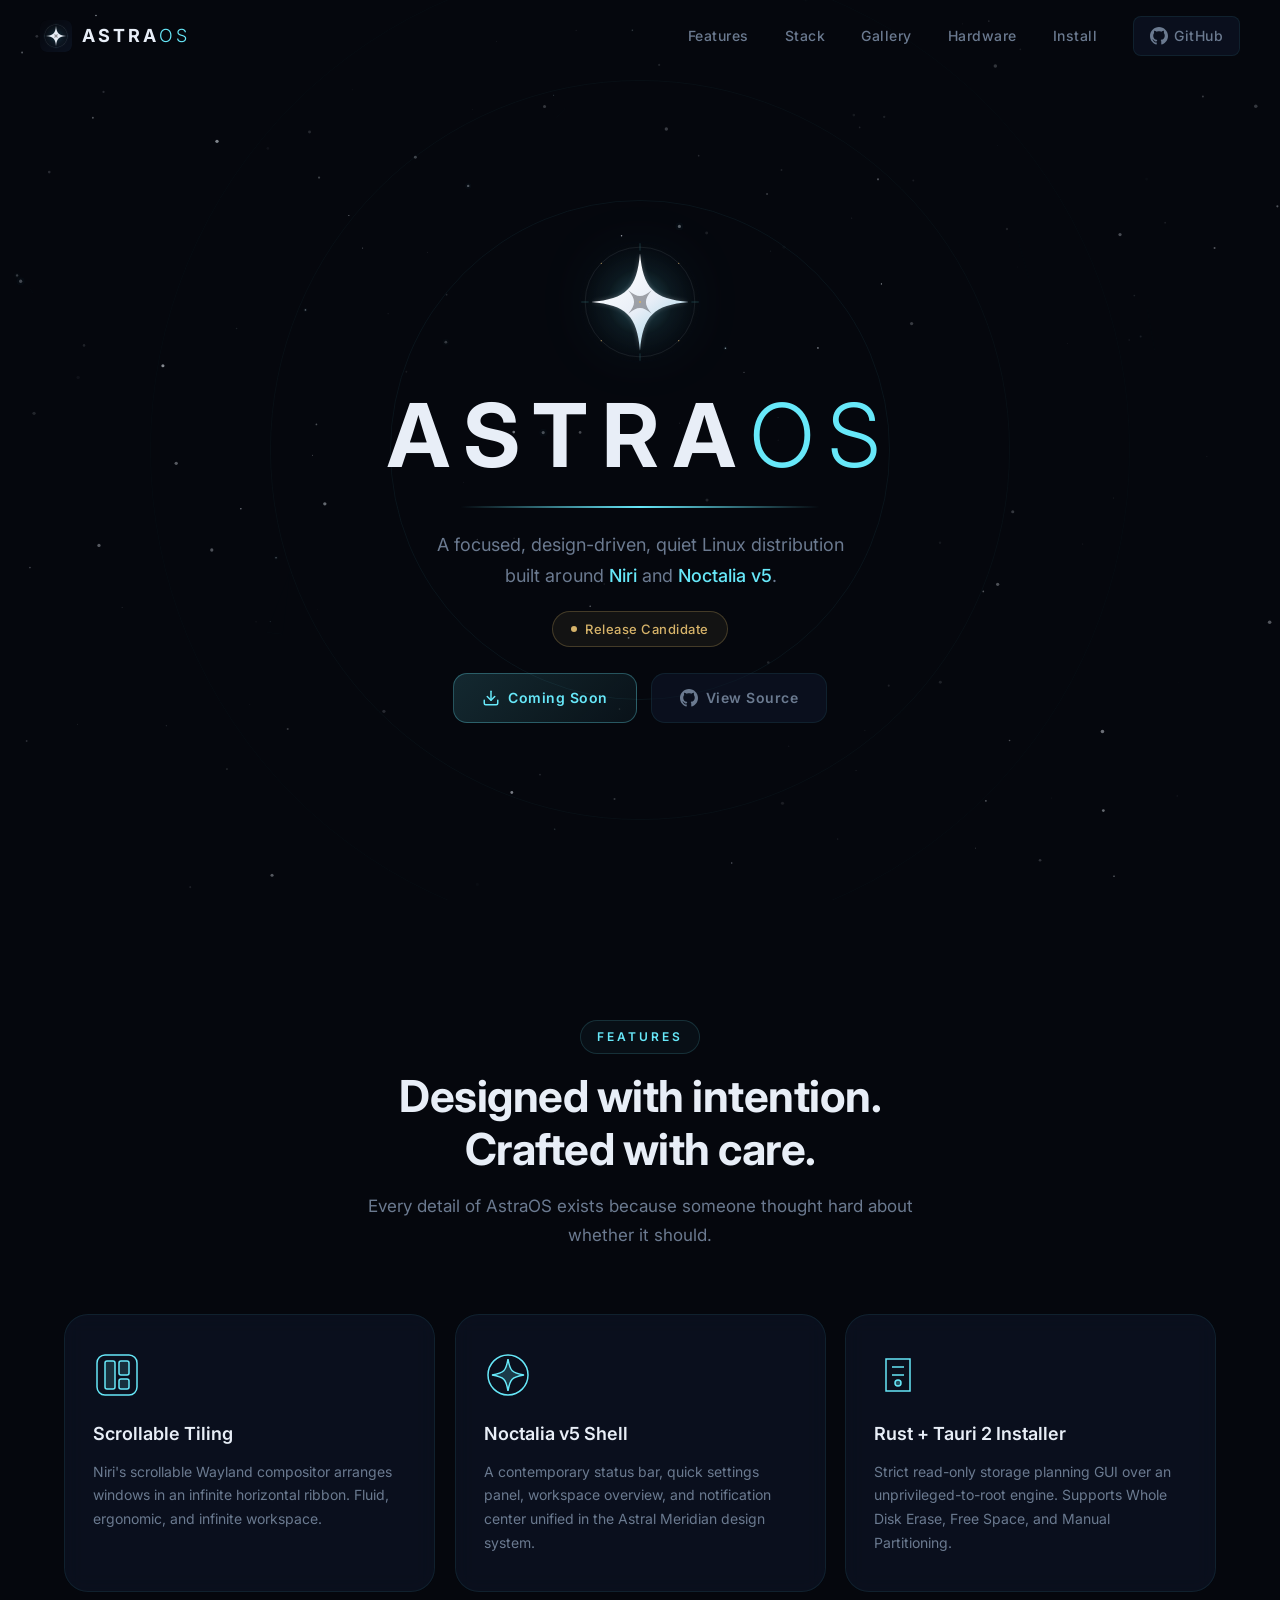
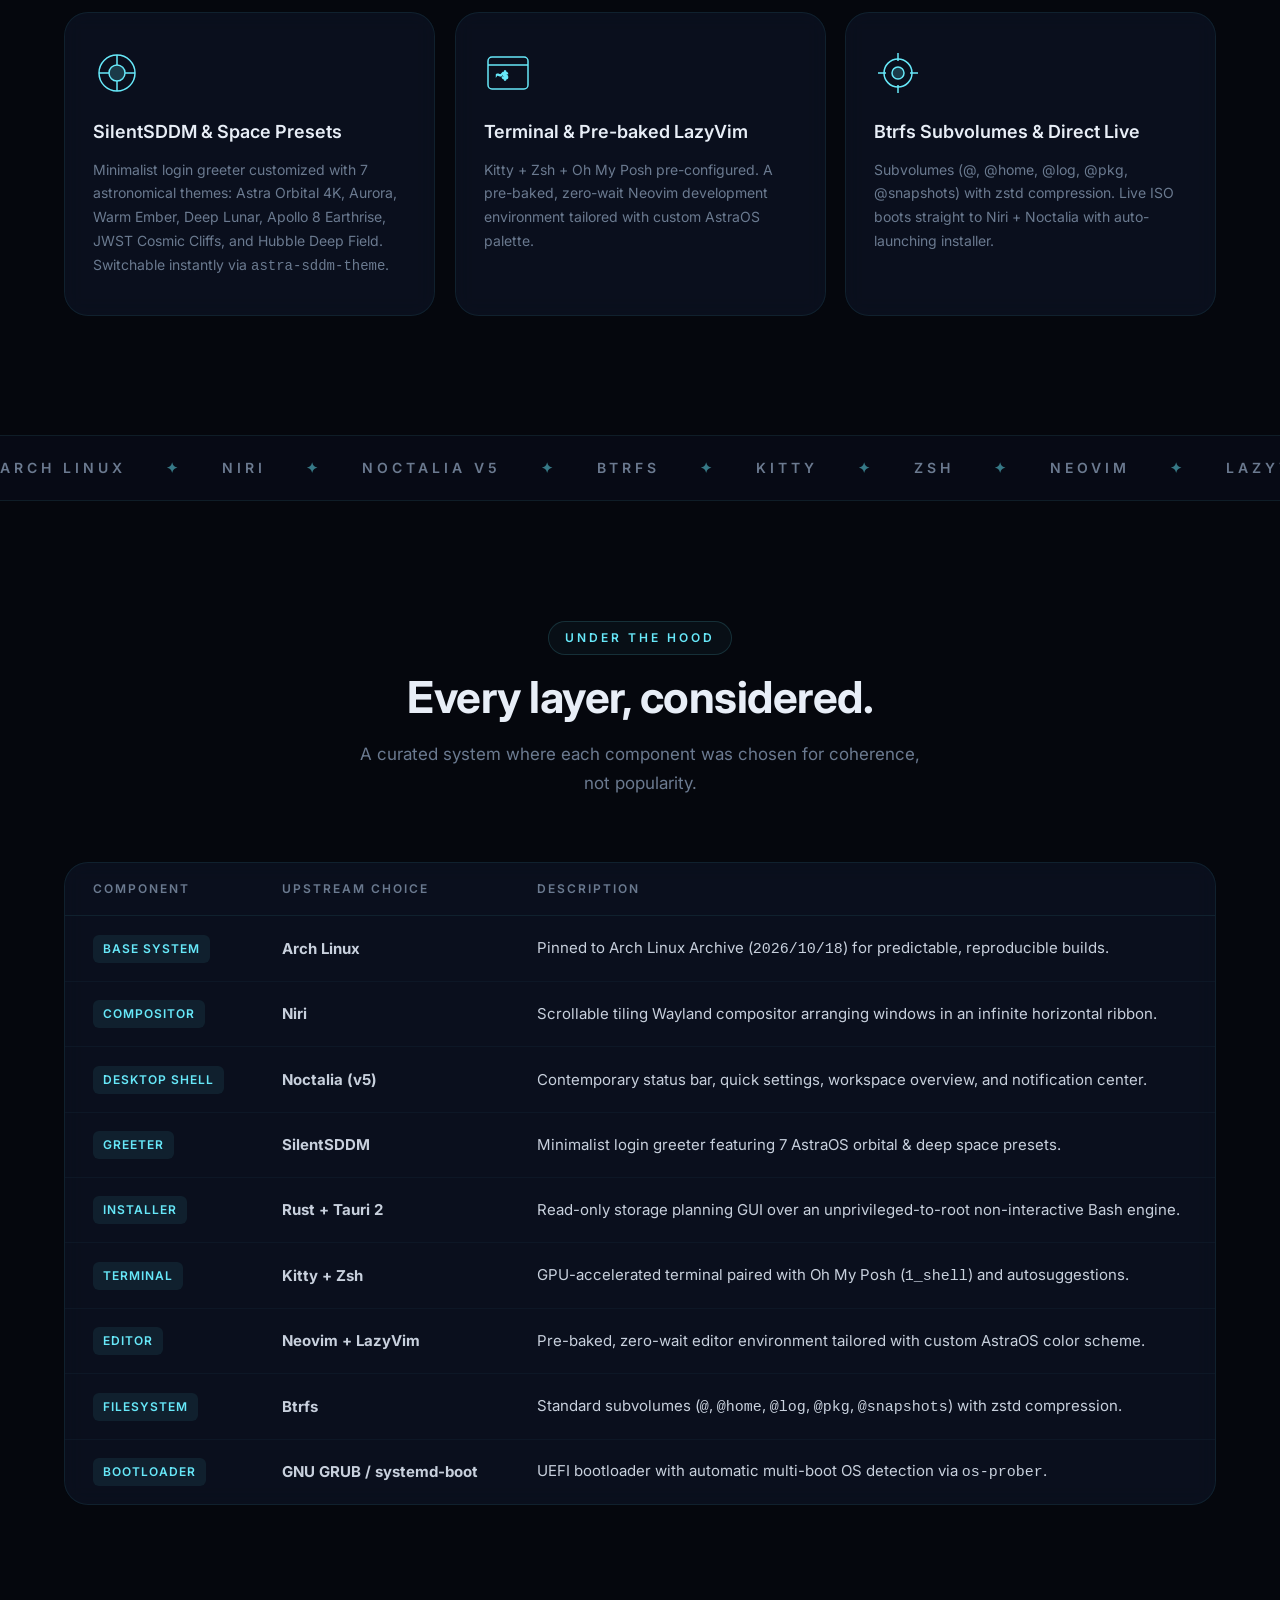
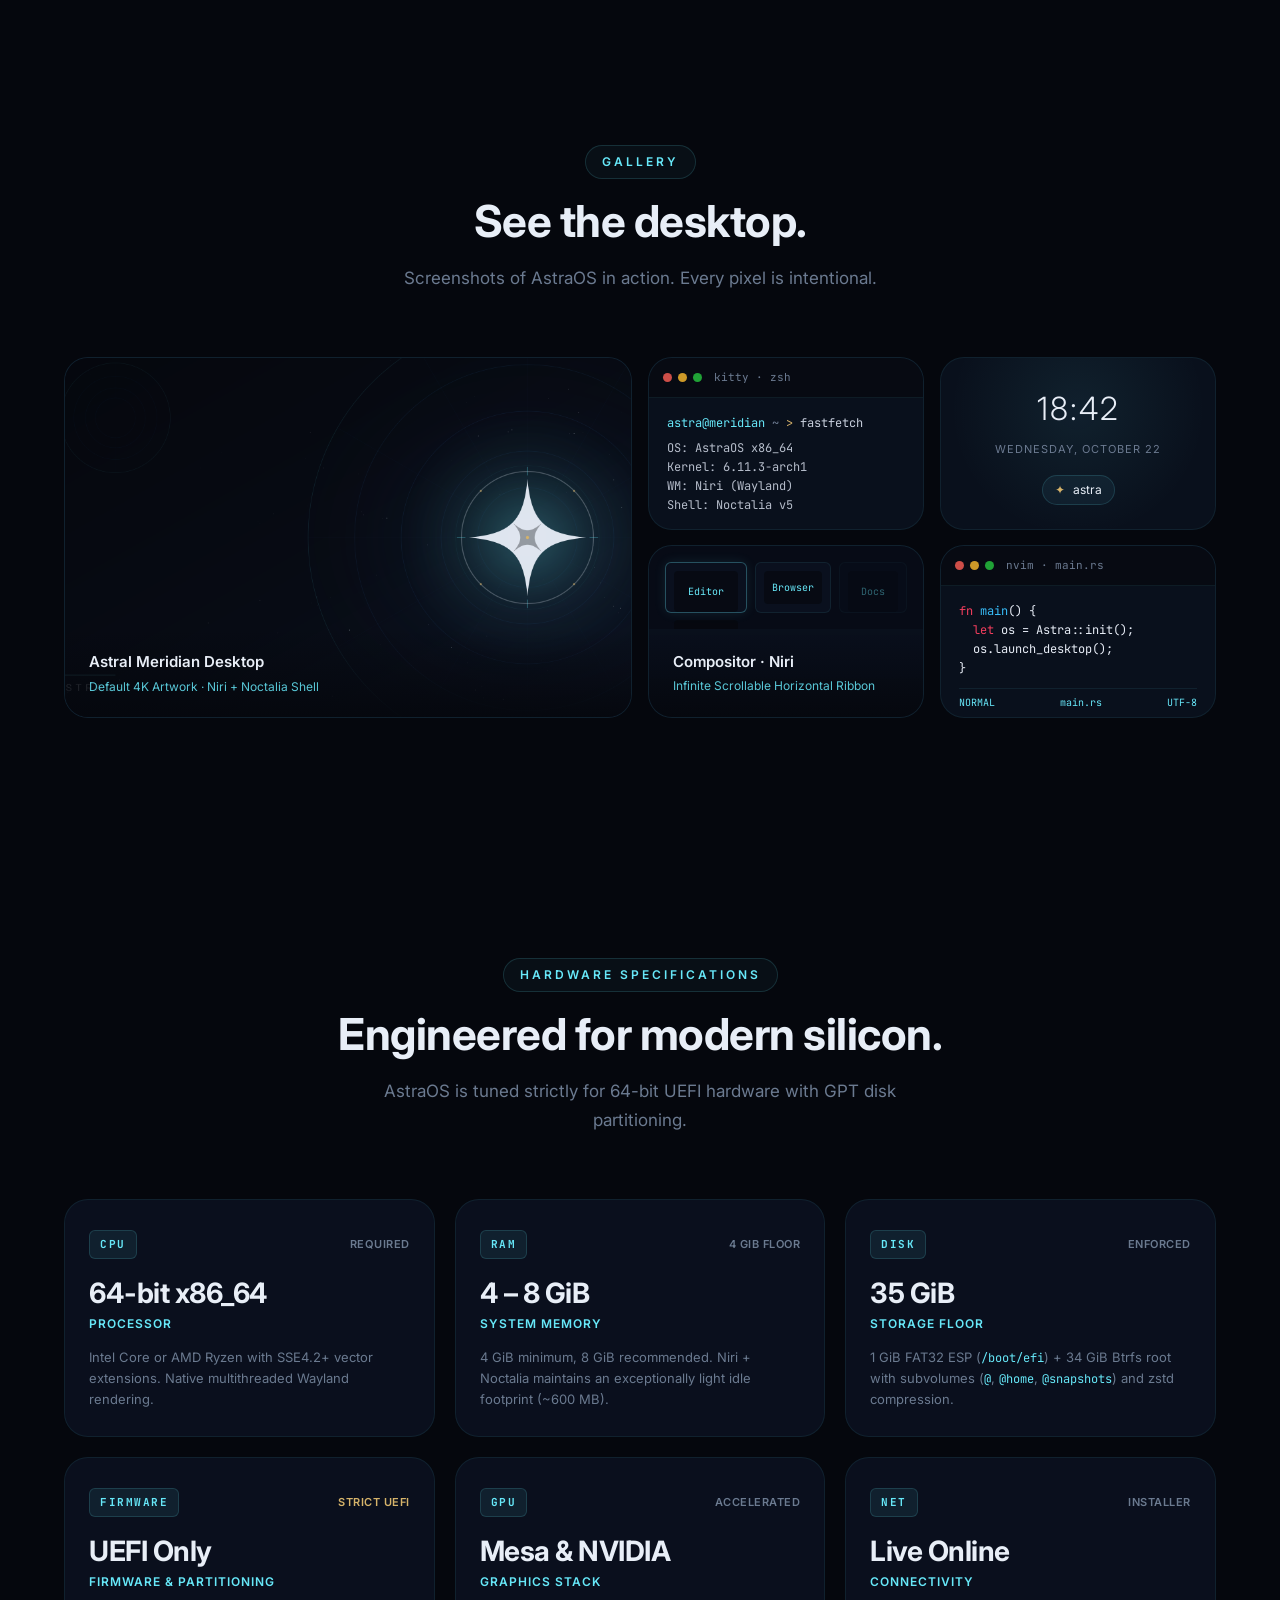
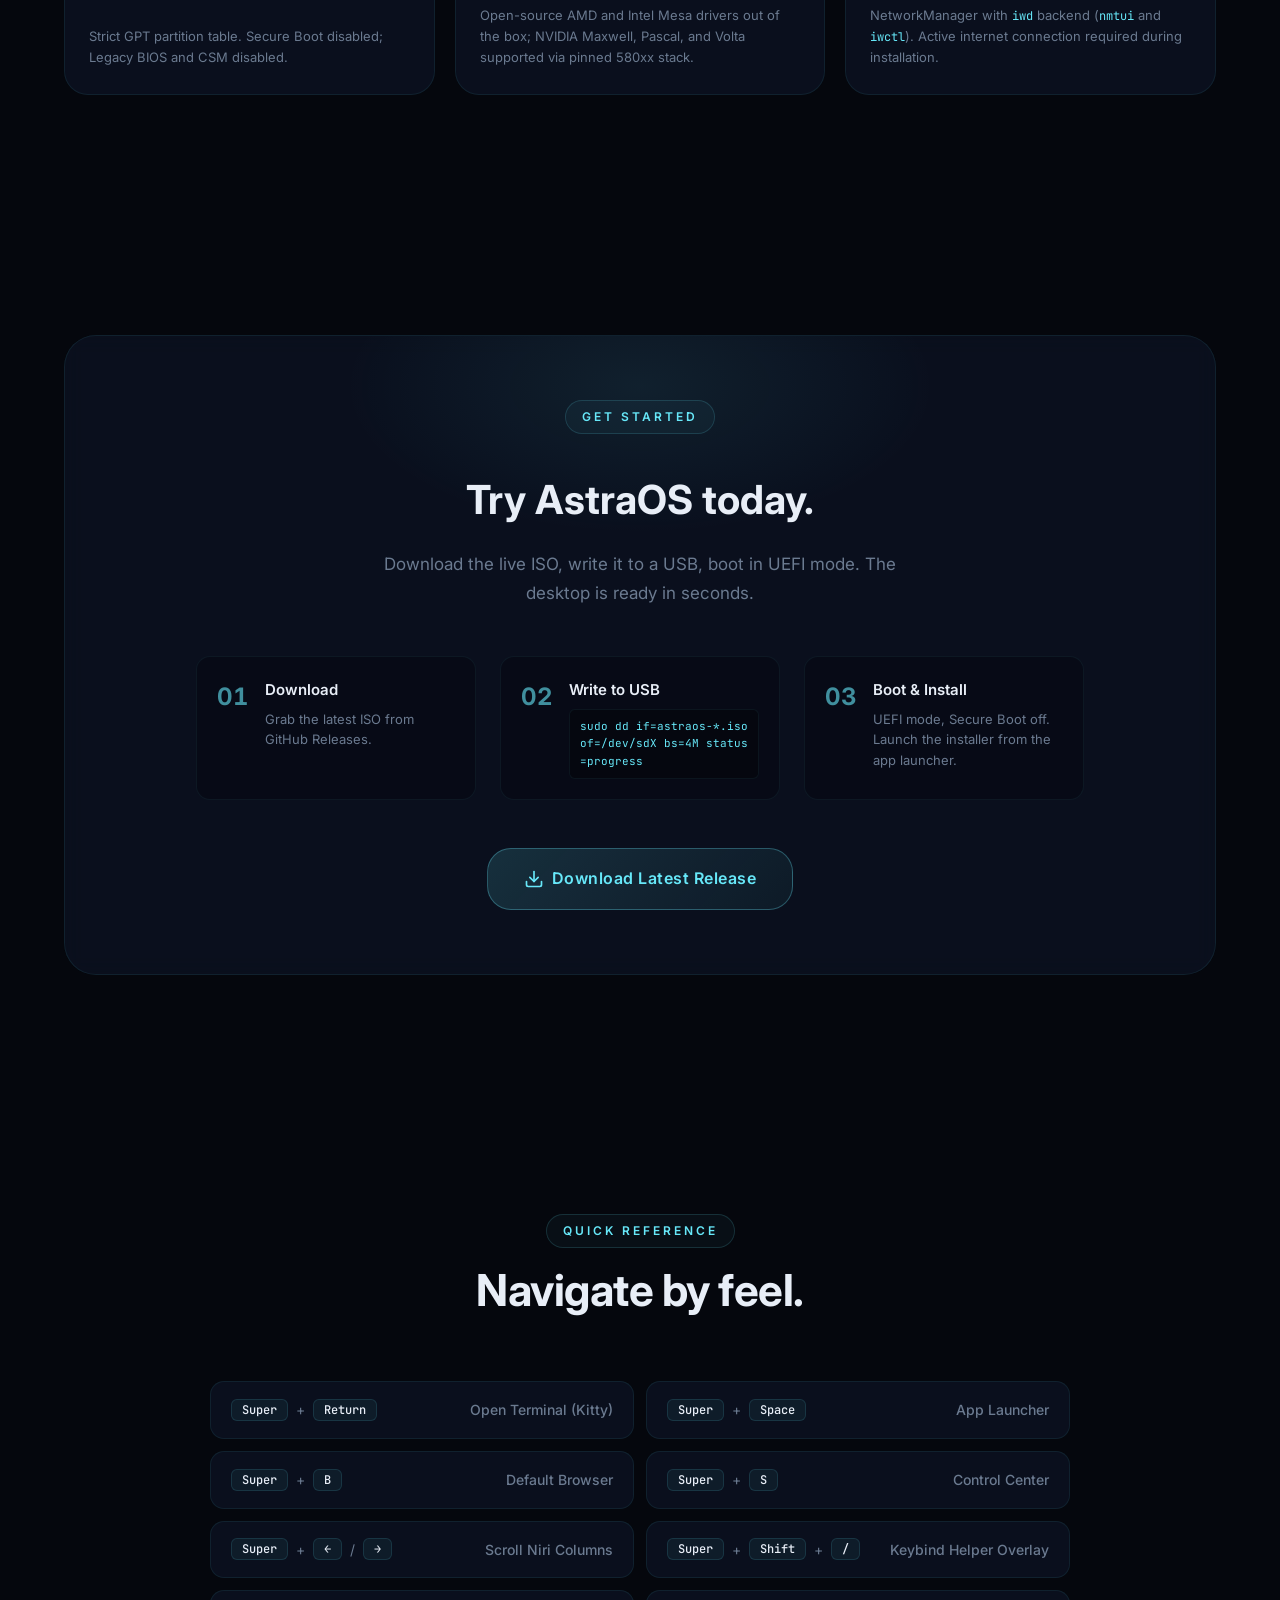
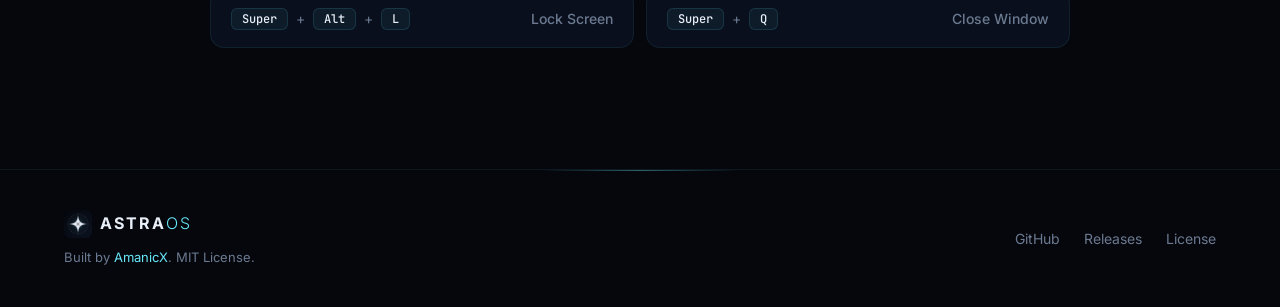
==== index.html @ 1c818525 "feat(website): add Astral Meridian responsive landing page and update README" ====
<!DOCTYPE html>
<html lang="en">
<head>
  <meta charset="UTF-8">
  <meta name="viewport" content="width=device-width, initial-scale=1.0">
  <title>AstraOS — A focused, design-driven Linux</title>
  <meta name="description" content="AstraOS is a curated Arch-based Linux distribution built around Niri and Noctalia v5. A coherent, quiet desktop without assembling it yourself.">
  <meta name="theme-color" content="#05070D">

  <!-- Open Graph -->
  <meta property="og:title" content="AstraOS — A focused, design-driven Linux">
  <meta property="og:description" content="A curated Arch-based distribution built around Niri and Noctalia v5.">
  <meta property="og:type" content="website">
  <meta property="og:image" content="packages/astra-branding/files/usr/share/icons/hicolor/512x512/apps/astraos-logo.png">

  <!-- Fonts -->
  <link rel="preconnect" href="https://fonts.googleapis.com">
  <link rel="preconnect" href="https://fonts.gstatic.com" crossorigin>
  <link href="https://fonts.googleapis.com/css2?family=Inter:wght@300;400;500;600;700&family=JetBrains+Mono:wght@400;500&display=swap" rel="stylesheet">

  <!-- Favicon -->
  <link rel="icon" type="image/png" sizes="64x64" href="packages/astra-branding/files/usr/share/icons/hicolor/64x64/apps/astraos-logo.png">
  <link rel="icon" type="image/png" sizes="256x256" href="packages/astra-branding/files/usr/share/icons/hicolor/256x256/apps/astraos-logo.png">

  <link rel="stylesheet" href="site-assets/style.css">
</head>
<body>
  <!-- ═══════════════════════════════════════════════ -->
  <!--  CURSOR GLOW                                    -->
  <!-- ═══════════════════════════════════════════════ -->
  <div class="cursor-glow" id="cursorGlow"></div>

  <!-- ═══════════════════════════════════════════════ -->
  <!--  STAR FIELD CANVAS                              -->
  <!-- ═══════════════════════════════════════════════ -->
  <canvas id="starfield"></canvas>

  <!-- ═══════════════════════════════════════════════ -->
  <!--  NAVIGATION                                     -->
  <!-- ═══════════════════════════════════════════════ -->
  <nav class="nav" id="nav">
    <div class="nav__inner">
      <a href="#" class="nav__logo" aria-label="AstraOS Home">
        <img src="packages/astra-branding/files/usr/share/icons/hicolor/64x64/apps/astraos-logo.png" alt="AstraOS" width="32" height="32">
        <span class="nav__wordmark">ASTRA<span class="nav__os">OS</span></span>
      </a>
      <div class="nav__links">
        <a href="#features" class="nav__link">Features</a>
        <a href="#stack" class="nav__link">Stack</a>
        <a href="#gallery" class="nav__link">Gallery</a>
        <a href="#requirements" class="nav__link">Hardware</a>
        <a href="#install" class="nav__link">Install</a>
        <a href="https://github.com/AmanicX/astra-os" class="nav__link nav__link--github" target="_blank" rel="noopener">
          <svg width="18" height="18" viewBox="0 0 24 24" fill="currentColor"><path d="M12 0c-6.626 0-12 5.373-12 12 0 5.302 3.438 9.8 8.207 11.387.599.111.793-.261.793-.577v-2.234c-3.338.726-4.033-1.416-4.033-1.416-.546-1.387-1.333-1.756-1.333-1.756-1.089-.745.083-.729.083-.729 1.205.084 1.839 1.237 1.839 1.237 1.07 1.834 2.807 1.304 3.492.997.107-.775.418-1.305.762-1.604-2.665-.305-5.467-1.334-5.467-5.931 0-1.311.469-2.381 1.236-3.221-.124-.303-.535-1.524.117-3.176 0 0 1.008-.322 3.301 1.23.957-.266 1.983-.399 3.003-.404 1.02.005 2.047.138 3.006.404 2.291-1.552 3.297-1.23 3.297-1.23.653 1.653.242 2.874.118 3.176.77.84 1.235 1.911 1.235 3.221 0 4.609-2.807 5.624-5.479 5.921.43.372.823 1.102.823 2.222v3.293c0 .319.192.694.801.576 4.765-1.589 8.199-6.086 8.199-11.386 0-6.627-5.373-12-12-12z"/></svg>
          GitHub
        </a>
      </div>
      <button class="nav__burger" id="navBurger" aria-label="Toggle menu">
        <span></span><span></span><span></span>
      </button>
    </div>
  </nav>

  <!-- Mobile menu -->
  <div class="mobile-menu" id="mobileMenu">
    <a href="#features" class="mobile-menu__link">Features</a>
    <a href="#stack" class="mobile-menu__link">Stack</a>
    <a href="#gallery" class="mobile-menu__link">Gallery</a>
    <a href="#requirements" class="mobile-menu__link">Hardware</a>
    <a href="#install" class="mobile-menu__link">Install</a>
    <a href="https://github.com/AmanicX/astra-os" class="mobile-menu__link" target="_blank" rel="noopener">GitHub</a>
  </div>

  <!-- ═══════════════════════════════════════════════ -->
  <!--  HERO                                           -->
  <!-- ═══════════════════════════════════════════════ -->
  <section class="hero" id="hero">
    <div class="hero__bg-rings">
      <div class="hero__ring hero__ring--1"></div>
      <div class="hero__ring hero__ring--2"></div>
      <div class="hero__ring hero__ring--3"></div>
    </div>

    <div class="hero__content">
      <!-- Animated star mark -->
      <div class="hero__mark" id="heroMark">
        <svg viewBox="0 0 1024 1024" width="140" height="140" class="hero__star-svg">
          <defs>
            <linearGradient id="hero-star-grad" x1="0.2" y1="0.1" x2="0.8" y2="0.9">
              <stop offset="0" stop-color="#FFFFFF"/>
              <stop offset="0.55" stop-color="#E8EEF7"/>
              <stop offset="1" stop-color="#A9D7E8"/>
            </linearGradient>
            <radialGradient id="hero-glow" cx="0.5" cy="0.5" r="0.5">
              <stop offset="0" stop-color="#67E8F9" stop-opacity="0.25"/>
              <stop offset="0.55" stop-color="#67E8F9" stop-opacity="0.05"/>
              <stop offset="1" stop-color="#67E8F9" stop-opacity="0"/>
            </radialGradient>
          </defs>
          <circle cx="512" cy="512" r="470" fill="url(#hero-glow)" class="hero__glow-circle"/>
          <circle cx="512" cy="512" r="432" fill="none" stroke="#E8EEF7" stroke-opacity="0.22" stroke-width="3" class="hero__orbit-ring"/>
          <circle cx="512" cy="512" r="470" fill="none" stroke="#67E8F9" stroke-opacity="0.08" stroke-width="1.5" class="hero__outer-ring"/>
          <g stroke="#67E8F9" stroke-opacity="0.50" stroke-width="3" stroke-linecap="round" class="hero__ticks">
            <line x1="512" y1="52" x2="512" y2="104"/>
            <line x1="512" y1="920" x2="512" y2="972"/>
            <line x1="52" y1="512" x2="104" y2="512"/>
            <line x1="920" y1="512" x2="972" y2="512"/>
          </g>
          <g fill="#D6B36A" fill-opacity="0.80" class="hero__corner-stars">
            <circle cx="817" cy="817" r="5"/>
            <circle cx="207" cy="817" r="5"/>
            <circle cx="207" cy="207" r="5"/>
            <circle cx="817" cy="207" r="5"/>
          </g>
          <path d="M512 128 C536 404 620 488 896 512 C620 536 536 620 512 896 C488 620 404 536 128 512 C404 488 488 404 512 128 Z" fill="url(#hero-star-grad)" class="hero__star-path"/>
          <g transform="translate(512 512) rotate(45) scale(0.34) translate(-512 -512)">
            <path d="M512 128 C536 404 620 488 896 512 C620 536 536 620 512 896 C488 620 404 536 128 512 C404 488 488 404 512 128 Z" fill="#05070D" fill-opacity="0.34"/>
          </g>
          <circle cx="512" cy="512" r="8" fill="#D6B36A" class="hero__center-dot"/>
        </svg>
      </div>

      <h1 class="hero__title" data-animate="split-text">
        <span class="hero__title-main">ASTRA<span class="hero__title-accent">OS</span></span>
      </h1>

      <div class="hero__line" data-animate="line-expand"></div>

      <p class="hero__subtitle" data-animate="fade-up" data-delay="200">
        A focused, design-driven, quiet Linux distribution<br>
        built around <strong>Niri</strong> and <strong>Noctalia v5</strong>.
      </p>

      <div class="hero__badge" data-animate="fade-up" data-delay="300">
        <span class="hero__badge-dot"></span>
        Release Candidate
      </div>

      <div class="hero__actions" data-animate="fade-up" data-delay="400">
        <a href="https://github.com/AmanicX/astra-os/releases" class="btn btn--primary" target="_blank" rel="noopener">
          <span class="btn__glow"></span>
          <svg width="18" height="18" viewBox="0 0 24 24" fill="none" stroke="currentColor" stroke-width="2" stroke-linecap="round" stroke-linejoin="round"><path d="M21 15v4a2 2 0 0 1-2 2H5a2 2 0 0 1-2-2v-4"/><polyline points="7 10 12 15 17 10"/><line x1="12" y1="15" x2="12" y2="3"/></svg>
          Coming Soon
        </a>
        <a href="https://github.com/AmanicX/astra-os" class="btn btn--ghost" target="_blank" rel="noopener">
          <svg width="18" height="18" viewBox="0 0 24 24" fill="currentColor"><path d="M12 0c-6.626 0-12 5.373-12 12 0 5.302 3.438 9.8 8.207 11.387.599.111.793-.261.793-.577v-2.234c-3.338.726-4.033-1.416-4.033-1.416-.546-1.387-1.333-1.756-1.333-1.756-1.089-.745.083-.729.083-.729 1.205.084 1.839 1.237 1.839 1.237 1.07 1.834 2.807 1.304 3.492.997.107-.775.418-1.305.762-1.604-2.665-.305-5.467-1.334-5.467-5.931 0-1.311.469-2.381 1.236-3.221-.124-.303-.535-1.524.117-3.176 0 0 1.008-.322 3.301 1.23.957-.266 1.983-.399 3.003-.404 1.02.005 2.047.138 3.006.404 2.291-1.552 3.297-1.23 3.297-1.23.653 1.653.242 2.874.118 3.176.77.84 1.235 1.911 1.235 3.221 0 4.609-2.807 5.624-5.479 5.921.43.372.823 1.102.823 2.222v3.293c0 .319.192.694.801.576 4.765-1.589 8.199-6.086 8.199-11.386 0-6.627-5.373-12-12-12z"/></svg>
          View Source
        </a>
      </div>
    </div>
  </section>

  <!-- ═══════════════════════════════════════════════ -->
  <!--  FEATURES                                       -->
  <!-- ═══════════════════════════════════════════════ -->
  <section class="section features" id="features">
    <div class="container">
      <div class="section__header" data-animate="fade-up">
        <span class="section__tag">Features</span>
        <h2 class="section__title">Designed with intention.<br>Crafted with care.</h2>
        <p class="section__desc">Every detail of AstraOS exists because someone thought hard about whether it should.</p>
      </div>

      <div class="features__grid">
        <!-- Feature 1 -->
        <div class="feature-card" data-animate="fade-up" data-delay="0">
          <div class="feature-card__icon">
            <svg viewBox="0 0 48 48" fill="none" stroke="#67E8F9" stroke-width="1.5">
              <rect x="4" y="4" width="40" height="40" rx="8"/>
              <rect x="12" y="10" width="10" height="28" rx="2" fill="#67E8F9" fill-opacity="0.15"/>
              <rect x="26" y="10" width="10" height="14" rx="2" fill="#67E8F9" fill-opacity="0.15"/>
              <rect x="26" y="28" width="10" height="10" rx="2" fill="#67E8F9" fill-opacity="0.15"/>
            </svg>
          </div>
          <h3 class="feature-card__title">Scrollable Tiling</h3>
          <p class="feature-card__desc">Niri's scrollable Wayland compositor arranges windows in an infinite horizontal ribbon. Fluid, ergonomic, and infinite workspace.</p>
        </div>

        <!-- Feature 2 -->
        <div class="feature-card" data-animate="fade-up" data-delay="100">
          <div class="feature-card__icon">
            <svg viewBox="0 0 48 48" fill="none" stroke="#67E8F9" stroke-width="1.5">
              <circle cx="24" cy="24" r="20"/>
              <path d="M24 8 C26 20 28 22 40 24 C28 26 26 28 24 40 C22 28 20 26 8 24 C20 22 22 20 24 8Z" fill="#67E8F9" fill-opacity="0.2" stroke="#67E8F9"/>
            </svg>
          </div>
          <h3 class="feature-card__title">Noctalia v5 Shell</h3>
          <p class="feature-card__desc">A contemporary status bar, quick settings panel, workspace overview, and notification center unified in the Astral Meridian design system.</p>
        </div>

        <!-- Feature 3 -->
        <div class="feature-card" data-animate="fade-up" data-delay="200">
          <div class="feature-card__icon">
            <svg viewBox="0 0 48 48" fill="none" stroke="#67E8F9" stroke-width="1.5">
              <path d="M12 8H36V40H12Z" rx="4"/>
              <path d="M18 16H30"/>
              <path d="M18 24H30"/>
              <circle cx="24" cy="32" r="3" fill="#67E8F9" fill-opacity="0.3"/>
            </svg>
          </div>
          <h3 class="feature-card__title">Rust + Tauri 2 Installer</h3>
          <p class="feature-card__desc">Strict read-only storage planning GUI over an unprivileged-to-root engine. Supports Whole Disk Erase, Free Space, and Manual Partitioning.</p>
        </div>

        <!-- Feature 4 -->
        <div class="feature-card" data-animate="fade-up" data-delay="300">
          <div class="feature-card__icon">
            <svg viewBox="0 0 48 48" fill="none" stroke="#67E8F9" stroke-width="1.5">
              <circle cx="24" cy="24" r="18"/>
              <circle cx="24" cy="24" r="8" fill="#67E8F9" fill-opacity="0.2"/>
              <path d="M6 24H16M32 24H42M24 6V16M24 32V42"/>
            </svg>
          </div>
          <h3 class="feature-card__title">SilentSDDM & Space Presets</h3>
          <p class="feature-card__desc">Minimalist login greeter customized with 7 astronomical themes: Astra Orbital 4K, Aurora, Warm Ember, Deep Lunar, Apollo 8 Earthrise, JWST Cosmic Cliffs, and Hubble Deep Field. Switchable instantly via <code>astra-sddm-theme</code>.</p>
        </div>

        <!-- Feature 5 -->
        <div class="feature-card" data-animate="fade-up" data-delay="400">
          <div class="feature-card__icon">
            <svg viewBox="0 0 48 48" fill="none" stroke="#67E8F9" stroke-width="1.5">
              <rect x="4" y="8" width="40" height="32" rx="4"/>
              <line x1="4" y1="16" x2="44" y2="16"/>
              <text x="12" y="30" font-size="10" fill="#67E8F9" font-family="monospace">~$</text>
            </svg>
          </div>
          <h3 class="feature-card__title">Terminal & Pre-baked LazyVim</h3>
          <p class="feature-card__desc">Kitty + Zsh + Oh My Posh pre-configured. A pre-baked, zero-wait Neovim development environment tailored with custom AstraOS palette.</p>
        </div>

        <!-- Feature 6 -->
        <div class="feature-card" data-animate="fade-up" data-delay="500">
          <div class="feature-card__icon">
            <svg viewBox="0 0 48 48" fill="none" stroke="#67E8F9" stroke-width="1.5">
              <path d="M24 4V12M24 36V44M4 24H12M36 24H44"/>
              <circle cx="24" cy="24" r="14"/>
              <circle cx="24" cy="24" r="6" fill="#67E8F9" fill-opacity="0.2"/>
            </svg>
          </div>
          <h3 class="feature-card__title">Btrfs Subvolumes & Direct Live</h3>
          <p class="feature-card__desc">Subvolumes (@, @home, @log, @pkg, @snapshots) with zstd compression. Live ISO boots straight to Niri + Noctalia with auto-launching installer.</p>
        </div>
      </div>
    </div>
  </section>

  <!-- ═══════════════════════════════════════════════ -->
  <!--  MARQUEE STRIP                                  -->
  <!-- ═══════════════════════════════════════════════ -->
  <div class="marquee-strip">
    <div class="marquee-strip__track">
      <span>ARCH LINUX</span>
      <span class="marquee-strip__dot">✦</span>
      <span>NIRI</span>
      <span class="marquee-strip__dot">✦</span>
      <span>NOCTALIA V5</span>
      <span class="marquee-strip__dot">✦</span>
      <span>BTRFS</span>
      <span class="marquee-strip__dot">✦</span>
      <span>KITTY</span>
      <span class="marquee-strip__dot">✦</span>
      <span>ZSH</span>
      <span class="marquee-strip__dot">✦</span>
      <span>NEOVIM</span>
      <span class="marquee-strip__dot">✦</span>
      <span>LAZYVIM</span>
      <span class="marquee-strip__dot">✦</span>
      <span>GRUB</span>
      <span class="marquee-strip__dot">✦</span>
      <span>SDDM</span>
      <span class="marquee-strip__dot">✦</span>
      <!-- Duplicated for seamless loop -->
      <span>ARCH LINUX</span>
      <span class="marquee-strip__dot">✦</span>
      <span>NIRI</span>
      <span class="marquee-strip__dot">✦</span>
      <span>NOCTALIA V5</span>
      <span class="marquee-strip__dot">✦</span>
      <span>BTRFS</span>
      <span class="marquee-strip__dot">✦</span>
      <span>KITTY</span>
      <span class="marquee-strip__dot">✦</span>
      <span>ZSH</span>
      <span class="marquee-strip__dot">✦</span>
      <span>NEOVIM</span>
      <span class="marquee-strip__dot">✦</span>
      <span>LAZYVIM</span>
      <span class="marquee-strip__dot">✦</span>
      <span>GRUB</span>
      <span class="marquee-strip__dot">✦</span>
      <span>SDDM</span>
      <span class="marquee-strip__dot">✦</span>
    </div>
  </div>

  <!-- ═══════════════════════════════════════════════ -->
  <!--  TECH STACK                                     -->
  <!-- ═══════════════════════════════════════════════ -->
  <section class="section stack" id="stack">
    <div class="container">
      <div class="section__header" data-animate="fade-up">
        <span class="section__tag">Under the Hood</span>
        <h2 class="section__title">Every layer, considered.</h2>
        <p class="section__desc">A curated system where each component was chosen for coherence, not popularity.</p>
      </div>

      <div class="stack__table-wrap" data-animate="fade-up" data-delay="100">
        <table class="stack__table">
          <thead>
            <tr>
              <th>Component</th>
              <th>Upstream Choice</th>
              <th>Description</th>
            </tr>
          </thead>
          <tbody>
            <tr class="stack__row" data-animate="fade-up" data-delay="100">
              <td><span class="stack__label">Base System</span></td>
              <td><strong>Arch Linux</strong></td>
              <td>Pinned to Arch Linux Archive (<code>2026/10/18</code>) for predictable, reproducible builds.</td>
            </tr>
            <tr class="stack__row" data-animate="fade-up" data-delay="140">
              <td><span class="stack__label">Compositor</span></td>
              <td><strong>Niri</strong></td>
              <td>Scrollable tiling Wayland compositor arranging windows in an infinite horizontal ribbon.</td>
            </tr>
            <tr class="stack__row" data-animate="fade-up" data-delay="180">
              <td><span class="stack__label">Desktop Shell</span></td>
              <td><strong>Noctalia (v5)</strong></td>
              <td>Contemporary status bar, quick settings, workspace overview, and notification center.</td>
            </tr>
            <tr class="stack__row" data-animate="fade-up" data-delay="220">
              <td><span class="stack__label">Greeter</span></td>
              <td><strong>SilentSDDM</strong></td>
              <td>Minimalist login greeter featuring 7 AstraOS orbital & deep space presets.</td>
            </tr>
            <tr class="stack__row" data-animate="fade-up" data-delay="260">
              <td><span class="stack__label">Installer</span></td>
              <td><strong>Rust + Tauri 2</strong></td>
              <td>Read-only storage planning GUI over an unprivileged-to-root non-interactive Bash engine.</td>
            </tr>
            <tr class="stack__row" data-animate="fade-up" data-delay="300">
              <td><span class="stack__label">Terminal</span></td>
              <td><strong>Kitty + Zsh</strong></td>
              <td>GPU-accelerated terminal paired with Oh My Posh (<code>1_shell</code>) and autosuggestions.</td>
            </tr>
            <tr class="stack__row" data-animate="fade-up" data-delay="340">
              <td><span class="stack__label">Editor</span></td>
              <td><strong>Neovim + LazyVim</strong></td>
              <td>Pre-baked, zero-wait editor environment tailored with custom AstraOS color scheme.</td>
            </tr>
            <tr class="stack__row" data-animate="fade-up" data-delay="380">
              <td><span class="stack__label">Filesystem</span></td>
              <td><strong>Btrfs</strong></td>
              <td>Standard subvolumes (<code>@</code>, <code>@home</code>, <code>@log</code>, <code>@pkg</code>, <code>@snapshots</code>) with zstd compression.</td>
            </tr>
            <tr class="stack__row" data-animate="fade-up" data-delay="420">
              <td><span class="stack__label">Bootloader</span></td>
              <td><strong>GNU GRUB / systemd-boot</strong></td>
              <td>UEFI bootloader with automatic multi-boot OS detection via <code>os-prober</code>.</td>
            </tr>
          </tbody>
        </table>
      </div>
    </div>
  </section>

  <!-- ═══════════════════════════════════════════════ -->
  <!--  GALLERY / SCREENSHOTS                          -->
  <!-- ═══════════════════════════════════════════════ -->
  <section class="section gallery" id="gallery">
    <div class="container">
      <div class="section__header" data-animate="fade-up">
        <span class="section__tag">Gallery</span>
        <h2 class="section__title">See the desktop.</h2>
        <p class="section__desc">Screenshots of AstraOS in action. Every pixel is intentional.</p>
      </div>

      <div class="gallery__grid">
        <div class="gallery__item gallery__item--wide" data-animate="fade-up" data-delay="0">
          <div class="gallery__preview">
            <img src="site-assets/wallpaper.png" alt="AstraOS Astral Meridian Wallpaper" class="gallery__img" loading="lazy">
            <div class="gallery__caption">
              <span class="gallery__caption-title">Astral Meridian Desktop</span>
              <span class="gallery__caption-sub">Default 4K Artwork &middot; Niri + Noctalia Shell</span>
            </div>
          </div>
        </div>
        <div class="gallery__item gallery__item--mockup" data-animate="fade-up" data-delay="100">
          <div class="mockup-window">
            <div class="mockup-window__bar">
              <span class="mockup-dot mockup-dot--red"></span>
              <span class="mockup-dot mockup-dot--yellow"></span>
              <span class="mockup-dot mockup-dot--green"></span>
              <span class="mockup-window__title">kitty &middot; zsh</span>
            </div>
            <div class="mockup-window__body">
              <div class="mockup-prompt"><span class="text-cyan">astra@meridian</span> <span class="text-dim">~</span> <span class="text-gold">&gt;</span> fastfetch</div>
              <div class="mockup-out">OS: AstraOS x86_64</div>
              <div class="mockup-out">Kernel: 6.11.3-arch1</div>
              <div class="mockup-out">WM: Niri (Wayland)</div>
              <div class="mockup-out text-cyan">Shell: Noctalia v5</div>
            </div>
            <div class="gallery__caption">
              <span class="gallery__caption-title">Terminal &middot; Kitty</span>
              <span class="gallery__caption-sub">Oh My Posh + Autosuggestions</span>
            </div>
          </div>
        </div>
        <div class="gallery__item gallery__item--mockup" data-animate="fade-up" data-delay="200">
          <div class="mockup-window mockup-window--sddm">
            <div class="mockup-sddm">
              <div class="mockup-sddm__time">18:42</div>
              <div class="mockup-sddm__date">Wednesday, October 22</div>
              <div class="mockup-sddm__user">
                <div class="mockup-sddm__avatar">✦</div>
                <span>astra</span>
              </div>
            </div>
            <div class="gallery__caption">
              <span class="gallery__caption-title">Greeter &middot; SilentSDDM</span>
              <span class="gallery__caption-sub">7 Space & Deep Field Presets</span>
            </div>
          </div>
        </div>
        <div class="gallery__item gallery__item--mockup" data-animate="fade-up" data-delay="300">
          <div class="mockup-window mockup-window--niri">
            <div class="mockup-niri">
              <div class="mockup-niri__col mockup-niri__col--active">
                <div class="mockup-niri__win">Editor</div>
                <div class="mockup-niri__win">Terminal</div>
              </div>
              <div class="mockup-niri__col">
                <div class="mockup-niri__win mockup-niri__win--tall">Browser</div>
              </div>
              <div class="mockup-niri__col mockup-niri__col--faded">
                <div class="mockup-niri__win">Docs</div>
              </div>
            </div>
            <div class="gallery__caption">
              <span class="gallery__caption-title">Compositor &middot; Niri</span>
              <span class="gallery__caption-sub">Infinite Scrollable Horizontal Ribbon</span>
            </div>
          </div>
        </div>
        <div class="gallery__item gallery__item--mockup" data-animate="fade-up" data-delay="400">
          <div class="mockup-window mockup-window--nvim">
            <div class="mockup-window__bar">
              <span class="mockup-dot mockup-dot--red"></span>
              <span class="mockup-dot mockup-dot--yellow"></span>
              <span class="mockup-dot mockup-dot--green"></span>
              <span class="mockup-window__title">nvim &middot; main.rs</span>
            </div>
            <div class="mockup-window__body">
              <div class="mockup-line"><span class="kw">fn</span> <span class="fn">main</span>() {</div>
              <div class="mockup-line pl-3"><span class="kw">let</span> os = Astra::init();</div>
              <div class="mockup-line pl-3">os.launch_desktop();</div>
              <div class="mockup-line">}</div>
              <div class="mockup-nvim-status"><span>NORMAL</span> <span>main.rs</span> <span>UTF-8</span></div>
            </div>
            <div class="gallery__caption">
              <span class="gallery__caption-title">Editor &middot; LazyVim</span>
              <span class="gallery__caption-sub">Pre-baked &middot; Zero-wait Startup</span>
            </div>
          </div>
        </div>
      </div>
    </div>
  </section>

  <!-- ═══════════════════════════════════════════════ -->
  <!--  SYSTEM REQUIREMENTS & HARDWARE ARCHITECTURE    -->
  <!-- ═══════════════════════════════════════════════ -->
  <section class="section requirements" id="requirements">
    <div class="container">
      <div class="section__header" data-animate="fade-up">
        <span class="section__tag">Hardware Specifications</span>
        <h2 class="section__title">Engineered for modern silicon.</h2>
        <p class="section__desc">AstraOS is tuned strictly for 64-bit UEFI hardware with GPT disk partitioning.</p>
      </div>

      <div class="reqs__grid" data-animate="fade-up" data-delay="100">
        <!-- 1. CPU -->
        <div class="req-card">
          <div class="req-card__header">
            <span class="req-card__code">CPU</span>
            <div class="req-card__status">Required</div>
          </div>
          <h3 class="req-card__val">64-bit x86_64</h3>
          <p class="req-card__title">Processor</p>
          <p class="req-card__desc">Intel Core or AMD Ryzen with SSE4.2+ vector extensions. Native multithreaded Wayland rendering.</p>
        </div>

        <!-- 2. RAM -->
        <div class="req-card">
          <div class="req-card__header">
            <span class="req-card__code">RAM</span>
            <div class="req-card__status">4 GiB Floor</div>
          </div>
          <h3 class="req-card__val">4 &ndash; 8 GiB</h3>
          <p class="req-card__title">System Memory</p>
          <p class="req-card__desc">4 GiB minimum, 8 GiB recommended. Niri + Noctalia maintains an exceptionally light idle footprint (~600 MB).</p>
        </div>

        <!-- 3. STORAGE -->
        <div class="req-card">
          <div class="req-card__header">
            <span class="req-card__code">DISK</span>
            <div class="req-card__status">Enforced</div>
          </div>
          <h3 class="req-card__val">35 GiB</h3>
          <p class="req-card__title">Storage Floor</p>
          <p class="req-card__desc">1 GiB FAT32 ESP (<code>/boot/efi</code>) + 34 GiB Btrfs root with subvolumes (<code>@</code>, <code>@home</code>, <code>@snapshots</code>) and zstd compression.</p>
        </div>

        <!-- 4. FIRMWARE -->
        <div class="req-card">
          <div class="req-card__header">
            <span class="req-card__code">FIRMWARE</span>
            <div class="req-card__status req-card__status--accent">Strict UEFI</div>
          </div>
          <h3 class="req-card__val">UEFI Only</h3>
          <p class="req-card__title">Firmware &amp; Partitioning</p>
          <p class="req-card__desc">Strict GPT partition table. Secure Boot disabled; Legacy BIOS and CSM disabled.</p>
        </div>

        <!-- 5. GRAPHICS -->
        <div class="req-card">
          <div class="req-card__header">
            <span class="req-card__code">GPU</span>
            <div class="req-card__status">Accelerated</div>
          </div>
          <h3 class="req-card__val">Mesa &amp; NVIDIA</h3>
          <p class="req-card__title">Graphics Stack</p>
          <p class="req-card__desc">Open-source AMD and Intel Mesa drivers out of the box; NVIDIA Maxwell, Pascal, and Volta supported via pinned 580xx stack.</p>
        </div>

        <!-- 6. NETWORK -->
        <div class="req-card">
          <div class="req-card__header">
            <span class="req-card__code">NET</span>
            <div class="req-card__status">Installer</div>
          </div>
          <h3 class="req-card__val">Live Online</h3>
          <p class="req-card__title">Connectivity</p>
          <p class="req-card__desc">NetworkManager with <code>iwd</code> backend (<code>nmtui</code> and <code>iwctl</code>). Active internet connection required during installation.</p>
        </div>
      </div>
    </div>
  </section>

  <!-- ═══════════════════════════════════════════════ -->
  <!--  INSTALL / CTA                                  -->
  <!-- ═══════════════════════════════════════════════ -->
  <section class="section install" id="install">
    <div class="container">
      <div class="install__card" data-animate="fade-up">
        <div class="install__glow"></div>
        <div class="install__content">
          <span class="section__tag">Get Started</span>
          <h2 class="install__title">Try AstraOS today.</h2>
          <p class="install__desc">Download the live ISO, write it to a USB, boot in UEFI mode. The desktop is ready in seconds.</p>

          <div class="install__steps">
            <div class="install__step">
              <span class="install__step-num">01</span>
              <div>
                <h4>Download</h4>
                <p>Grab the latest ISO from GitHub Releases.</p>
              </div>
            </div>
            <div class="install__step">
              <span class="install__step-num">02</span>
              <div>
                <h4>Write to USB</h4>
                <code>sudo dd if=astraos-*.iso of=/dev/sdX bs=4M status=progress</code>
              </div>
            </div>
            <div class="install__step">
              <span class="install__step-num">03</span>
              <div>
                <h4>Boot & Install</h4>
                <p>UEFI mode, Secure Boot off. Launch the installer from the app launcher.</p>
              </div>
            </div>
          </div>

          <div class="install__actions">
            <a href="https://github.com/AmanicX/astra-os/releases" class="btn btn--primary btn--lg" target="_blank" rel="noopener">
              <span class="btn__glow"></span>
              <svg width="20" height="20" viewBox="0 0 24 24" fill="none" stroke="currentColor" stroke-width="2" stroke-linecap="round" stroke-linejoin="round"><path d="M21 15v4a2 2 0 0 1-2 2H5a2 2 0 0 1-2-2v-4"/><polyline points="7 10 12 15 17 10"/><line x1="12" y1="15" x2="12" y2="3"/></svg>
              Download Latest Release
            </a>
          </div>
        </div>
      </div>
    </div>
  </section>

  <!-- ═══════════════════════════════════════════════ -->
  <!--  KEYBINDS PREVIEW                               -->
  <!-- ═══════════════════════════════════════════════ -->
  <section class="section keybinds" id="keybinds">
    <div class="container">
      <div class="section__header" data-animate="fade-up">
        <span class="section__tag">Quick Reference</span>
        <h2 class="section__title">Navigate by feel.</h2>
      </div>

      <div class="keybinds__grid" data-animate="fade-up" data-delay="100">
        <div class="keybind">
          <kbd>Super</kbd> + <kbd>Return</kbd>
          <span>Open Terminal (Kitty)</span>
        </div>
        <div class="keybind">
          <kbd>Super</kbd> + <kbd>Space</kbd>
          <span>App Launcher</span>
        </div>
        <div class="keybind">
          <kbd>Super</kbd> + <kbd>B</kbd>
          <span>Default Browser</span>
        </div>
        <div class="keybind">
          <kbd>Super</kbd> + <kbd>S</kbd>
          <span>Control Center</span>
        </div>
        <div class="keybind">
          <kbd>Super</kbd> + <kbd>&larr;</kbd> / <kbd>&rarr;</kbd>
          <span>Scroll Niri Columns</span>
        </div>
        <div class="keybind">
          <kbd>Super</kbd> + <kbd>Shift</kbd> + <kbd>/</kbd>
          <span>Keybind Helper Overlay</span>
        </div>
        <div class="keybind">
          <kbd>Super</kbd> + <kbd>Alt</kbd> + <kbd>L</kbd>
          <span>Lock Screen</span>
        </div>
        <div class="keybind">
          <kbd>Super</kbd> + <kbd>Q</kbd>
          <span>Close Window</span>
        </div>
      </div>
    </div>
  </section>

  <!-- ═══════════════════════════════════════════════ -->
  <!--  FOOTER                                         -->
  <!-- ═══════════════════════════════════════════════ -->
  <footer class="footer">
    <div class="footer__meridian"></div>
    <div class="container footer__inner">
      <div class="footer__left">
        <div class="footer__logo">
          <img src="packages/astra-branding/files/usr/share/icons/hicolor/64x64/apps/astraos-logo.png" alt="AstraOS" width="28" height="28">
          <span>ASTRA<span class="footer__os">OS</span></span>
        </div>
        <p class="footer__copy">Built by <a href="https://github.com/AmanicX" target="_blank" rel="noopener">AmanicX</a>. MIT License.</p>
      </div>
      <div class="footer__links">
        <a href="https://github.com/AmanicX/astra-os" target="_blank" rel="noopener">GitHub</a>
        <a href="https://github.com/AmanicX/astra-os/releases" target="_blank" rel="noopener">Releases</a>
        <a href="https://github.com/AmanicX/astra-os/blob/main/LICENSE" target="_blank" rel="noopener">License</a>
      </div>
    </div>
  </footer>

  <script src="site-assets/script.js"></script>
</body>
</html>
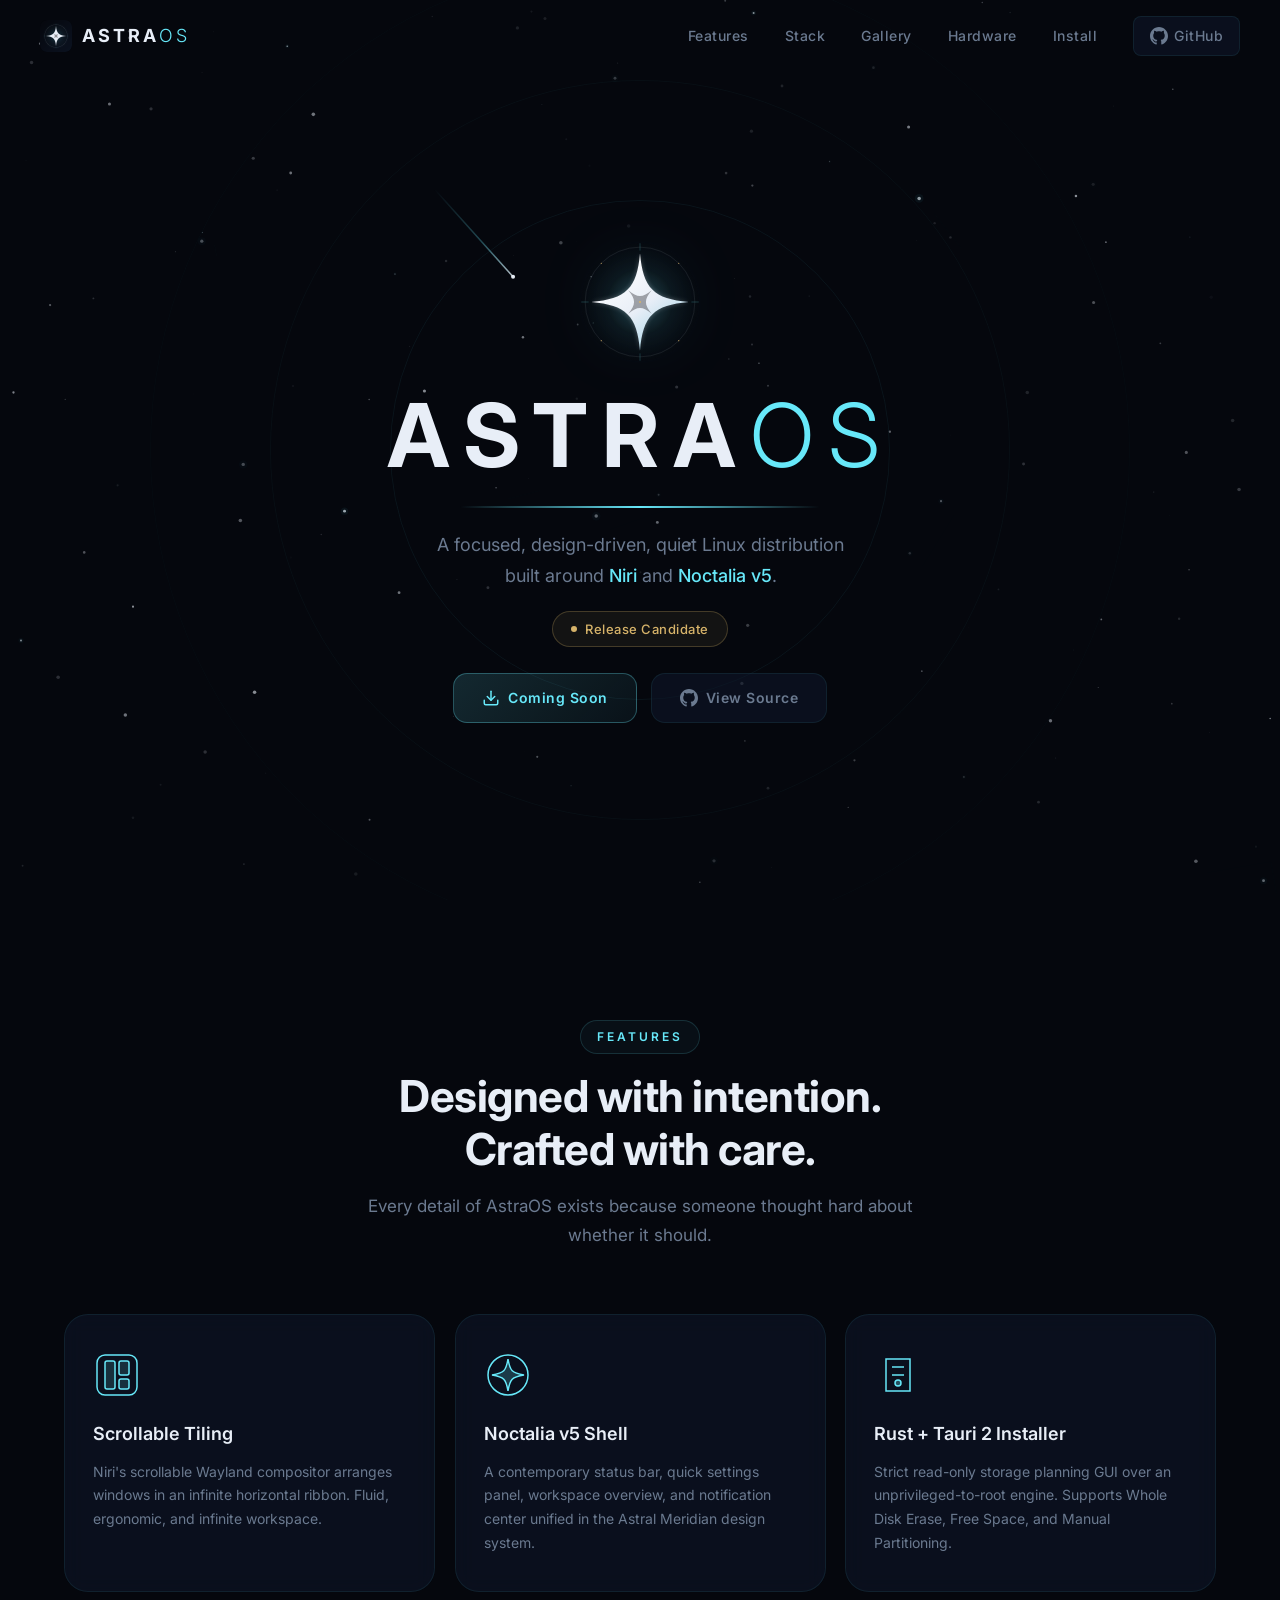
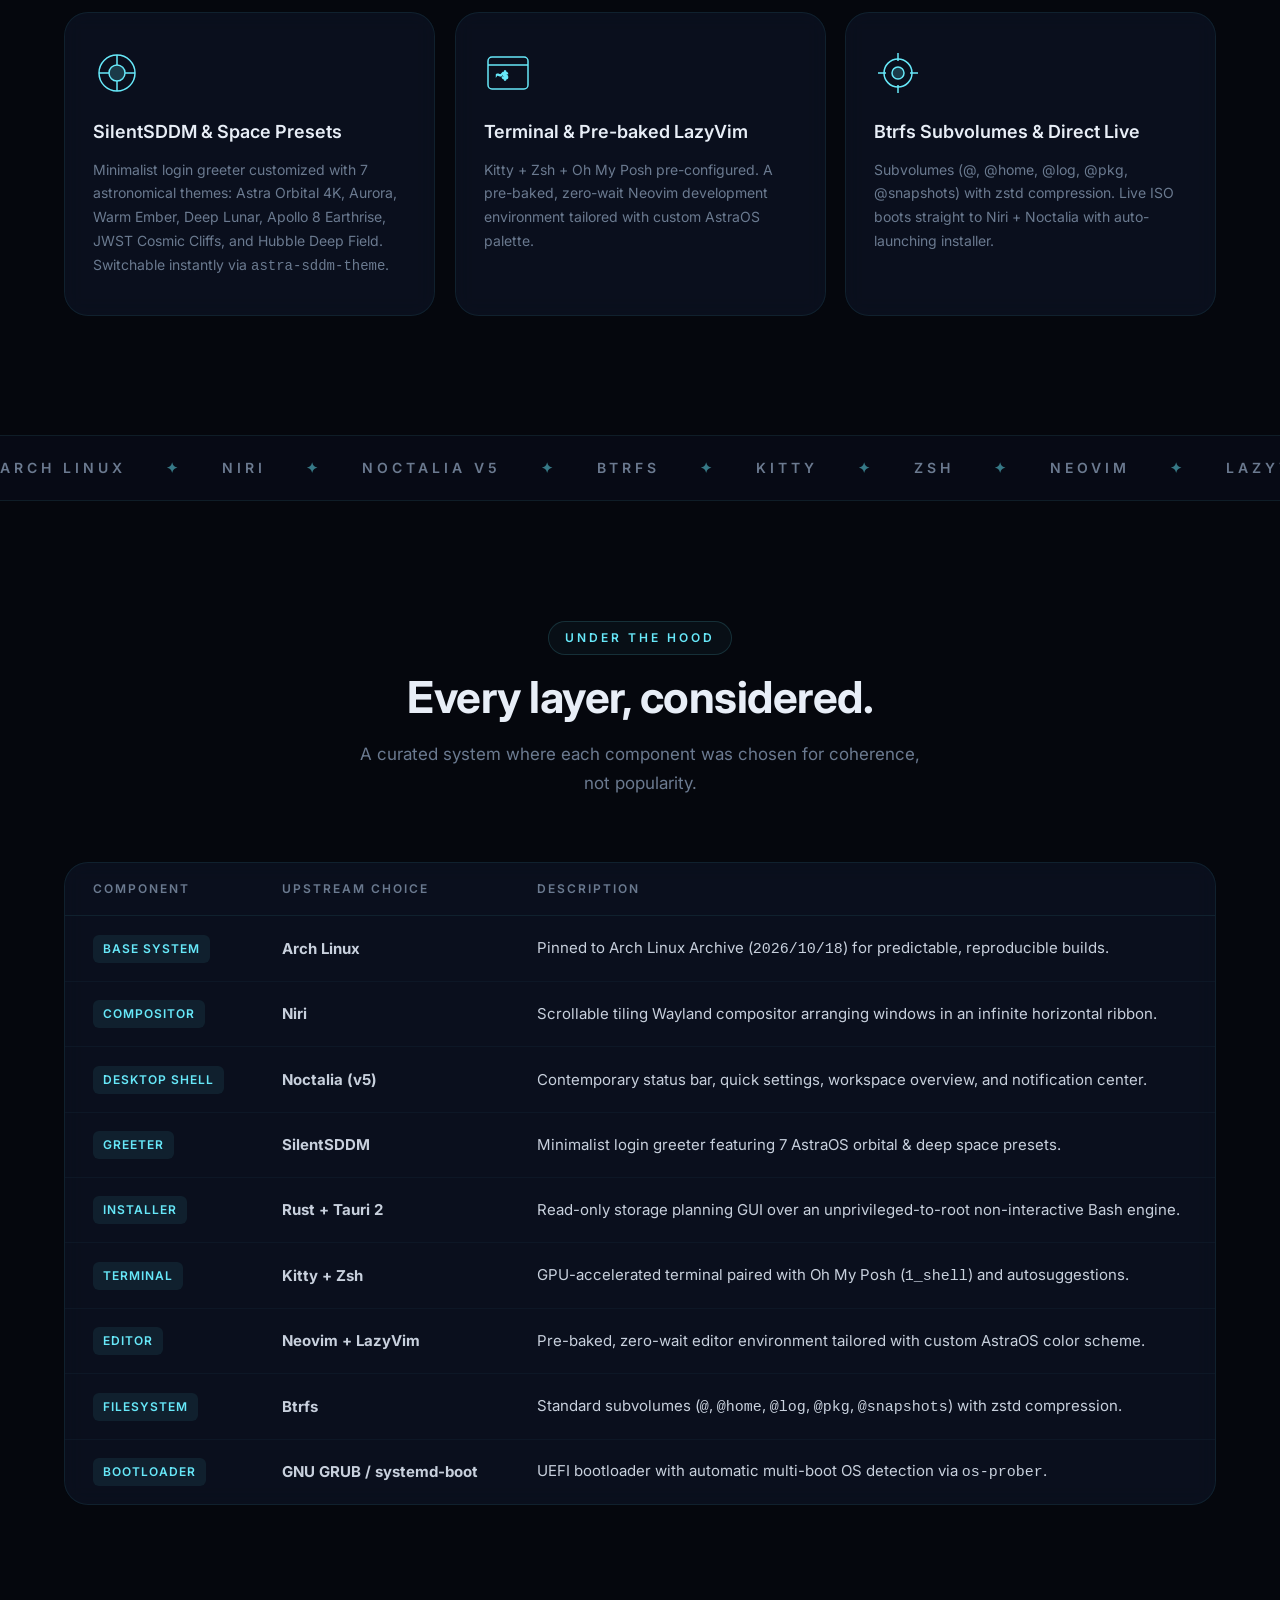
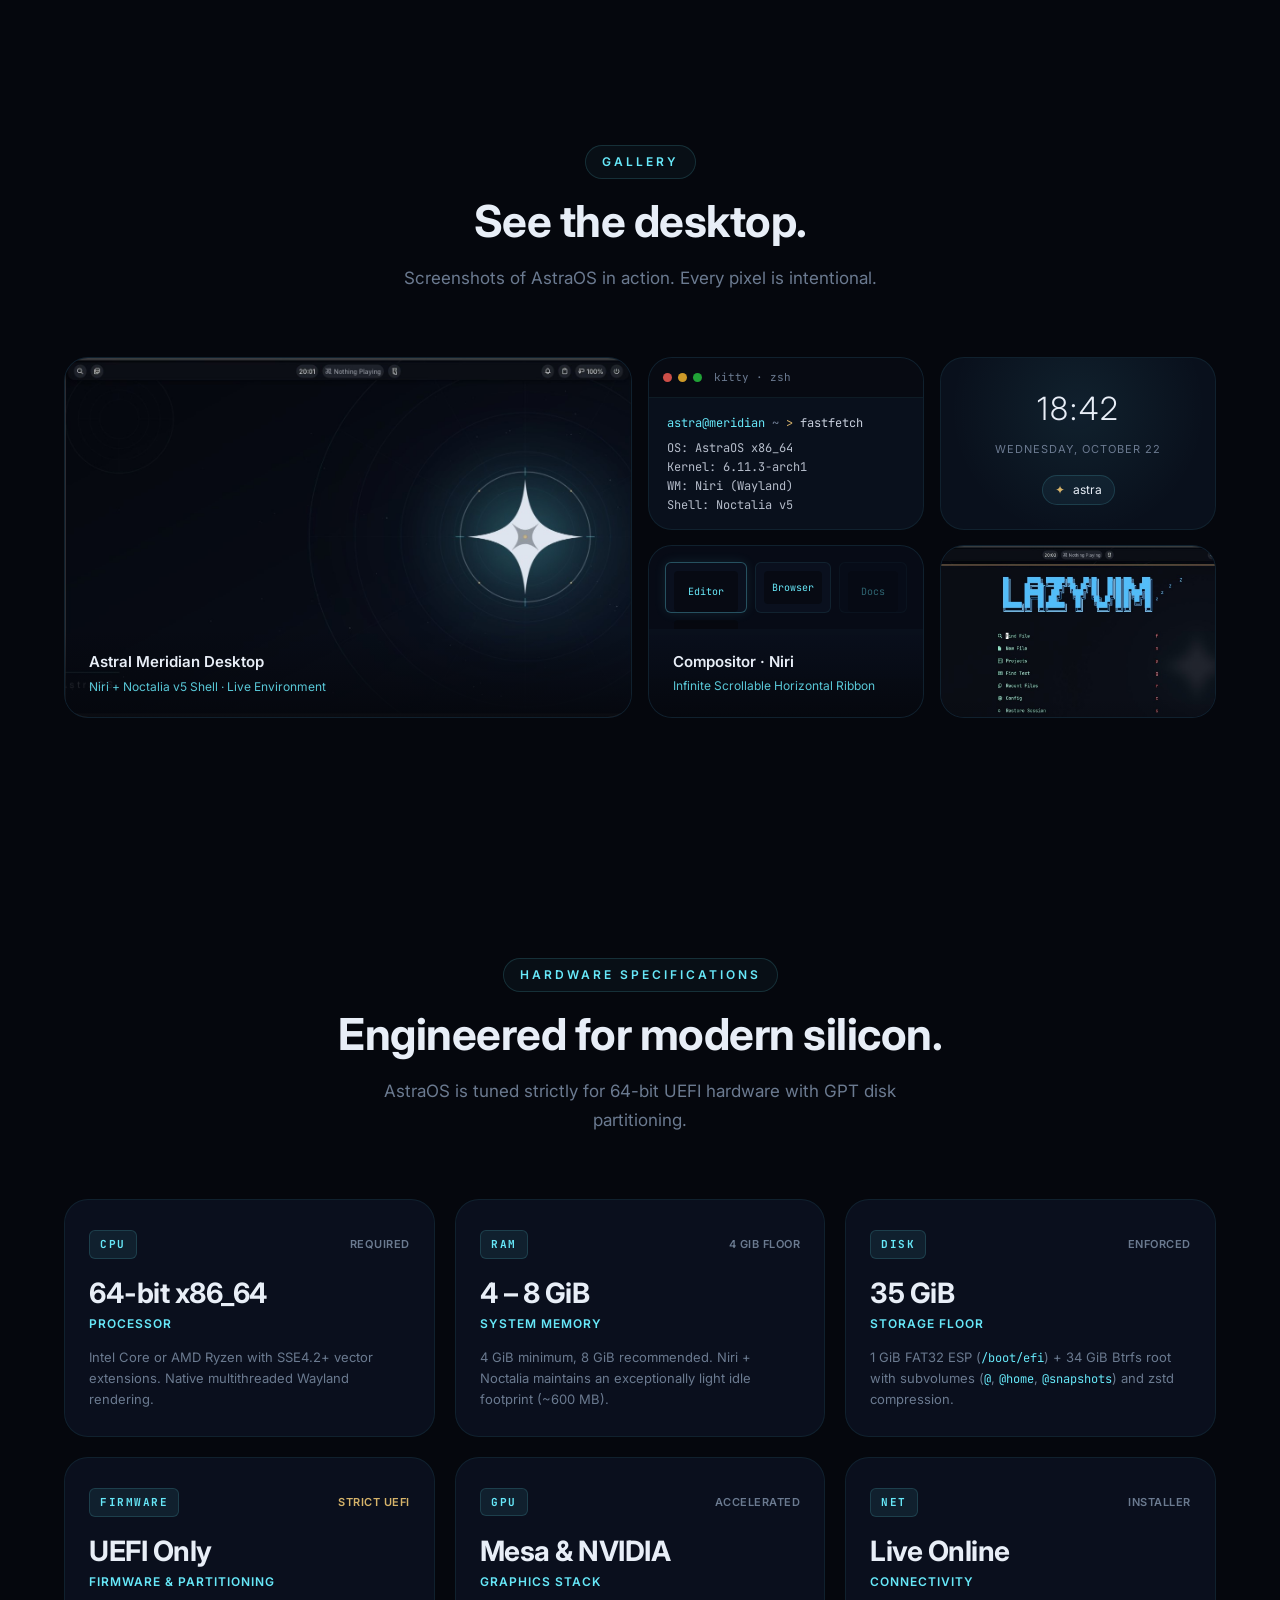
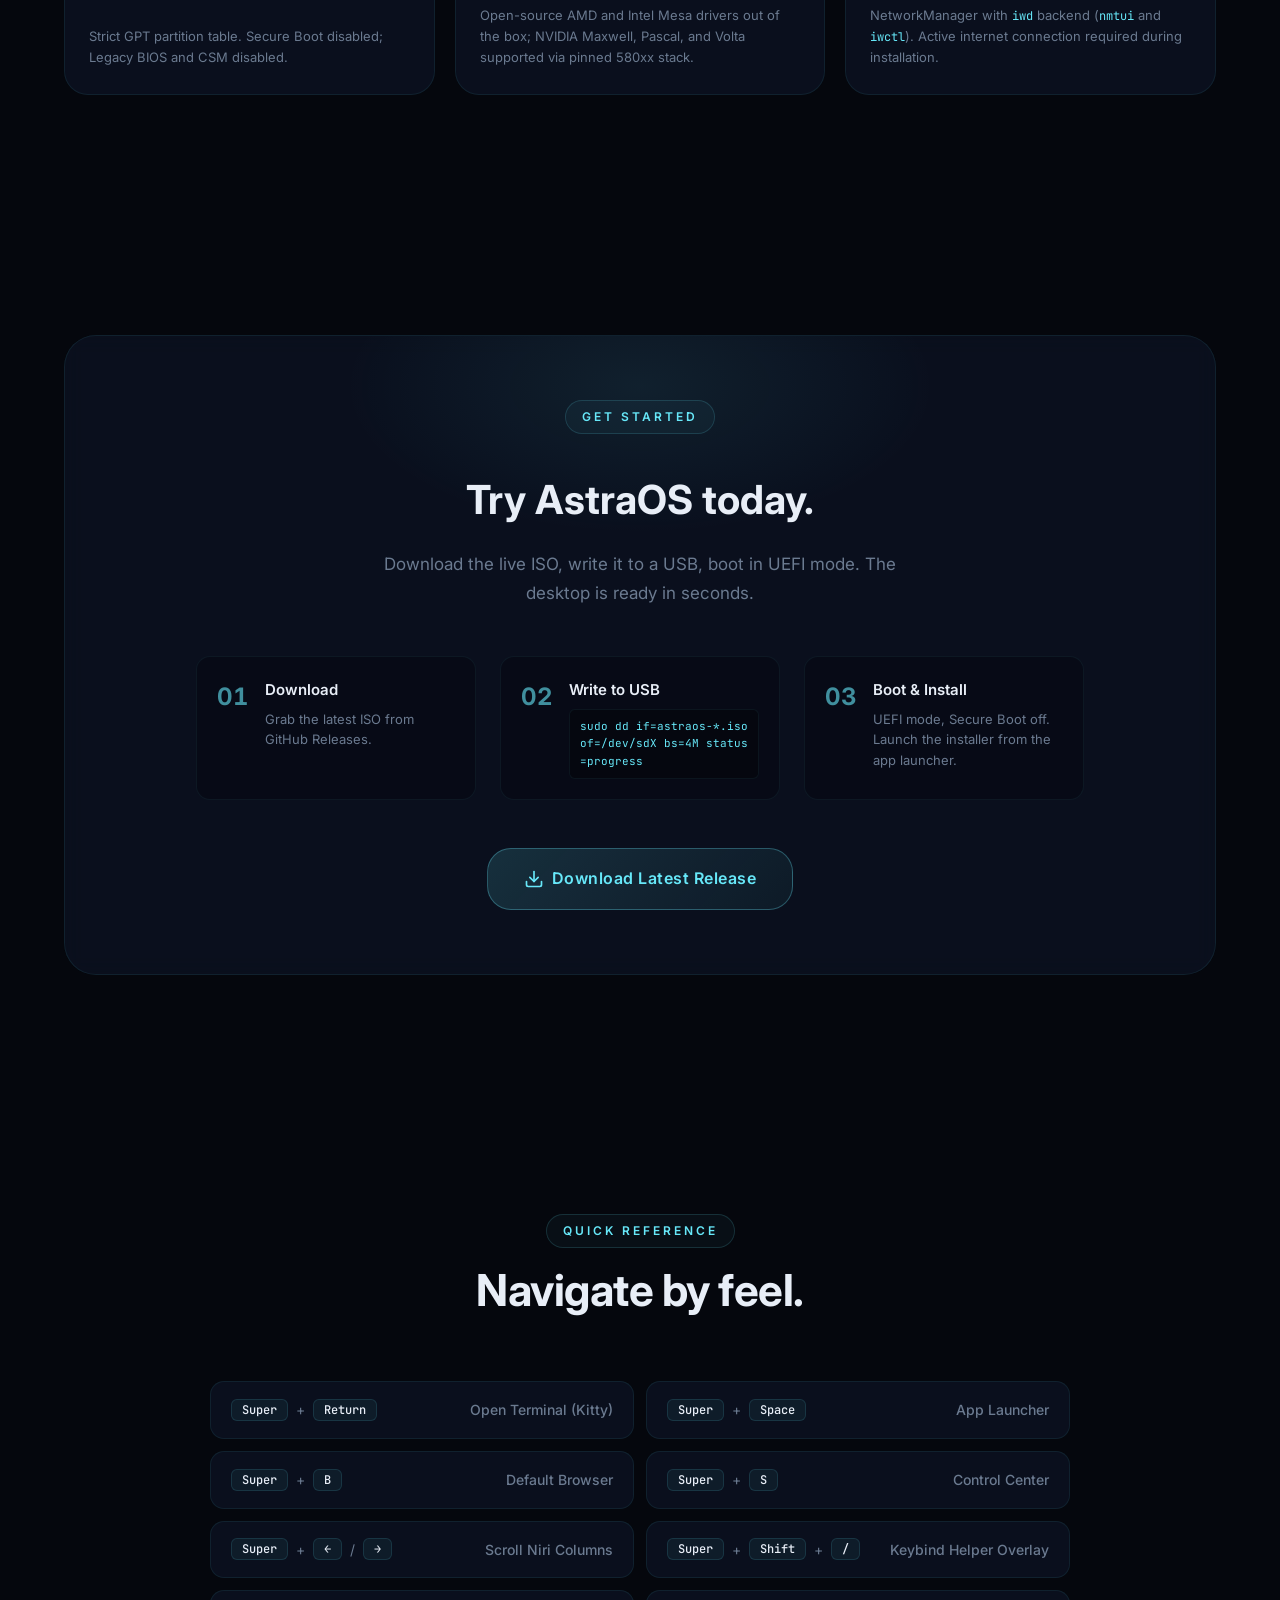
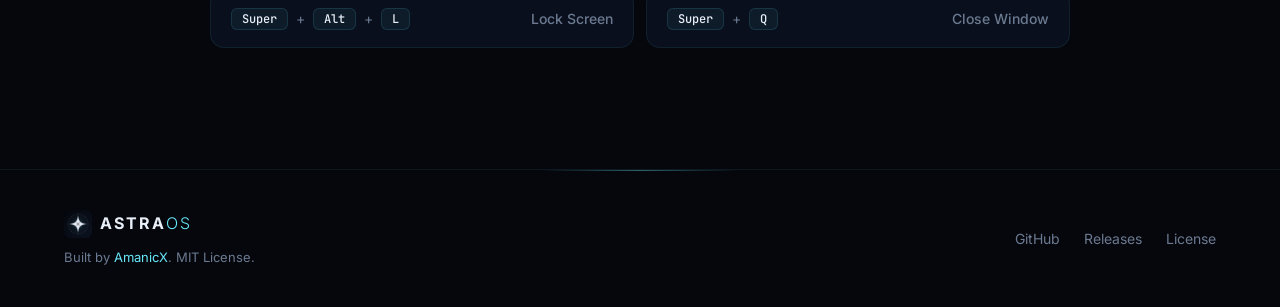
==== commit 9a6cc1d6: "feat(website): update gallery with actual AstraOS desktop and LazyVim screenshots" ====
--- a/index.html
+++ b/index.html
@@ -379,10 +379,10 @@
       <div class="gallery__grid">
         <div class="gallery__item gallery__item--wide" data-animate="fade-up" data-delay="0">
           <div class="gallery__preview">
-            <img src="site-assets/wallpaper.png" alt="AstraOS Astral Meridian Wallpaper" class="gallery__img" loading="lazy">
+            <img src="site-assets/screenshot-desktop.jpg" alt="AstraOS Astral Meridian Desktop" class="gallery__img" loading="lazy">
             <div class="gallery__caption">
               <span class="gallery__caption-title">Astral Meridian Desktop</span>
-              <span class="gallery__caption-sub">Default 4K Artwork &middot; Niri + Noctalia Shell</span>
+              <span class="gallery__caption-sub">Niri + Noctalia v5 Shell &middot; Live Environment</span>
             </div>
           </div>
         </div>
@@ -443,21 +443,9 @@
             </div>
           </div>
         </div>
-        <div class="gallery__item gallery__item--mockup" data-animate="fade-up" data-delay="400">
-          <div class="mockup-window mockup-window--nvim">
-            <div class="mockup-window__bar">
-              <span class="mockup-dot mockup-dot--red"></span>
-              <span class="mockup-dot mockup-dot--yellow"></span>
-              <span class="mockup-dot mockup-dot--green"></span>
-              <span class="mockup-window__title">nvim &middot; main.rs</span>
-            </div>
-            <div class="mockup-window__body">
-              <div class="mockup-line"><span class="kw">fn</span> <span class="fn">main</span>() {</div>
-              <div class="mockup-line pl-3"><span class="kw">let</span> os = Astra::init();</div>
-              <div class="mockup-line pl-3">os.launch_desktop();</div>
-              <div class="mockup-line">}</div>
-              <div class="mockup-nvim-status"><span>NORMAL</span> <span>main.rs</span> <span>UTF-8</span></div>
-            </div>
+        <div class="gallery__item" data-animate="fade-up" data-delay="400">
+          <div class="gallery__preview">
+            <img src="site-assets/screenshot-nvim.jpg" alt="AstraOS Pre-baked LazyVim Editor" class="gallery__img" loading="lazy">
             <div class="gallery__caption">
               <span class="gallery__caption-title">Editor &middot; LazyVim</span>
               <span class="gallery__caption-sub">Pre-baked &middot; Zero-wait Startup</span>
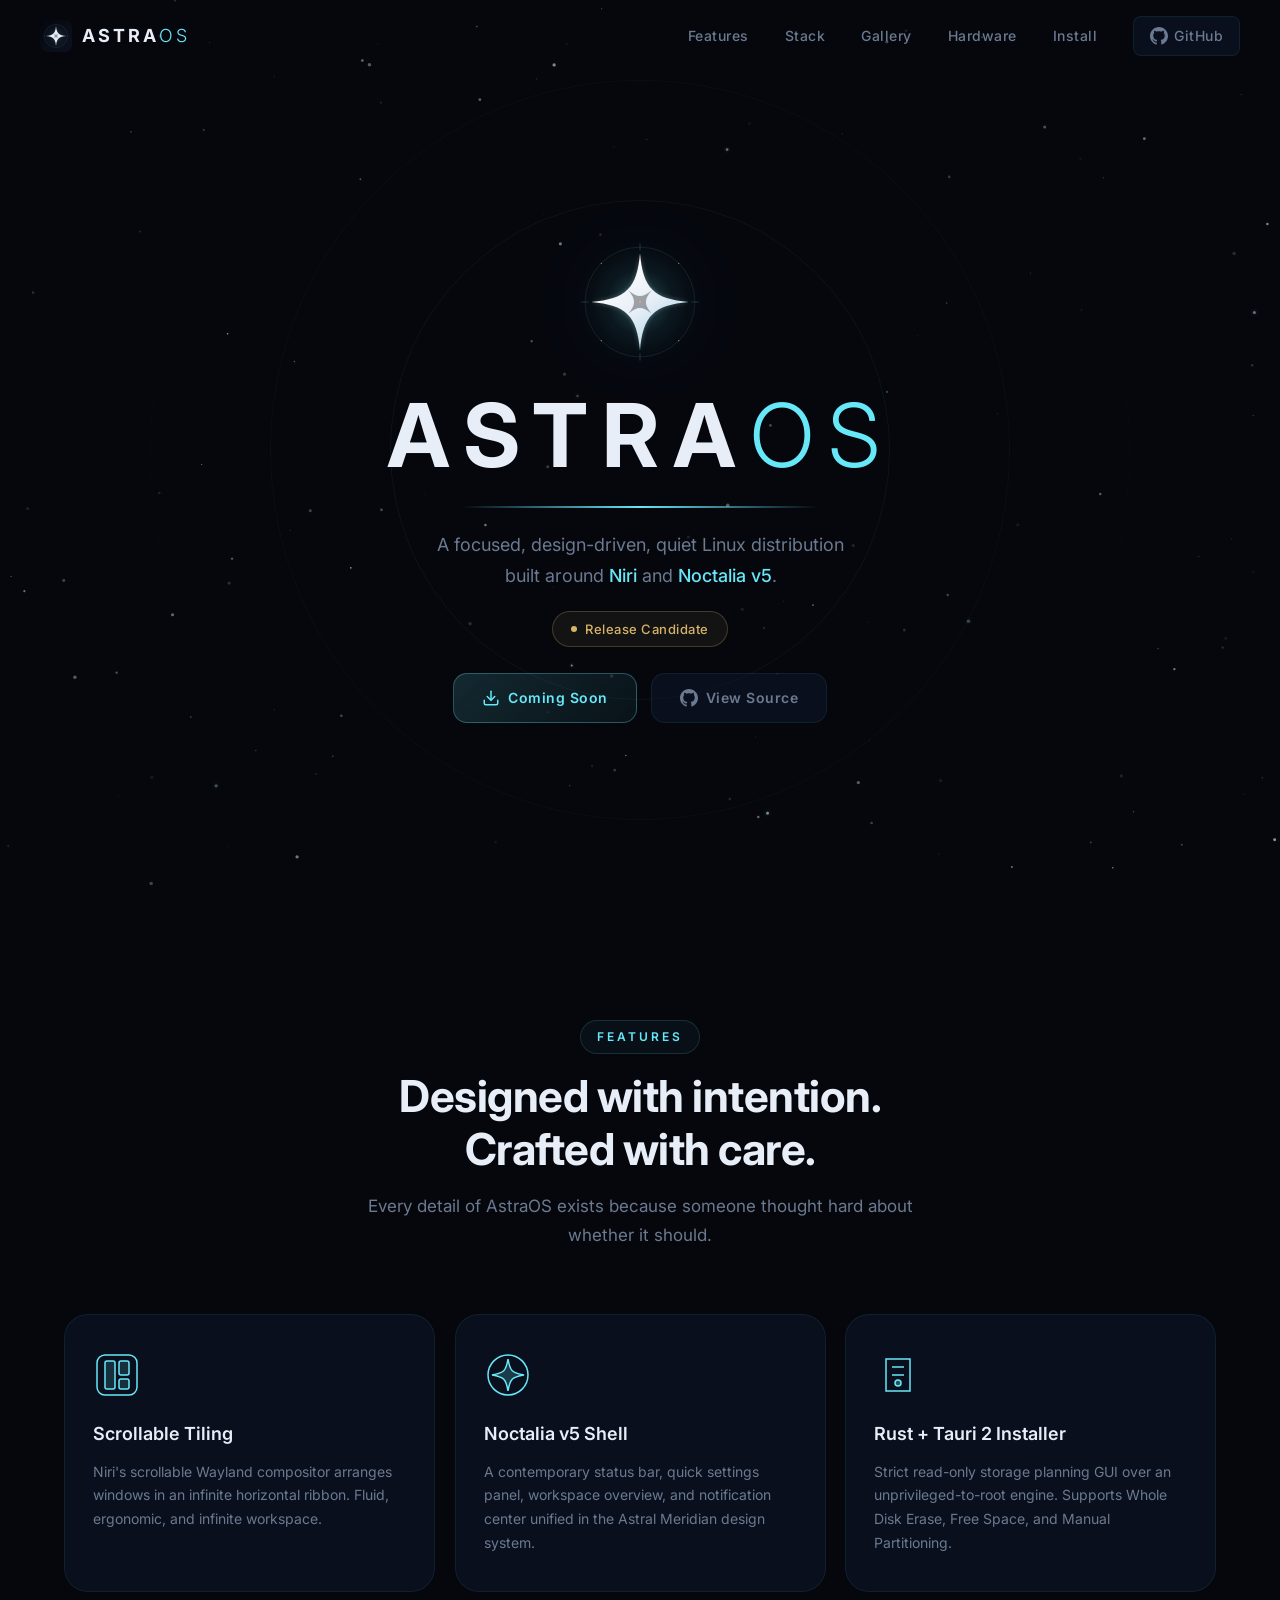
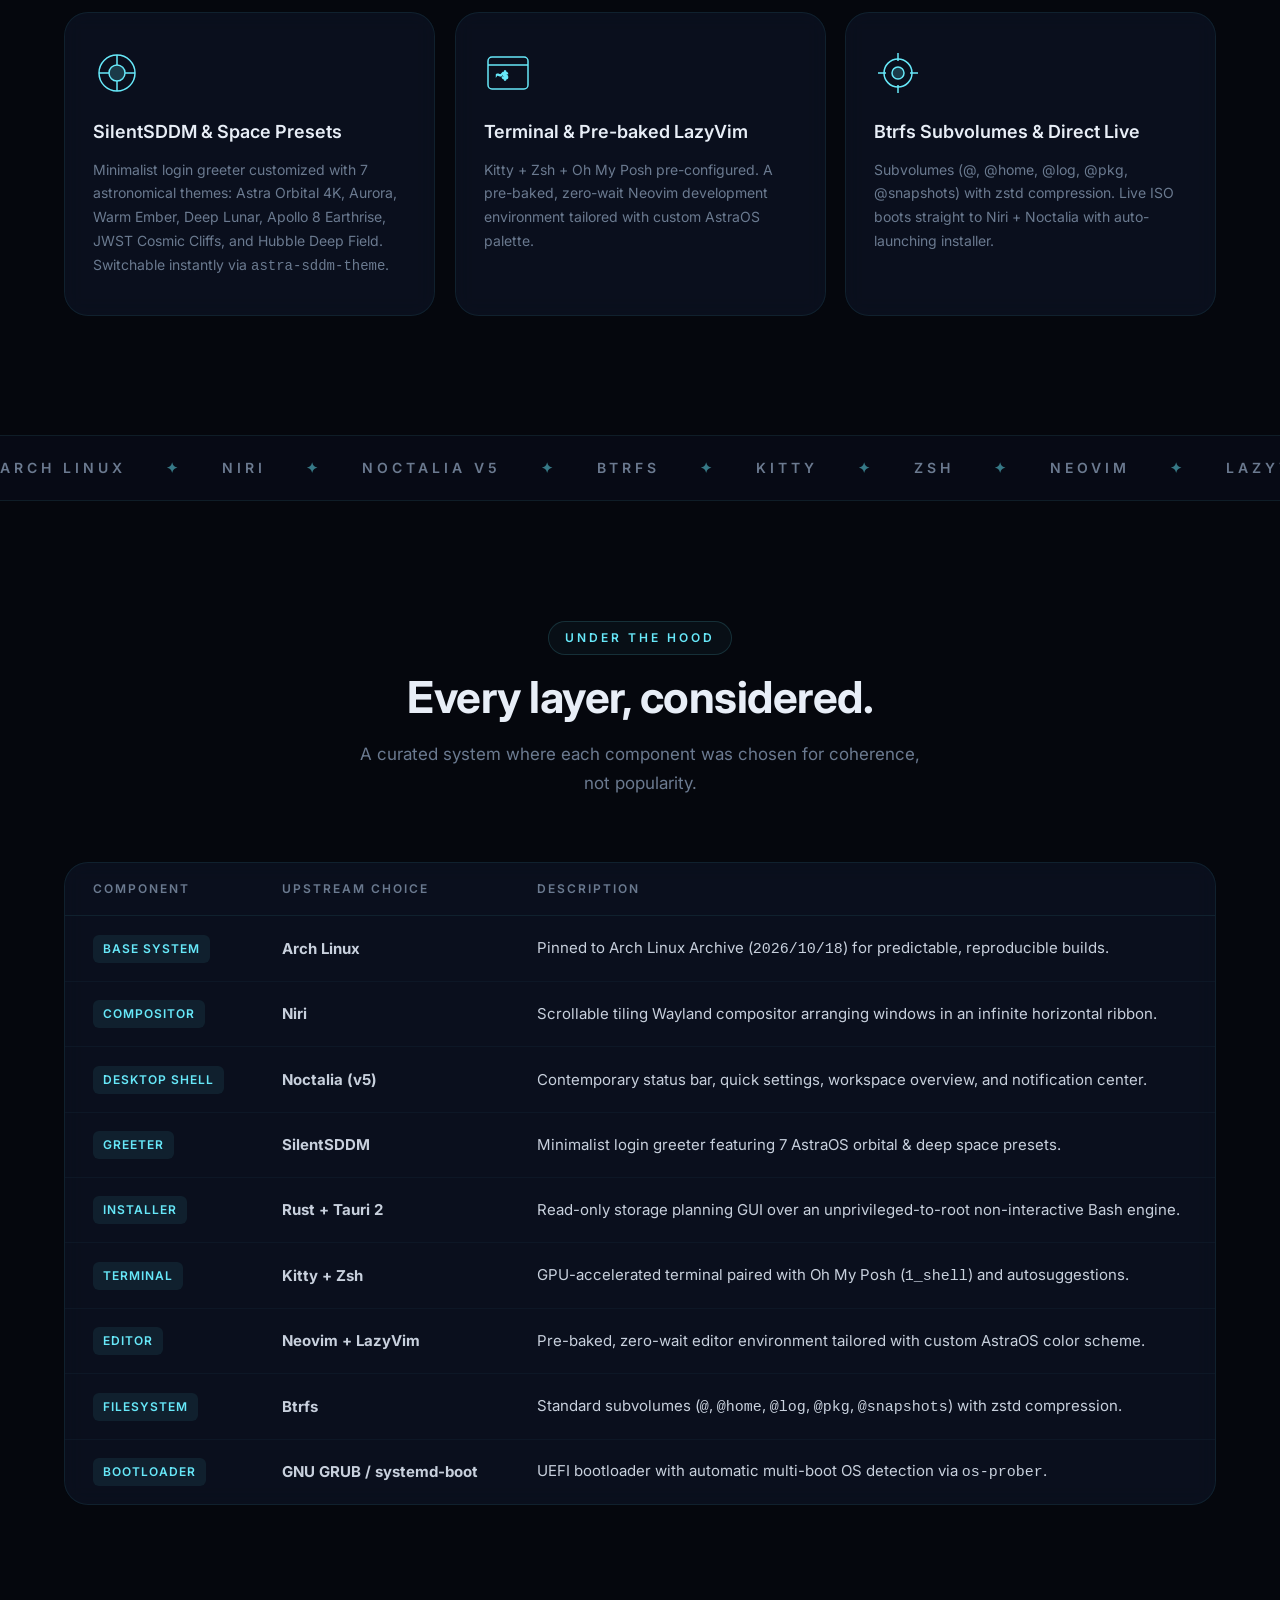
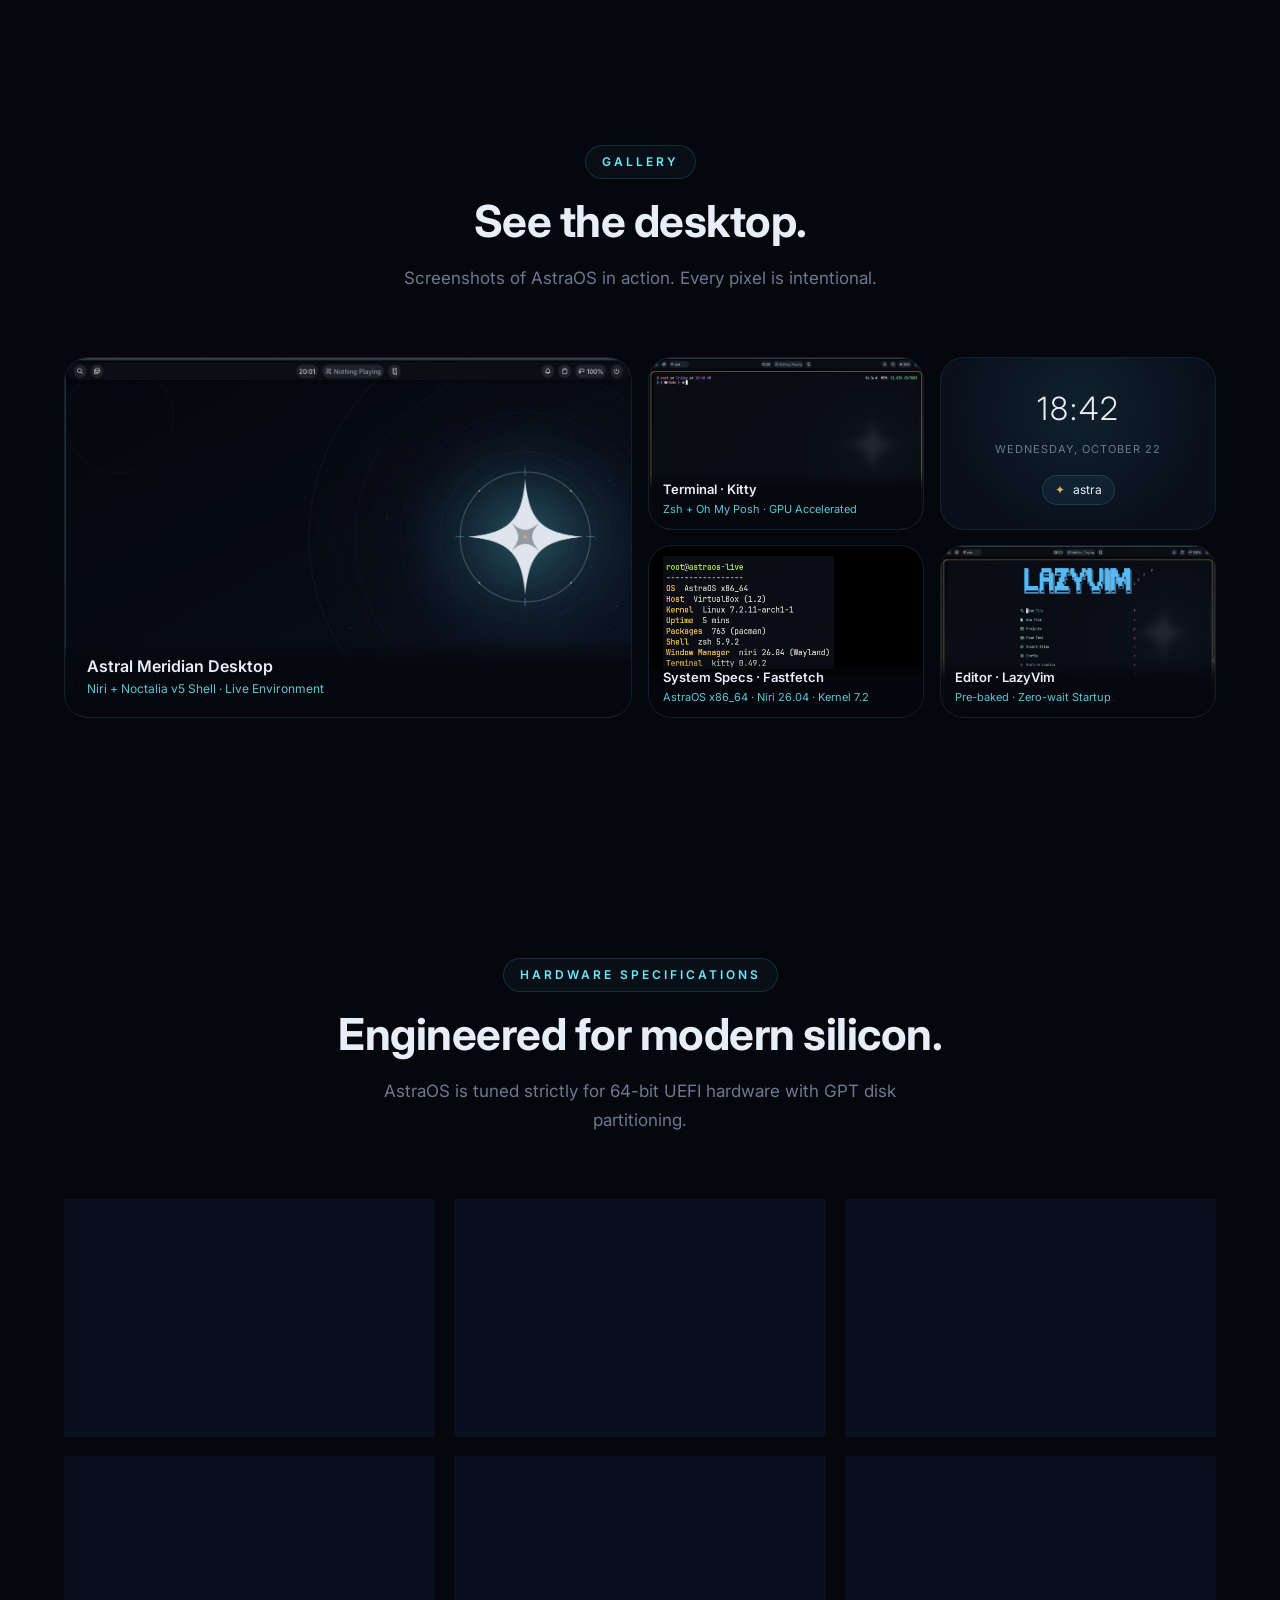
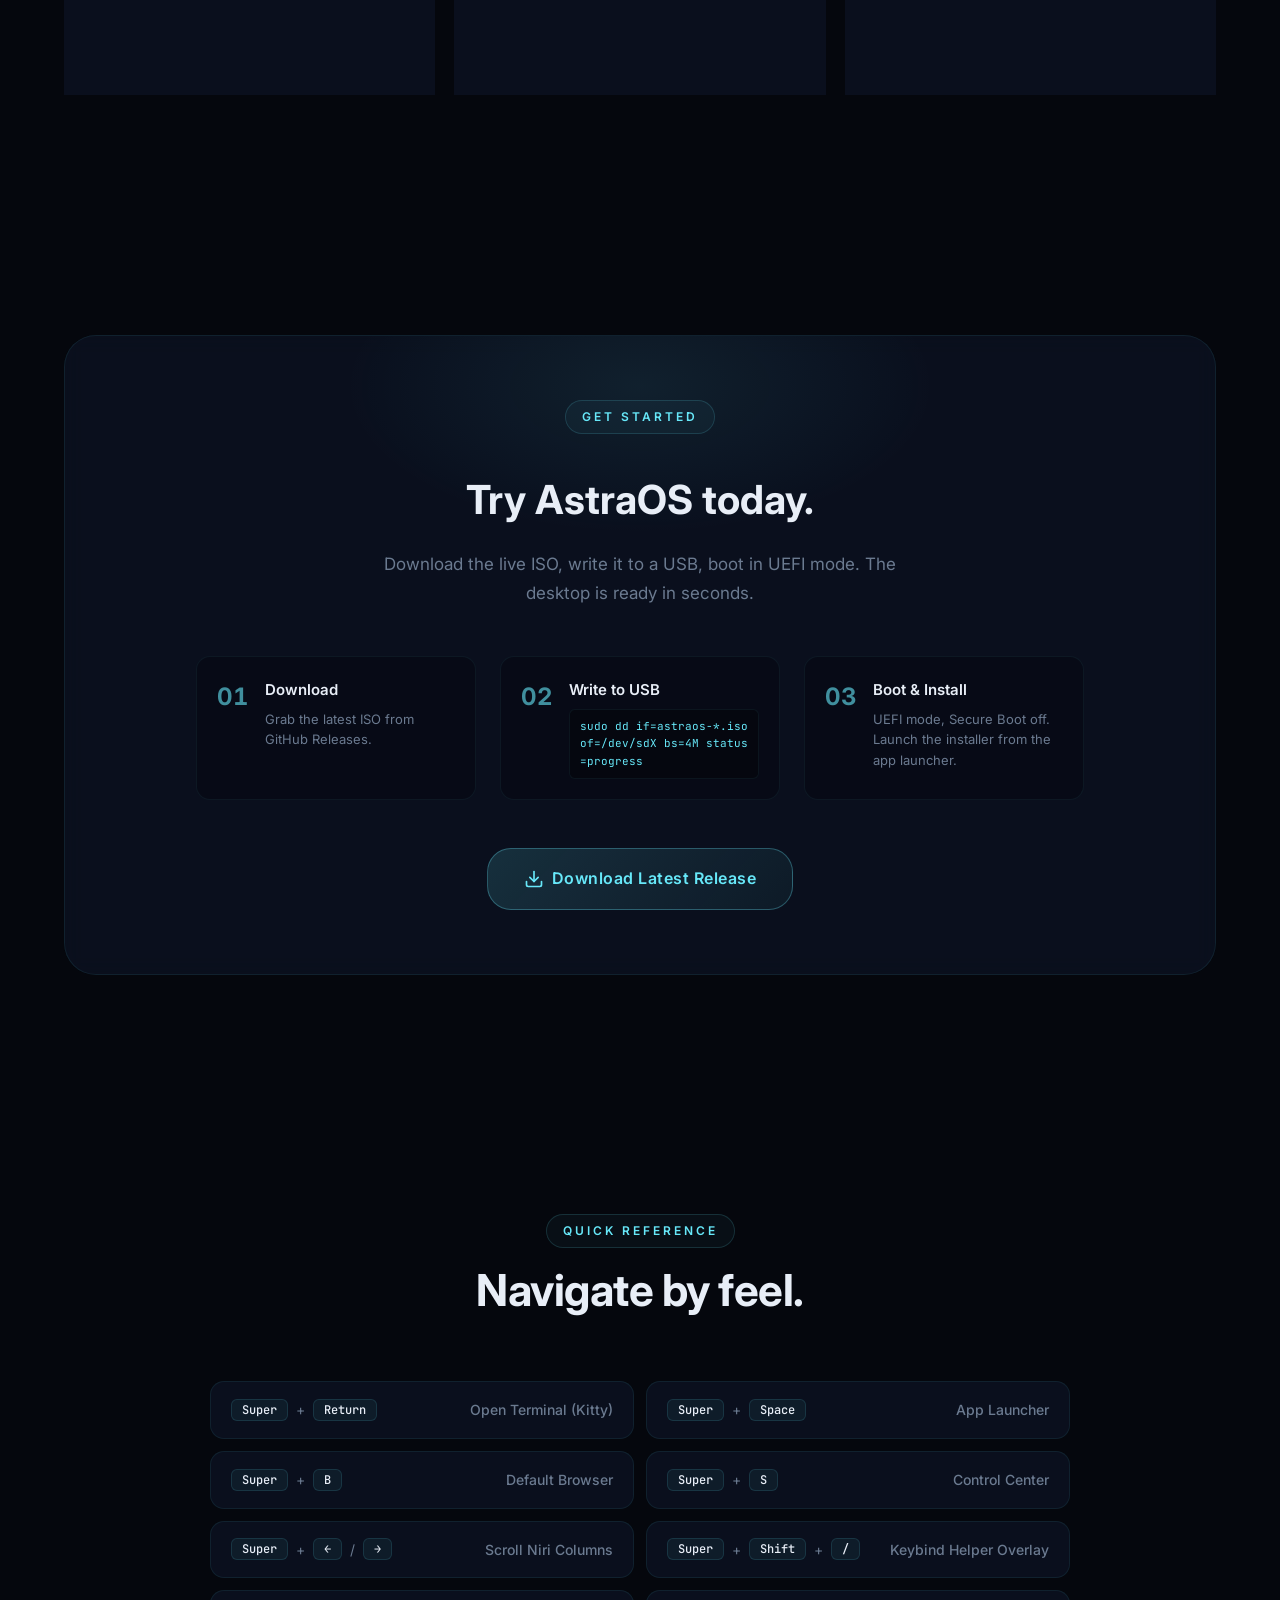
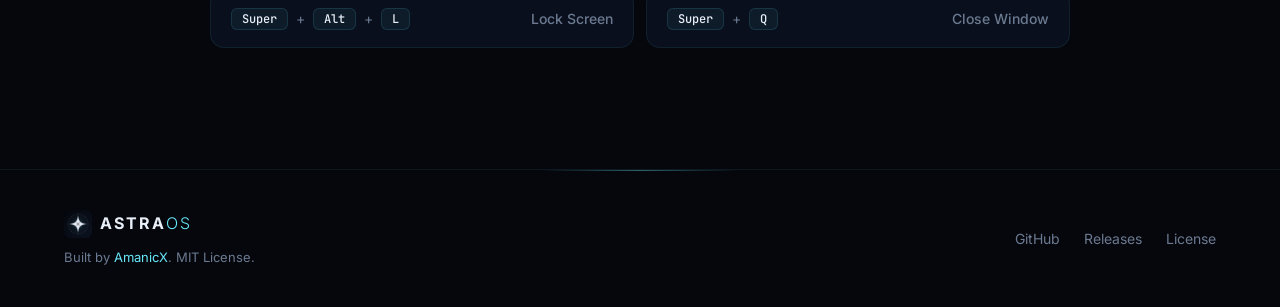
==== commit 207d3f38: "feat(website): add actual terminal and fastfetch screenshots to gallery" ====
--- a/index.html
+++ b/index.html
@@ -386,24 +386,12 @@
             </div>
           </div>
         </div>
-        <div class="gallery__item gallery__item--mockup" data-animate="fade-up" data-delay="100">
-          <div class="mockup-window">
-            <div class="mockup-window__bar">
-              <span class="mockup-dot mockup-dot--red"></span>
-              <span class="mockup-dot mockup-dot--yellow"></span>
-              <span class="mockup-dot mockup-dot--green"></span>
-              <span class="mockup-window__title">kitty &middot; zsh</span>
-            </div>
-            <div class="mockup-window__body">
-              <div class="mockup-prompt"><span class="text-cyan">astra@meridian</span> <span class="text-dim">~</span> <span class="text-gold">&gt;</span> fastfetch</div>
-              <div class="mockup-out">OS: AstraOS x86_64</div>
-              <div class="mockup-out">Kernel: 6.11.3-arch1</div>
-              <div class="mockup-out">WM: Niri (Wayland)</div>
-              <div class="mockup-out text-cyan">Shell: Noctalia v5</div>
-            </div>
+        <div class="gallery__item" data-animate="fade-up" data-delay="100">
+          <div class="gallery__preview">
+            <img src="site-assets/screenshot-terminal.png" alt="AstraOS Terminal Kitty" class="gallery__img" loading="lazy">
             <div class="gallery__caption">
               <span class="gallery__caption-title">Terminal &middot; Kitty</span>
-              <span class="gallery__caption-sub">Oh My Posh + Autosuggestions</span>
+              <span class="gallery__caption-sub">Zsh + Oh My Posh &middot; GPU Accelerated</span>
             </div>
           </div>
         </div>
@@ -423,23 +411,12 @@
             </div>
           </div>
         </div>
-        <div class="gallery__item gallery__item--mockup" data-animate="fade-up" data-delay="300">
-          <div class="mockup-window mockup-window--niri">
-            <div class="mockup-niri">
-              <div class="mockup-niri__col mockup-niri__col--active">
-                <div class="mockup-niri__win">Editor</div>
-                <div class="mockup-niri__win">Terminal</div>
-              </div>
-              <div class="mockup-niri__col">
-                <div class="mockup-niri__win mockup-niri__win--tall">Browser</div>
-              </div>
-              <div class="mockup-niri__col mockup-niri__col--faded">
-                <div class="mockup-niri__win">Docs</div>
-              </div>
-            </div>
+        <div class="gallery__item" data-animate="fade-up" data-delay="300">
+          <div class="gallery__preview gallery__preview--fastfetch">
+            <img src="site-assets/screenshot-fastfetch.png" alt="AstraOS Fastfetch System Information" class="gallery__img gallery__img--fastfetch" loading="lazy">
             <div class="gallery__caption">
-              <span class="gallery__caption-title">Compositor &middot; Niri</span>
-              <span class="gallery__caption-sub">Infinite Scrollable Horizontal Ribbon</span>
+              <span class="gallery__caption-title">System Specs &middot; Fastfetch</span>
+              <span class="gallery__caption-sub">AstraOS x86_64 &middot; Niri 26.04 &middot; Kernel 7.2</span>
             </div>
           </div>
         </div>
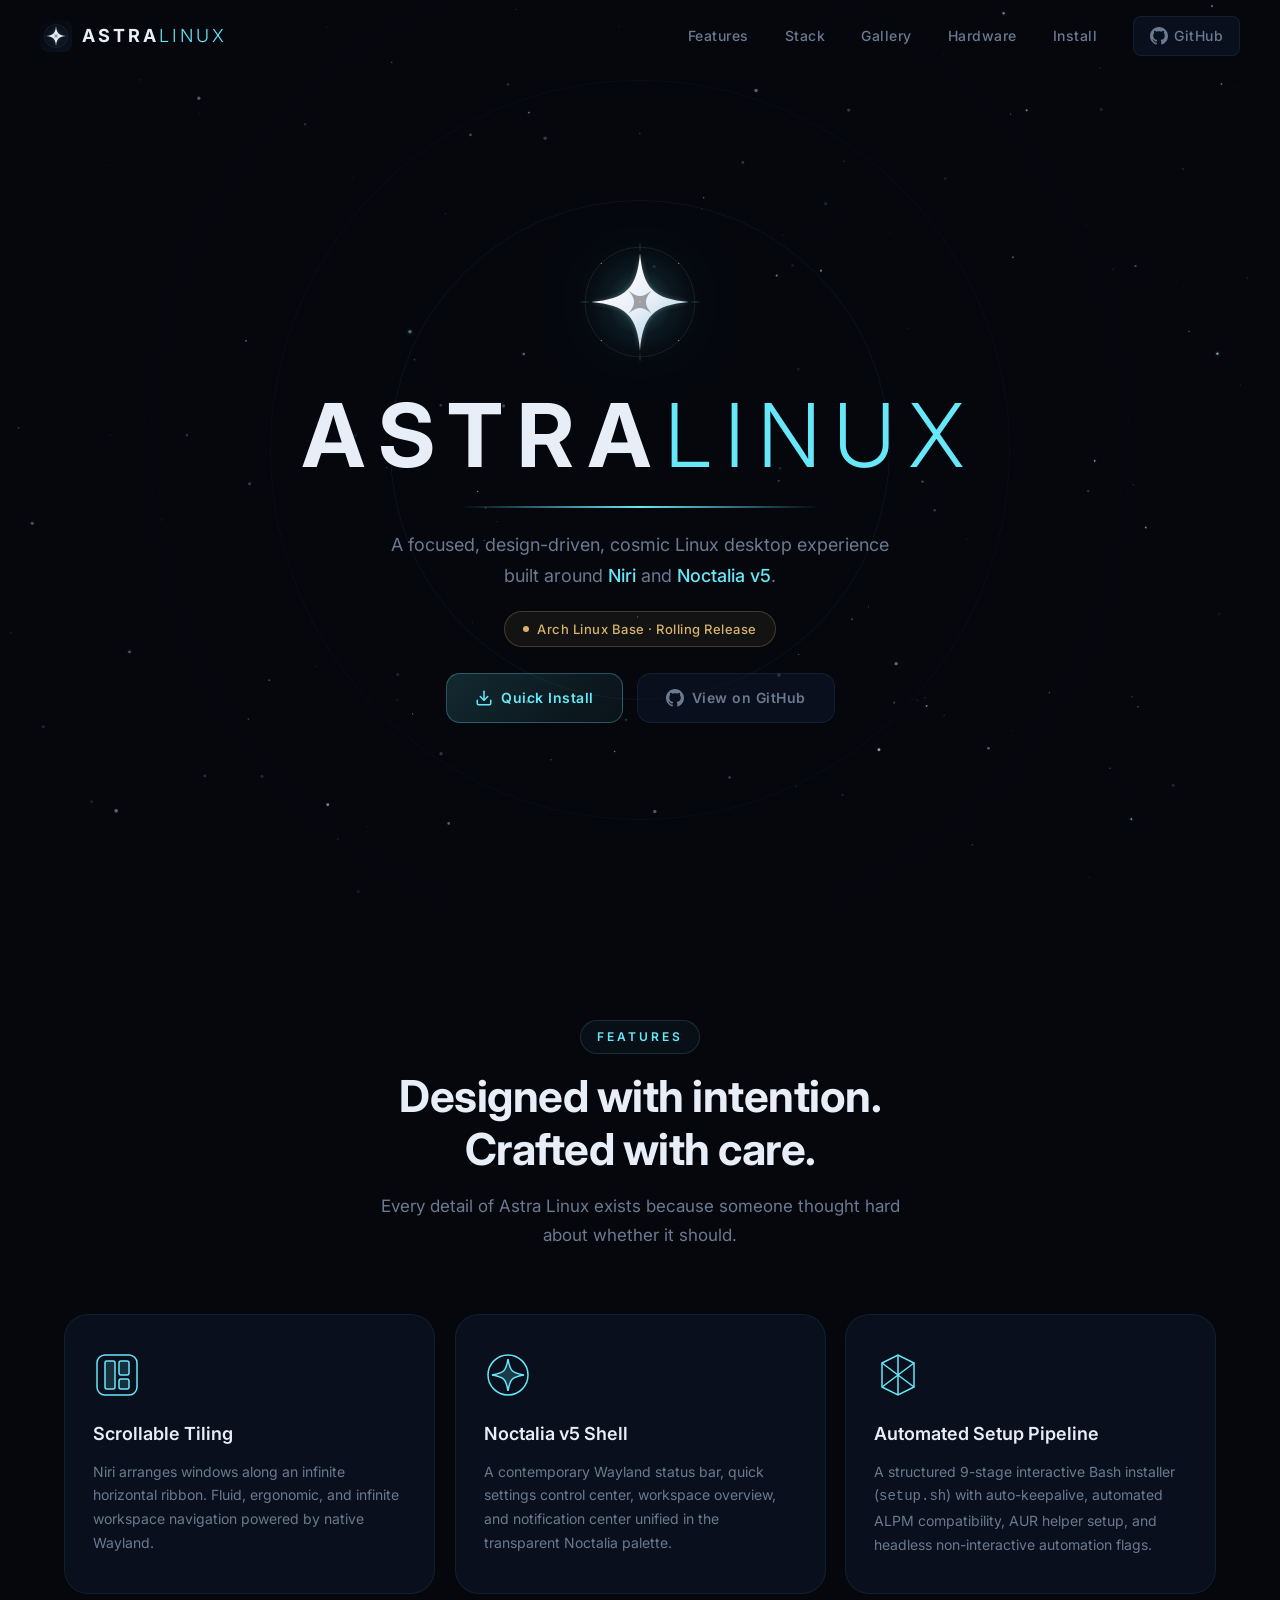
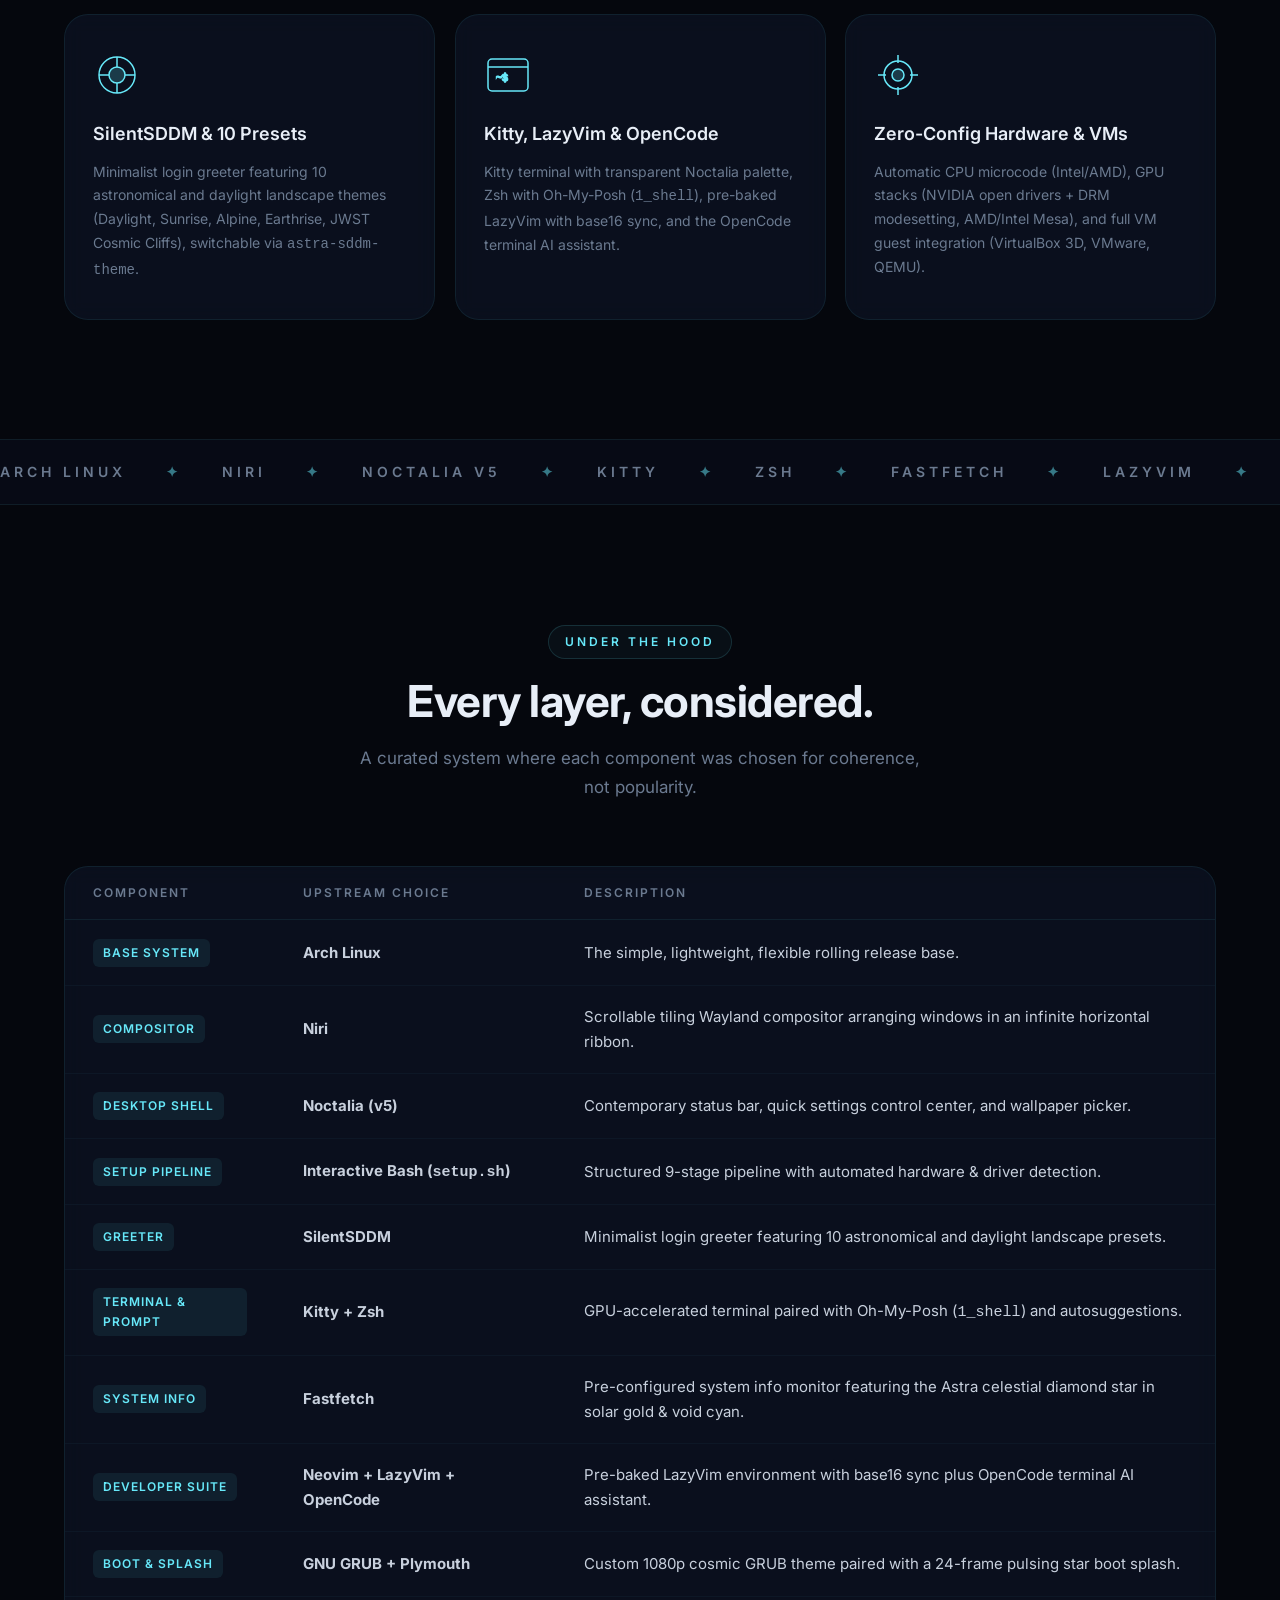
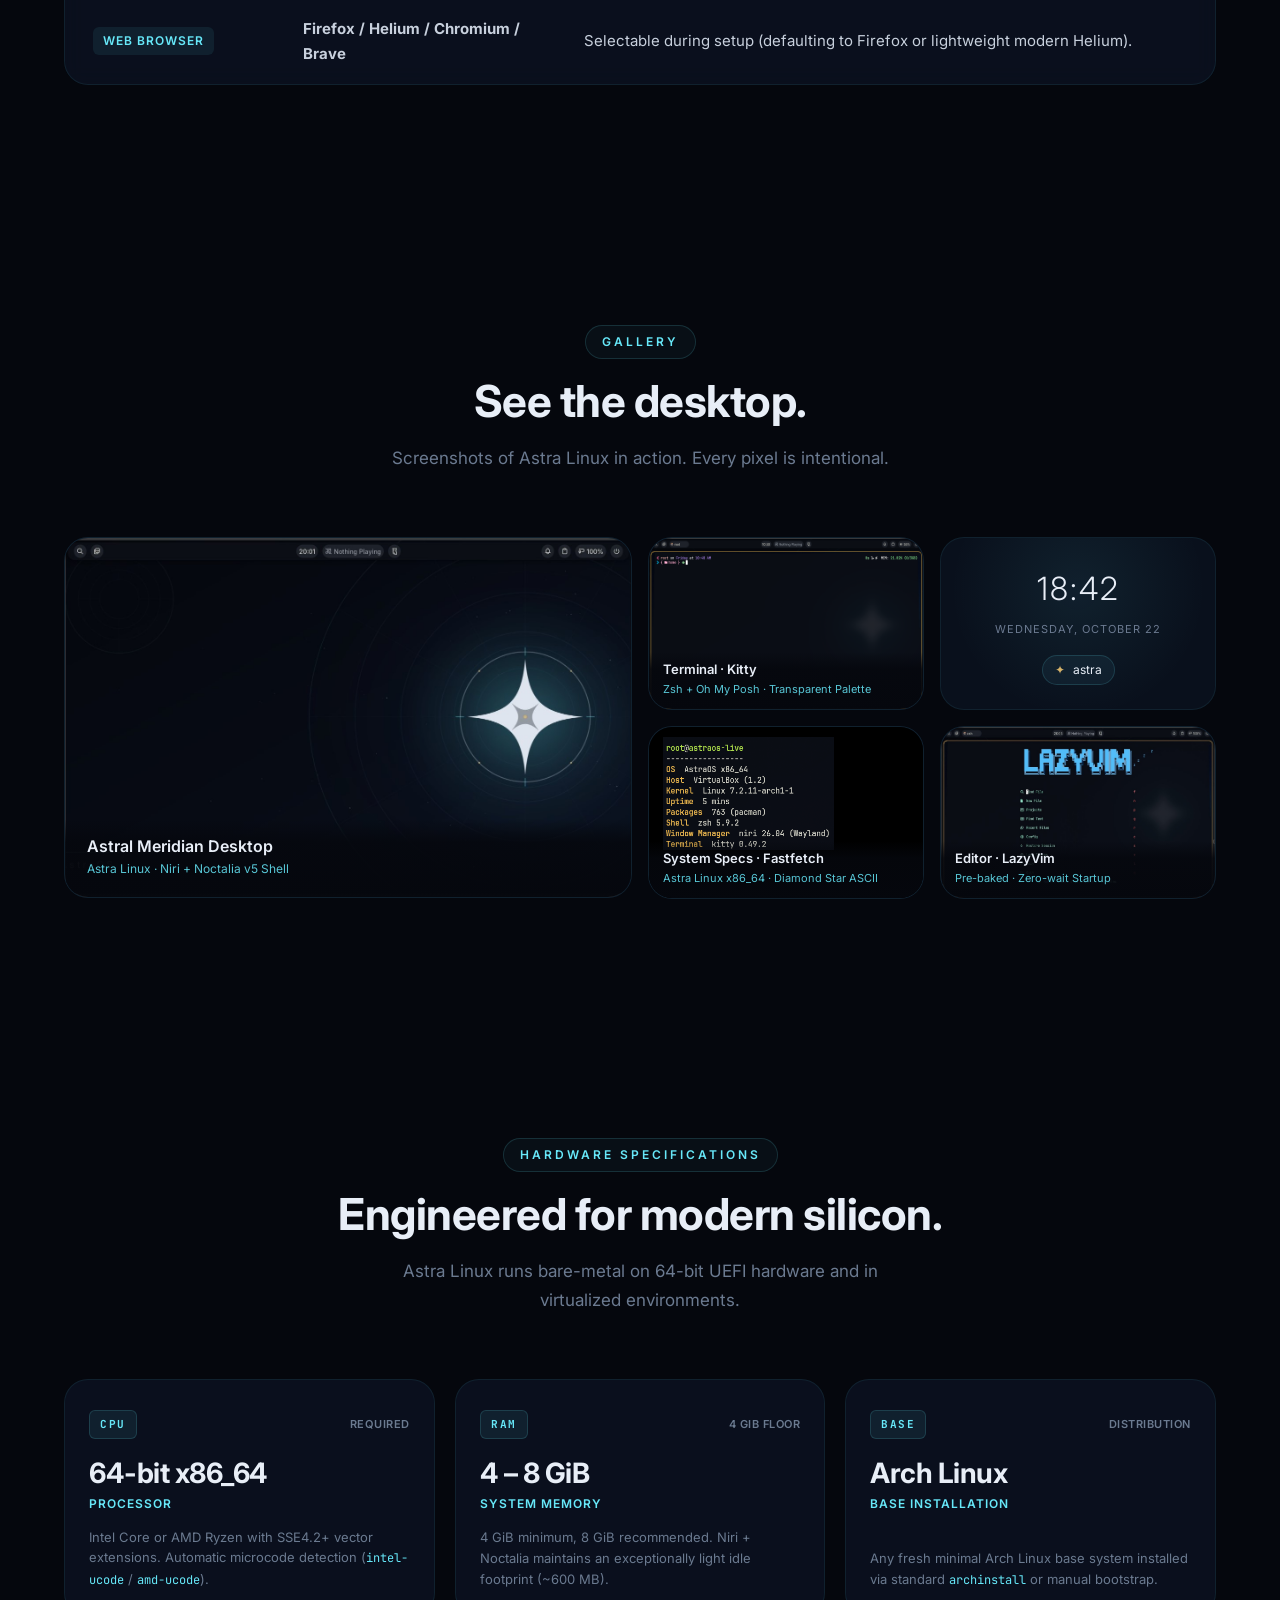
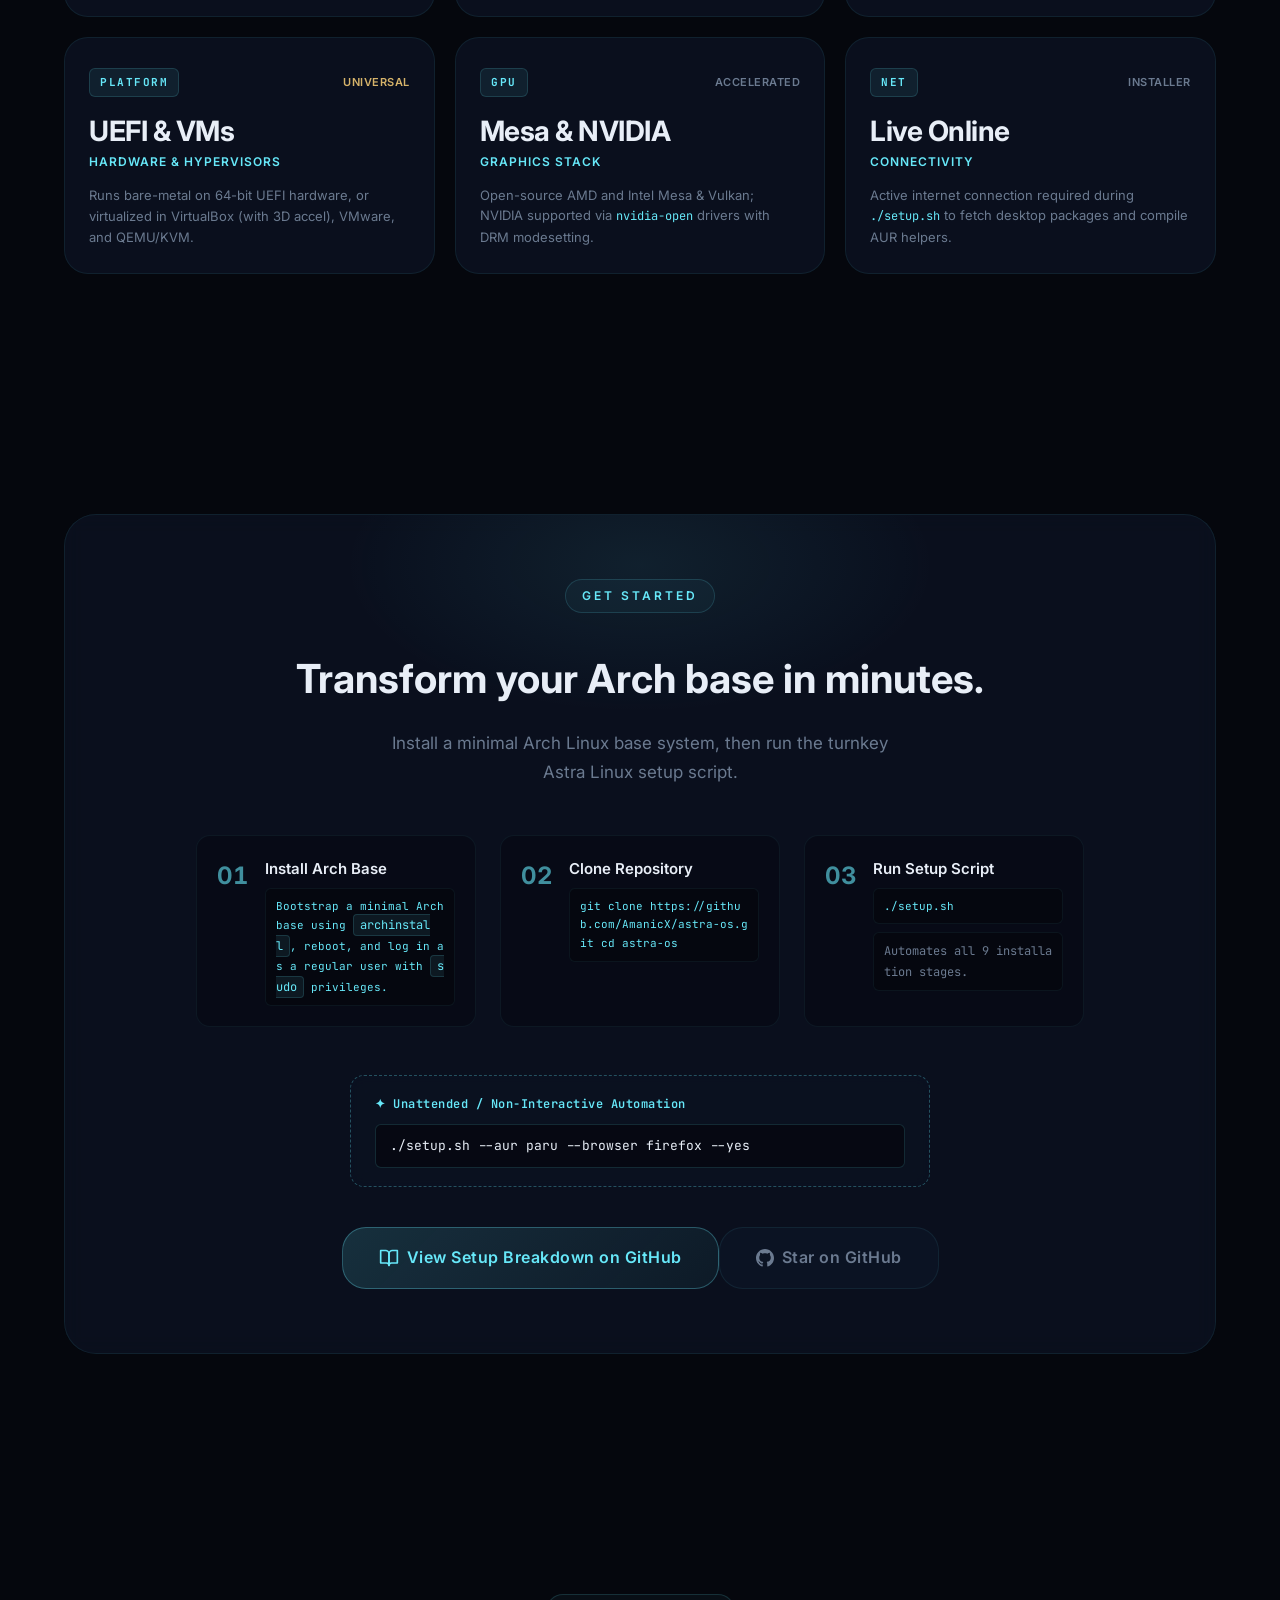
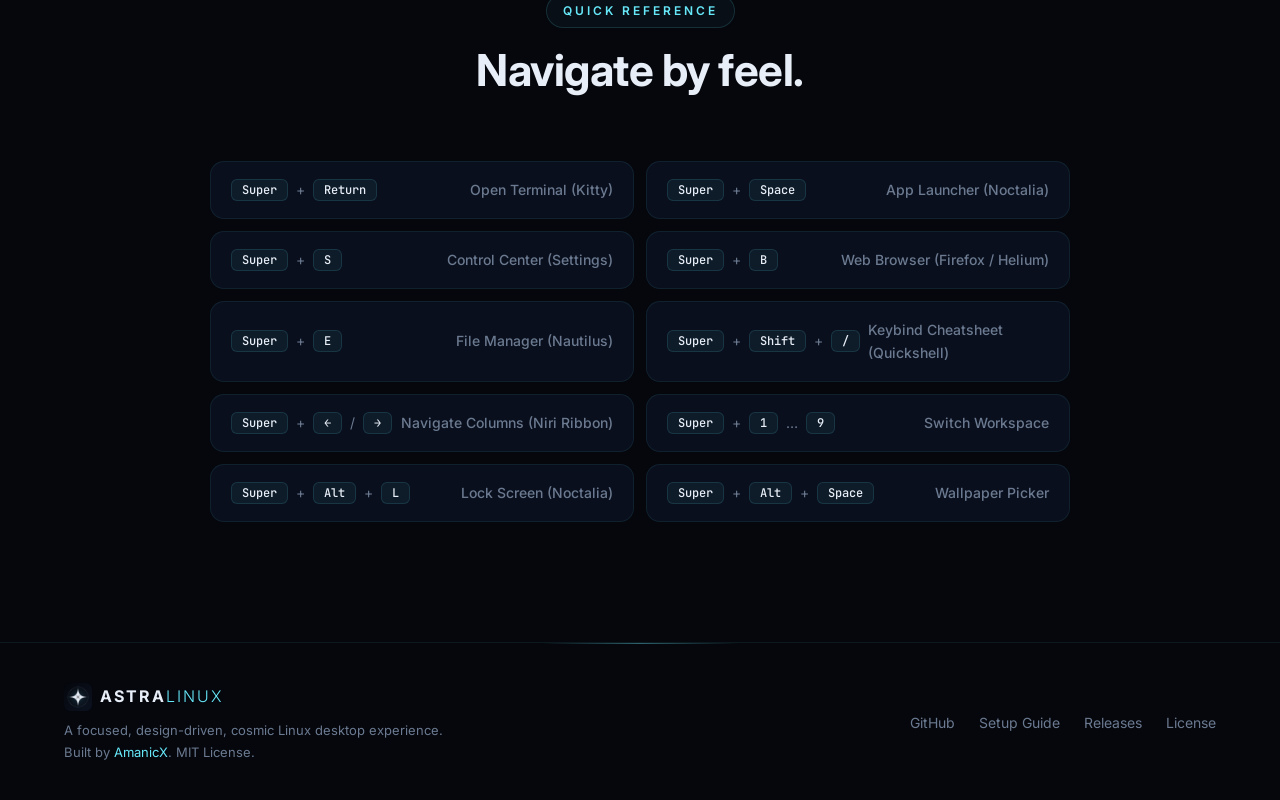
==== commit ef7591d4: "feat(website): update site for Astra Linux rebrand, 9-stage setup pipeline, and updated specs" ====
--- a/index.html
+++ b/index.html
@@ -3,13 +3,13 @@
 <head>
   <meta charset="UTF-8">
   <meta name="viewport" content="width=device-width, initial-scale=1.0">
-  <title>AstraOS — A focused, design-driven Linux</title>
-  <meta name="description" content="AstraOS is a curated Arch-based Linux distribution built around Niri and Noctalia v5. A coherent, quiet desktop without assembling it yourself.">
+  <title>Astra Linux — Cosmic Desktop Experience</title>
+  <meta name="description" content="A focused, design-driven, cosmic Linux desktop experience built around Niri and Noctalia v5 on Arch Linux.">
   <meta name="theme-color" content="#05070D">
 
   <!-- Open Graph -->
-  <meta property="og:title" content="AstraOS — A focused, design-driven Linux">
-  <meta property="og:description" content="A curated Arch-based distribution built around Niri and Noctalia v5.">
+  <meta property="og:title" content="Astra Linux — Cosmic Desktop Experience">
+  <meta property="og:description" content="A focused, design-driven, cosmic Linux desktop experience built around Niri and Noctalia v5 on Arch Linux.">
   <meta property="og:type" content="website">
   <meta property="og:image" content="packages/astra-branding/files/usr/share/icons/hicolor/512x512/apps/astraos-logo.png">
 
@@ -40,9 +40,9 @@
   <!-- ═══════════════════════════════════════════════ -->
   <nav class="nav" id="nav">
     <div class="nav__inner">
-      <a href="#" class="nav__logo" aria-label="AstraOS Home">
-        <img src="packages/astra-branding/files/usr/share/icons/hicolor/64x64/apps/astraos-logo.png" alt="AstraOS" width="32" height="32">
-        <span class="nav__wordmark">ASTRA<span class="nav__os">OS</span></span>
+      <a href="#" class="nav__logo" aria-label="Astra Linux Home">
+        <img src="packages/astra-branding/files/usr/share/icons/hicolor/64x64/apps/astraos-logo.png" alt="Astra Linux" width="32" height="32">
+        <span class="nav__wordmark">ASTRA<span class="nav__os">LINUX</span></span>
       </a>
       <div class="nav__links">
         <a href="#features" class="nav__link">Features</a>
@@ -121,30 +121,30 @@
       </div>
 
       <h1 class="hero__title" data-animate="split-text">
-        <span class="hero__title-main">ASTRA<span class="hero__title-accent">OS</span></span>
+        <span class="hero__title-main">ASTRA<span class="hero__title-accent">LINUX</span></span>
       </h1>
 
       <div class="hero__line" data-animate="line-expand"></div>
 
       <p class="hero__subtitle" data-animate="fade-up" data-delay="200">
-        A focused, design-driven, quiet Linux distribution<br>
+        A focused, design-driven, cosmic Linux desktop experience<br>
         built around <strong>Niri</strong> and <strong>Noctalia v5</strong>.
       </p>
 
       <div class="hero__badge" data-animate="fade-up" data-delay="300">
         <span class="hero__badge-dot"></span>
-        Release Candidate
+        Arch Linux Base &middot; Rolling Release
       </div>
 
       <div class="hero__actions" data-animate="fade-up" data-delay="400">
-        <a href="https://github.com/AmanicX/astra-os/releases" class="btn btn--primary" target="_blank" rel="noopener">
+        <a href="#install" class="btn btn--primary">
           <span class="btn__glow"></span>
           <svg width="18" height="18" viewBox="0 0 24 24" fill="none" stroke="currentColor" stroke-width="2" stroke-linecap="round" stroke-linejoin="round"><path d="M21 15v4a2 2 0 0 1-2 2H5a2 2 0 0 1-2-2v-4"/><polyline points="7 10 12 15 17 10"/><line x1="12" y1="15" x2="12" y2="3"/></svg>
-          Coming Soon
+          Quick Install
         </a>
         <a href="https://github.com/AmanicX/astra-os" class="btn btn--ghost" target="_blank" rel="noopener">
           <svg width="18" height="18" viewBox="0 0 24 24" fill="currentColor"><path d="M12 0c-6.626 0-12 5.373-12 12 0 5.302 3.438 9.8 8.207 11.387.599.111.793-.261.793-.577v-2.234c-3.338.726-4.033-1.416-4.033-1.416-.546-1.387-1.333-1.756-1.333-1.756-1.089-.745.083-.729.083-.729 1.205.084 1.839 1.237 1.839 1.237 1.07 1.834 2.807 1.304 3.492.997.107-.775.418-1.305.762-1.604-2.665-.305-5.467-1.334-5.467-5.931 0-1.311.469-2.381 1.236-3.221-.124-.303-.535-1.524.117-3.176 0 0 1.008-.322 3.301 1.23.957-.266 1.983-.399 3.003-.404 1.02.005 2.047.138 3.006.404 2.291-1.552 3.297-1.23 3.297-1.23.653 1.653.242 2.874.118 3.176.77.84 1.235 1.911 1.235 3.221 0 4.609-2.807 5.624-5.479 5.921.43.372.823 1.102.823 2.222v3.293c0 .319.192.694.801.576 4.765-1.589 8.199-6.086 8.199-11.386 0-6.627-5.373-12-12-12z"/></svg>
-          View Source
+          View on GitHub
         </a>
       </div>
     </div>
@@ -158,7 +158,7 @@
       <div class="section__header" data-animate="fade-up">
         <span class="section__tag">Features</span>
         <h2 class="section__title">Designed with intention.<br>Crafted with care.</h2>
-        <p class="section__desc">Every detail of AstraOS exists because someone thought hard about whether it should.</p>
+        <p class="section__desc">Every detail of Astra Linux exists because someone thought hard about whether it should.</p>
       </div>
 
       <div class="features__grid">
@@ -173,7 +173,7 @@
             </svg>
           </div>
           <h3 class="feature-card__title">Scrollable Tiling</h3>
-          <p class="feature-card__desc">Niri's scrollable Wayland compositor arranges windows in an infinite horizontal ribbon. Fluid, ergonomic, and infinite workspace.</p>
+          <p class="feature-card__desc">Niri arranges windows along an infinite horizontal ribbon. Fluid, ergonomic, and infinite workspace navigation powered by native Wayland.</p>
         </div>
 
         <!-- Feature 2 -->
@@ -185,21 +185,19 @@
             </svg>
           </div>
           <h3 class="feature-card__title">Noctalia v5 Shell</h3>
-          <p class="feature-card__desc">A contemporary status bar, quick settings panel, workspace overview, and notification center unified in the Astral Meridian design system.</p>
+          <p class="feature-card__desc">A contemporary Wayland status bar, quick settings control center, workspace overview, and notification center unified in the transparent Noctalia palette.</p>
         </div>
 
         <!-- Feature 3 -->
         <div class="feature-card" data-animate="fade-up" data-delay="200">
           <div class="feature-card__icon">
             <svg viewBox="0 0 48 48" fill="none" stroke="#67E8F9" stroke-width="1.5">
-              <path d="M12 8H36V40H12Z" rx="4"/>
-              <path d="M18 16H30"/>
-              <path d="M18 24H30"/>
-              <circle cx="24" cy="32" r="3" fill="#67E8F9" fill-opacity="0.3"/>
+              <path d="M8 12L24 4L40 12V36L24 44L8 36V12Z" rx="2"/>
+              <path d="M24 4V44M8 12L40 36M40 12L8 36"/>
             </svg>
           </div>
-          <h3 class="feature-card__title">Rust + Tauri 2 Installer</h3>
-          <p class="feature-card__desc">Strict read-only storage planning GUI over an unprivileged-to-root engine. Supports Whole Disk Erase, Free Space, and Manual Partitioning.</p>
+          <h3 class="feature-card__title">Automated Setup Pipeline</h3>
+          <p class="feature-card__desc">A structured 9-stage interactive Bash installer (<code>setup.sh</code>) with auto-keepalive, automated ALPM compatibility, AUR helper setup, and headless non-interactive automation flags.</p>
         </div>
 
         <!-- Feature 4 -->
@@ -211,8 +209,8 @@
               <path d="M6 24H16M32 24H42M24 6V16M24 32V42"/>
             </svg>
           </div>
-          <h3 class="feature-card__title">SilentSDDM & Space Presets</h3>
-          <p class="feature-card__desc">Minimalist login greeter customized with 7 astronomical themes: Astra Orbital 4K, Aurora, Warm Ember, Deep Lunar, Apollo 8 Earthrise, JWST Cosmic Cliffs, and Hubble Deep Field. Switchable instantly via <code>astra-sddm-theme</code>.</p>
+          <h3 class="feature-card__title">SilentSDDM & 10 Presets</h3>
+          <p class="feature-card__desc">Minimalist login greeter featuring 10 astronomical and daylight landscape themes (Daylight, Sunrise, Alpine, Earthrise, JWST Cosmic Cliffs), switchable via <code>astra-sddm-theme</code>.</p>
         </div>
 
         <!-- Feature 5 -->
@@ -224,8 +222,8 @@
               <text x="12" y="30" font-size="10" fill="#67E8F9" font-family="monospace">~$</text>
             </svg>
           </div>
-          <h3 class="feature-card__title">Terminal & Pre-baked LazyVim</h3>
-          <p class="feature-card__desc">Kitty + Zsh + Oh My Posh pre-configured. A pre-baked, zero-wait Neovim development environment tailored with custom AstraOS palette.</p>
+          <h3 class="feature-card__title">Kitty, LazyVim & OpenCode</h3>
+          <p class="feature-card__desc">Kitty terminal with transparent Noctalia palette, Zsh with Oh-My-Posh (<code>1_shell</code>), pre-baked LazyVim with base16 sync, and the OpenCode terminal AI assistant.</p>
         </div>
 
         <!-- Feature 6 -->
@@ -237,8 +235,8 @@
               <circle cx="24" cy="24" r="6" fill="#67E8F9" fill-opacity="0.2"/>
             </svg>
           </div>
-          <h3 class="feature-card__title">Btrfs Subvolumes & Direct Live</h3>
-          <p class="feature-card__desc">Subvolumes (@, @home, @log, @pkg, @snapshots) with zstd compression. Live ISO boots straight to Niri + Noctalia with auto-launching installer.</p>
+          <h3 class="feature-card__title">Zero-Config Hardware & VMs</h3>
+          <p class="feature-card__desc">Automatic CPU microcode (Intel/AMD), GPU stacks (NVIDIA open drivers + DRM modesetting, AMD/Intel Mesa), and full VM guest integration (VirtualBox 3D, VMware, QEMU).</p>
         </div>
       </div>
     </div>
@@ -255,19 +253,21 @@
       <span class="marquee-strip__dot">✦</span>
       <span>NOCTALIA V5</span>
       <span class="marquee-strip__dot">✦</span>
-      <span>BTRFS</span>
-      <span class="marquee-strip__dot">✦</span>
       <span>KITTY</span>
       <span class="marquee-strip__dot">✦</span>
       <span>ZSH</span>
       <span class="marquee-strip__dot">✦</span>
-      <span>NEOVIM</span>
+      <span>FASTFETCH</span>
       <span class="marquee-strip__dot">✦</span>
       <span>LAZYVIM</span>
       <span class="marquee-strip__dot">✦</span>
+      <span>OPENCODE</span>
+      <span class="marquee-strip__dot">✦</span>
       <span>GRUB</span>
       <span class="marquee-strip__dot">✦</span>
-      <span>SDDM</span>
+      <span>PLYMOUTH</span>
+      <span class="marquee-strip__dot">✦</span>
+      <span>SILENTSDDM</span>
       <span class="marquee-strip__dot">✦</span>
       <!-- Duplicated for seamless loop -->
       <span>ARCH LINUX</span>
@@ -276,19 +276,21 @@
       <span class="marquee-strip__dot">✦</span>
       <span>NOCTALIA V5</span>
       <span class="marquee-strip__dot">✦</span>
-      <span>BTRFS</span>
-      <span class="marquee-strip__dot">✦</span>
       <span>KITTY</span>
       <span class="marquee-strip__dot">✦</span>
       <span>ZSH</span>
       <span class="marquee-strip__dot">✦</span>
-      <span>NEOVIM</span>
+      <span>FASTFETCH</span>
       <span class="marquee-strip__dot">✦</span>
       <span>LAZYVIM</span>
       <span class="marquee-strip__dot">✦</span>
+      <span>OPENCODE</span>
+      <span class="marquee-strip__dot">✦</span>
       <span>GRUB</span>
       <span class="marquee-strip__dot">✦</span>
-      <span>SDDM</span>
+      <span>PLYMOUTH</span>
+      <span class="marquee-strip__dot">✦</span>
+      <span>SILENTSDDM</span>
       <span class="marquee-strip__dot">✦</span>
     </div>
   </div>
@@ -317,7 +319,7 @@
             <tr class="stack__row" data-animate="fade-up" data-delay="100">
               <td><span class="stack__label">Base System</span></td>
               <td><strong>Arch Linux</strong></td>
-              <td>Pinned to Arch Linux Archive (<code>2026/10/18</code>) for predictable, reproducible builds.</td>
+              <td>The simple, lightweight, flexible rolling release base.</td>
             </tr>
             <tr class="stack__row" data-animate="fade-up" data-delay="140">
               <td><span class="stack__label">Compositor</span></td>
@@ -327,37 +329,42 @@
             <tr class="stack__row" data-animate="fade-up" data-delay="180">
               <td><span class="stack__label">Desktop Shell</span></td>
               <td><strong>Noctalia (v5)</strong></td>
-              <td>Contemporary status bar, quick settings, workspace overview, and notification center.</td>
+              <td>Contemporary status bar, quick settings control center, and wallpaper picker.</td>
             </tr>
             <tr class="stack__row" data-animate="fade-up" data-delay="220">
+              <td><span class="stack__label">Setup Pipeline</span></td>
+              <td><strong>Interactive Bash (<code>setup.sh</code>)</strong></td>
+              <td>Structured 9-stage pipeline with automated hardware &amp; driver detection.</td>
+            </tr>
+            <tr class="stack__row" data-animate="fade-up" data-delay="260">
               <td><span class="stack__label">Greeter</span></td>
               <td><strong>SilentSDDM</strong></td>
-              <td>Minimalist login greeter featuring 7 AstraOS orbital & deep space presets.</td>
-            </tr>
-            <tr class="stack__row" data-animate="fade-up" data-delay="260">
-              <td><span class="stack__label">Installer</span></td>
-              <td><strong>Rust + Tauri 2</strong></td>
-              <td>Read-only storage planning GUI over an unprivileged-to-root non-interactive Bash engine.</td>
+              <td>Minimalist login greeter featuring 10 astronomical and daylight landscape presets.</td>
             </tr>
             <tr class="stack__row" data-animate="fade-up" data-delay="300">
-              <td><span class="stack__label">Terminal</span></td>
+              <td><span class="stack__label">Terminal &amp; Prompt</span></td>
               <td><strong>Kitty + Zsh</strong></td>
-              <td>GPU-accelerated terminal paired with Oh My Posh (<code>1_shell</code>) and autosuggestions.</td>
+              <td>GPU-accelerated terminal paired with Oh-My-Posh (<code>1_shell</code>) and autosuggestions.</td>
             </tr>
             <tr class="stack__row" data-animate="fade-up" data-delay="340">
-              <td><span class="stack__label">Editor</span></td>
-              <td><strong>Neovim + LazyVim</strong></td>
-              <td>Pre-baked, zero-wait editor environment tailored with custom AstraOS color scheme.</td>
+              <td><span class="stack__label">System Info</span></td>
+              <td><strong>Fastfetch</strong></td>
+              <td>Pre-configured system info monitor featuring the Astra celestial diamond star in solar gold &amp; void cyan.</td>
             </tr>
             <tr class="stack__row" data-animate="fade-up" data-delay="380">
-              <td><span class="stack__label">Filesystem</span></td>
-              <td><strong>Btrfs</strong></td>
-              <td>Standard subvolumes (<code>@</code>, <code>@home</code>, <code>@log</code>, <code>@pkg</code>, <code>@snapshots</code>) with zstd compression.</td>
+              <td><span class="stack__label">Developer Suite</span></td>
+              <td><strong>Neovim + LazyVim + OpenCode</strong></td>
+              <td>Pre-baked LazyVim environment with base16 sync plus OpenCode terminal AI assistant.</td>
             </tr>
             <tr class="stack__row" data-animate="fade-up" data-delay="420">
-              <td><span class="stack__label">Bootloader</span></td>
-              <td><strong>GNU GRUB / systemd-boot</strong></td>
-              <td>UEFI bootloader with automatic multi-boot OS detection via <code>os-prober</code>.</td>
+              <td><span class="stack__label">Boot &amp; Splash</span></td>
+              <td><strong>GNU GRUB + Plymouth</strong></td>
+              <td>Custom 1080p cosmic GRUB theme paired with a 24-frame pulsing star boot splash.</td>
+            </tr>
+            <tr class="stack__row" data-animate="fade-up" data-delay="460">
+              <td><span class="stack__label">Web Browser</span></td>
+              <td><strong>Firefox / Helium / Chromium / Brave</strong></td>
+              <td>Selectable during setup (defaulting to Firefox or lightweight modern Helium).</td>
             </tr>
           </tbody>
         </table>
@@ -373,25 +380,25 @@
       <div class="section__header" data-animate="fade-up">
         <span class="section__tag">Gallery</span>
         <h2 class="section__title">See the desktop.</h2>
-        <p class="section__desc">Screenshots of AstraOS in action. Every pixel is intentional.</p>
+        <p class="section__desc">Screenshots of Astra Linux in action. Every pixel is intentional.</p>
       </div>
 
       <div class="gallery__grid">
         <div class="gallery__item gallery__item--wide" data-animate="fade-up" data-delay="0">
           <div class="gallery__preview">
-            <img src="site-assets/screenshot-desktop.jpg" alt="AstraOS Astral Meridian Desktop" class="gallery__img" loading="lazy">
+            <img src="site-assets/screenshot-desktop.jpg" alt="Astra Linux Astral Meridian Desktop" class="gallery__img" loading="lazy">
             <div class="gallery__caption">
               <span class="gallery__caption-title">Astral Meridian Desktop</span>
-              <span class="gallery__caption-sub">Niri + Noctalia v5 Shell &middot; Live Environment</span>
+              <span class="gallery__caption-sub">Astra Linux &middot; Niri + Noctalia v5 Shell</span>
             </div>
           </div>
         </div>
         <div class="gallery__item" data-animate="fade-up" data-delay="100">
           <div class="gallery__preview">
-            <img src="site-assets/screenshot-terminal.png" alt="AstraOS Terminal Kitty" class="gallery__img" loading="lazy">
+            <img src="site-assets/screenshot-terminal.png" alt="Astra Linux Terminal Kitty" class="gallery__img" loading="lazy">
             <div class="gallery__caption">
               <span class="gallery__caption-title">Terminal &middot; Kitty</span>
-              <span class="gallery__caption-sub">Zsh + Oh My Posh &middot; GPU Accelerated</span>
+              <span class="gallery__caption-sub">Zsh + Oh My Posh &middot; Transparent Palette</span>
             </div>
           </div>
         </div>
@@ -407,22 +414,22 @@
             </div>
             <div class="gallery__caption">
               <span class="gallery__caption-title">Greeter &middot; SilentSDDM</span>
-              <span class="gallery__caption-sub">7 Space & Deep Field Presets</span>
+              <span class="gallery__caption-sub">10 Astronomical &amp; Daylight Presets</span>
             </div>
           </div>
         </div>
         <div class="gallery__item" data-animate="fade-up" data-delay="300">
           <div class="gallery__preview gallery__preview--fastfetch">
-            <img src="site-assets/screenshot-fastfetch.png" alt="AstraOS Fastfetch System Information" class="gallery__img gallery__img--fastfetch" loading="lazy">
+            <img src="site-assets/screenshot-fastfetch.png" alt="Astra Linux Fastfetch System Information" class="gallery__img gallery__img--fastfetch" loading="lazy">
             <div class="gallery__caption">
               <span class="gallery__caption-title">System Specs &middot; Fastfetch</span>
-              <span class="gallery__caption-sub">AstraOS x86_64 &middot; Niri 26.04 &middot; Kernel 7.2</span>
+              <span class="gallery__caption-sub">Astra Linux x86_64 &middot; Diamond Star ASCII</span>
             </div>
           </div>
         </div>
         <div class="gallery__item" data-animate="fade-up" data-delay="400">
           <div class="gallery__preview">
-            <img src="site-assets/screenshot-nvim.jpg" alt="AstraOS Pre-baked LazyVim Editor" class="gallery__img" loading="lazy">
+            <img src="site-assets/screenshot-nvim.jpg" alt="Astra Linux Pre-baked LazyVim Editor" class="gallery__img" loading="lazy">
             <div class="gallery__caption">
               <span class="gallery__caption-title">Editor &middot; LazyVim</span>
               <span class="gallery__caption-sub">Pre-baked &middot; Zero-wait Startup</span>
@@ -441,7 +448,7 @@
       <div class="section__header" data-animate="fade-up">
         <span class="section__tag">Hardware Specifications</span>
         <h2 class="section__title">Engineered for modern silicon.</h2>
-        <p class="section__desc">AstraOS is tuned strictly for 64-bit UEFI hardware with GPT disk partitioning.</p>
+        <p class="section__desc">Astra Linux runs bare-metal on 64-bit UEFI hardware and in virtualized environments.</p>
       </div>
 
       <div class="reqs__grid" data-animate="fade-up" data-delay="100">
@@ -453,7 +460,7 @@
           </div>
           <h3 class="req-card__val">64-bit x86_64</h3>
           <p class="req-card__title">Processor</p>
-          <p class="req-card__desc">Intel Core or AMD Ryzen with SSE4.2+ vector extensions. Native multithreaded Wayland rendering.</p>
+          <p class="req-card__desc">Intel Core or AMD Ryzen with SSE4.2+ vector extensions. Automatic microcode detection (<code>intel-ucode</code> / <code>amd-ucode</code>).</p>
         </div>
 
         <!-- 2. RAM -->
@@ -467,26 +474,26 @@
           <p class="req-card__desc">4 GiB minimum, 8 GiB recommended. Niri + Noctalia maintains an exceptionally light idle footprint (~600 MB).</p>
         </div>
 
-        <!-- 3. STORAGE -->
+        <!-- 3. BASE OS -->
         <div class="req-card">
           <div class="req-card__header">
-            <span class="req-card__code">DISK</span>
-            <div class="req-card__status">Enforced</div>
-          </div>
-          <h3 class="req-card__val">35 GiB</h3>
-          <p class="req-card__title">Storage Floor</p>
-          <p class="req-card__desc">1 GiB FAT32 ESP (<code>/boot/efi</code>) + 34 GiB Btrfs root with subvolumes (<code>@</code>, <code>@home</code>, <code>@snapshots</code>) and zstd compression.</p>
-        </div>
-
-        <!-- 4. FIRMWARE -->
+            <span class="req-card__code">BASE</span>
+            <div class="req-card__status">Distribution</div>
+          </div>
+          <h3 class="req-card__val">Arch Linux</h3>
+          <p class="req-card__title">Base Installation</p>
+          <p class="req-card__desc">Any fresh minimal Arch Linux base system installed via standard <code>archinstall</code> or manual bootstrap.</p>
+        </div>
+
+        <!-- 4. FIRMWARE & VIRTUALIZATION -->
         <div class="req-card">
           <div class="req-card__header">
-            <span class="req-card__code">FIRMWARE</span>
-            <div class="req-card__status req-card__status--accent">Strict UEFI</div>
-          </div>
-          <h3 class="req-card__val">UEFI Only</h3>
-          <p class="req-card__title">Firmware &amp; Partitioning</p>
-          <p class="req-card__desc">Strict GPT partition table. Secure Boot disabled; Legacy BIOS and CSM disabled.</p>
+            <span class="req-card__code">PLATFORM</span>
+            <div class="req-card__status req-card__status--accent">Universal</div>
+          </div>
+          <h3 class="req-card__val">UEFI &amp; VMs</h3>
+          <p class="req-card__title">Hardware &amp; Hypervisors</p>
+          <p class="req-card__desc">Runs bare-metal on 64-bit UEFI hardware, or virtualized in VirtualBox (with 3D accel), VMware, and QEMU/KVM.</p>
         </div>
 
         <!-- 5. GRAPHICS -->
@@ -497,7 +504,7 @@
           </div>
           <h3 class="req-card__val">Mesa &amp; NVIDIA</h3>
           <p class="req-card__title">Graphics Stack</p>
-          <p class="req-card__desc">Open-source AMD and Intel Mesa drivers out of the box; NVIDIA Maxwell, Pascal, and Volta supported via pinned 580xx stack.</p>
+          <p class="req-card__desc">Open-source AMD and Intel Mesa &amp; Vulkan; NVIDIA supported via <code>nvidia-open</code> drivers with DRM modesetting.</p>
         </div>
 
         <!-- 6. NETWORK -->
@@ -508,7 +515,7 @@
           </div>
           <h3 class="req-card__val">Live Online</h3>
           <p class="req-card__title">Connectivity</p>
-          <p class="req-card__desc">NetworkManager with <code>iwd</code> backend (<code>nmtui</code> and <code>iwctl</code>). Active internet connection required during installation.</p>
+          <p class="req-card__desc">Active internet connection required during <code>./setup.sh</code> to fetch desktop packages and compile AUR helpers.</p>
         </div>
       </div>
     </div>
@@ -523,38 +530,49 @@
         <div class="install__glow"></div>
         <div class="install__content">
           <span class="section__tag">Get Started</span>
-          <h2 class="install__title">Try AstraOS today.</h2>
-          <p class="install__desc">Download the live ISO, write it to a USB, boot in UEFI mode. The desktop is ready in seconds.</p>
+          <h2 class="install__title">Transform your Arch base in minutes.</h2>
+          <p class="install__desc">Install a minimal Arch Linux base system, then run the turnkey Astra Linux setup script.</p>
 
           <div class="install__steps">
             <div class="install__step">
               <span class="install__step-num">01</span>
               <div>
-                <h4>Download</h4>
-                <p>Grab the latest ISO from GitHub Releases.</p>
+                <h4>Install Arch Base</h4>
+                <p>Bootstrap a minimal Arch base using <code>archinstall</code>, reboot, and log in as a regular user with <code>sudo</code> privileges.</p>
               </div>
             </div>
             <div class="install__step">
               <span class="install__step-num">02</span>
               <div>
-                <h4>Write to USB</h4>
-                <code>sudo dd if=astraos-*.iso of=/dev/sdX bs=4M status=progress</code>
+                <h4>Clone Repository</h4>
+                <code>git clone https://github.com/AmanicX/astra-os.git
+cd astra-os</code>
               </div>
             </div>
             <div class="install__step">
               <span class="install__step-num">03</span>
               <div>
-                <h4>Boot & Install</h4>
-                <p>UEFI mode, Secure Boot off. Launch the installer from the app launcher.</p>
+                <h4>Run Setup Script</h4>
+                <code>./setup.sh</code>
+                <p style="margin-top: 8px; font-size: 12px; color: var(--text-dim);">Automates all 9 installation stages.</p>
               </div>
             </div>
           </div>
 
+          <div class="install__quick-box" data-animate="fade-up" data-delay="100">
+            <div class="install__quick-box-label">✦ Unattended / Non-Interactive Automation</div>
+            <code>./setup.sh --aur paru --browser firefox --yes</code>
+          </div>
+
           <div class="install__actions">
-            <a href="https://github.com/AmanicX/astra-os/releases" class="btn btn--primary btn--lg" target="_blank" rel="noopener">
+            <a href="https://github.com/AmanicX/astra-os#-what-setupsh-does-detailed-breakdown" class="btn btn--primary btn--lg" target="_blank" rel="noopener">
               <span class="btn__glow"></span>
-              <svg width="20" height="20" viewBox="0 0 24 24" fill="none" stroke="currentColor" stroke-width="2" stroke-linecap="round" stroke-linejoin="round"><path d="M21 15v4a2 2 0 0 1-2 2H5a2 2 0 0 1-2-2v-4"/><polyline points="7 10 12 15 17 10"/><line x1="12" y1="15" x2="12" y2="3"/></svg>
-              Download Latest Release
+              <svg width="20" height="20" viewBox="0 0 24 24" fill="none" stroke="currentColor" stroke-width="2" stroke-linecap="round" stroke-linejoin="round"><path d="M2 3h6a4 4 0 0 1 4 4v14a3 3 0 0 0-3-3H2z"/><path d="M22 3h-6a4 4 0 0 0-4 4v14a3 3 0 0 1 3-3h7z"/></svg>
+              View Setup Breakdown on GitHub
+            </a>
+            <a href="https://github.com/AmanicX/astra-os" class="btn btn--ghost btn--lg" target="_blank" rel="noopener">
+              <svg width="18" height="18" viewBox="0 0 24 24" fill="currentColor"><path d="M12 0c-6.626 0-12 5.373-12 12 0 5.302 3.438 9.8 8.207 11.387.599.111.793-.261.793-.577v-2.234c-3.338.726-4.033-1.416-4.033-1.416-.546-1.387-1.333-1.756-1.333-1.756-1.089-.745.083-.729.083-.729 1.205.084 1.839 1.237 1.839 1.237 1.07 1.834 2.807 1.304 3.492.997.107-.775.418-1.305.762-1.604-2.665-.305-5.467-1.334-5.467-5.931 0-1.311.469-2.381 1.236-3.221-.124-.303-.535-1.524.117-3.176 0 0 1.008-.322 3.301 1.23.957-.266 1.983-.399 3.003-.404 1.02.005 2.047.138 3.006.404 2.291-1.552 3.297-1.23 3.297-1.23.653 1.653.242 2.874.118 3.176.77.84 1.235 1.911 1.235 3.221 0 4.609-2.807 5.624-5.479 5.921.43.372.823 1.102.823 2.222v3.293c0 .319.192.694.801.576 4.765-1.589 8.199-6.086 8.199-11.386 0-6.627-5.373-12-12-12z"/></svg>
+              Star on GitHub
             </a>
           </div>
         </div>
@@ -579,31 +597,39 @@
         </div>
         <div class="keybind">
           <kbd>Super</kbd> + <kbd>Space</kbd>
-          <span>App Launcher</span>
+          <span>App Launcher (Noctalia)</span>
+        </div>
+        <div class="keybind">
+          <kbd>Super</kbd> + <kbd>S</kbd>
+          <span>Control Center (Settings)</span>
         </div>
         <div class="keybind">
           <kbd>Super</kbd> + <kbd>B</kbd>
-          <span>Default Browser</span>
-        </div>
-        <div class="keybind">
-          <kbd>Super</kbd> + <kbd>S</kbd>
-          <span>Control Center</span>
+          <span>Web Browser (Firefox / Helium)</span>
+        </div>
+        <div class="keybind">
+          <kbd>Super</kbd> + <kbd>E</kbd>
+          <span>File Manager (Nautilus)</span>
+        </div>
+        <div class="keybind">
+          <kbd>Super</kbd> + <kbd>Shift</kbd> + <kbd>/</kbd>
+          <span>Keybind Cheatsheet (Quickshell)</span>
         </div>
         <div class="keybind">
           <kbd>Super</kbd> + <kbd>&larr;</kbd> / <kbd>&rarr;</kbd>
-          <span>Scroll Niri Columns</span>
-        </div>
-        <div class="keybind">
-          <kbd>Super</kbd> + <kbd>Shift</kbd> + <kbd>/</kbd>
-          <span>Keybind Helper Overlay</span>
+          <span>Navigate Columns (Niri Ribbon)</span>
+        </div>
+        <div class="keybind">
+          <kbd>Super</kbd> + <kbd>1</kbd> &hellip; <kbd>9</kbd>
+          <span>Switch Workspace</span>
         </div>
         <div class="keybind">
           <kbd>Super</kbd> + <kbd>Alt</kbd> + <kbd>L</kbd>
-          <span>Lock Screen</span>
-        </div>
-        <div class="keybind">
-          <kbd>Super</kbd> + <kbd>Q</kbd>
-          <span>Close Window</span>
+          <span>Lock Screen (Noctalia)</span>
+        </div>
+        <div class="keybind">
+          <kbd>Super</kbd> + <kbd>Alt</kbd> + <kbd>Space</kbd>
+          <span>Wallpaper Picker</span>
         </div>
       </div>
     </div>
@@ -617,13 +643,14 @@
     <div class="container footer__inner">
       <div class="footer__left">
         <div class="footer__logo">
-          <img src="packages/astra-branding/files/usr/share/icons/hicolor/64x64/apps/astraos-logo.png" alt="AstraOS" width="28" height="28">
-          <span>ASTRA<span class="footer__os">OS</span></span>
-        </div>
-        <p class="footer__copy">Built by <a href="https://github.com/AmanicX" target="_blank" rel="noopener">AmanicX</a>. MIT License.</p>
+          <img src="packages/astra-branding/files/usr/share/icons/hicolor/64x64/apps/astraos-logo.png" alt="Astra Linux" width="28" height="28">
+          <span>ASTRA<span class="footer__os">LINUX</span></span>
+        </div>
+        <p class="footer__copy">A focused, design-driven, cosmic Linux desktop experience.<br>Built by <a href="https://github.com/AmanicX" target="_blank" rel="noopener">AmanicX</a>. MIT License.</p>
       </div>
       <div class="footer__links">
         <a href="https://github.com/AmanicX/astra-os" target="_blank" rel="noopener">GitHub</a>
+        <a href="https://github.com/AmanicX/astra-os#%EF%B8%8F-what-setupsh-does-detailed-breakdown" target="_blank" rel="noopener">Setup Guide</a>
         <a href="https://github.com/AmanicX/astra-os/releases" target="_blank" rel="noopener">Releases</a>
         <a href="https://github.com/AmanicX/astra-os/blob/main/LICENSE" target="_blank" rel="noopener">License</a>
       </div>
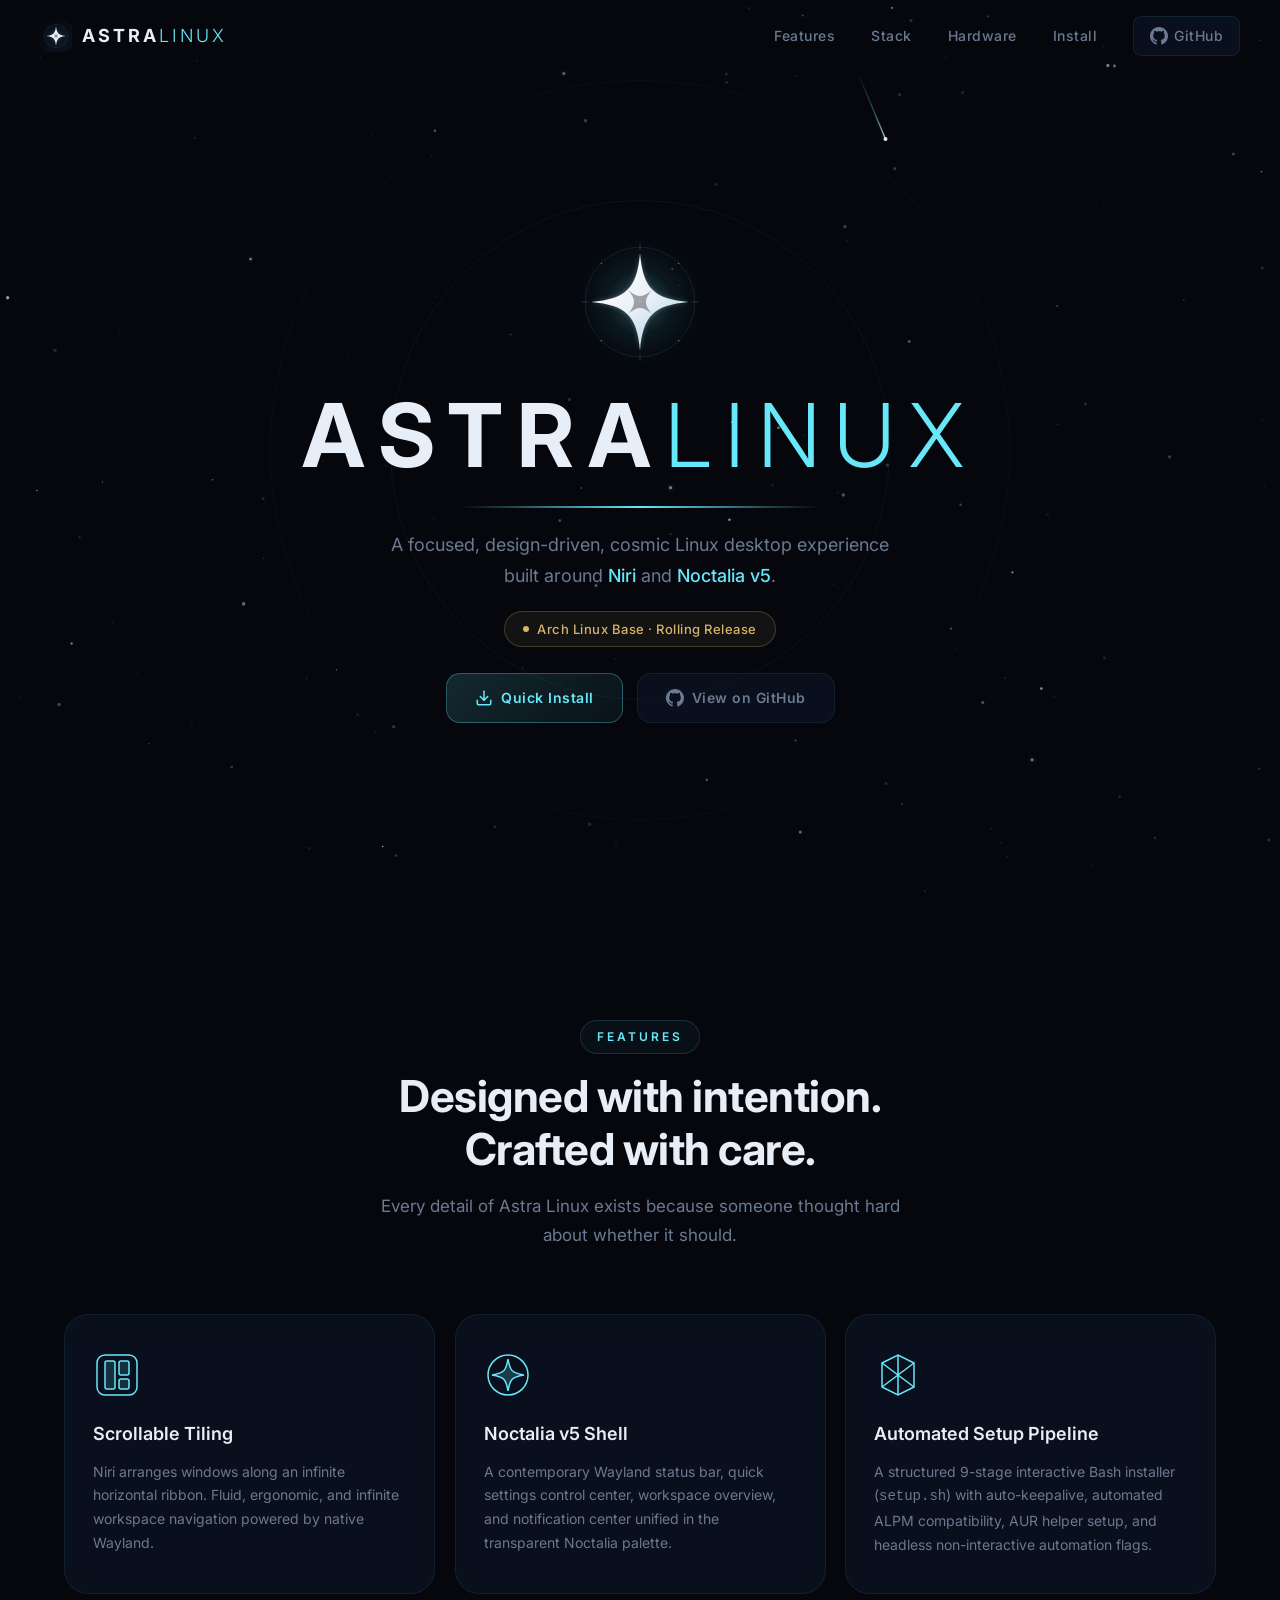
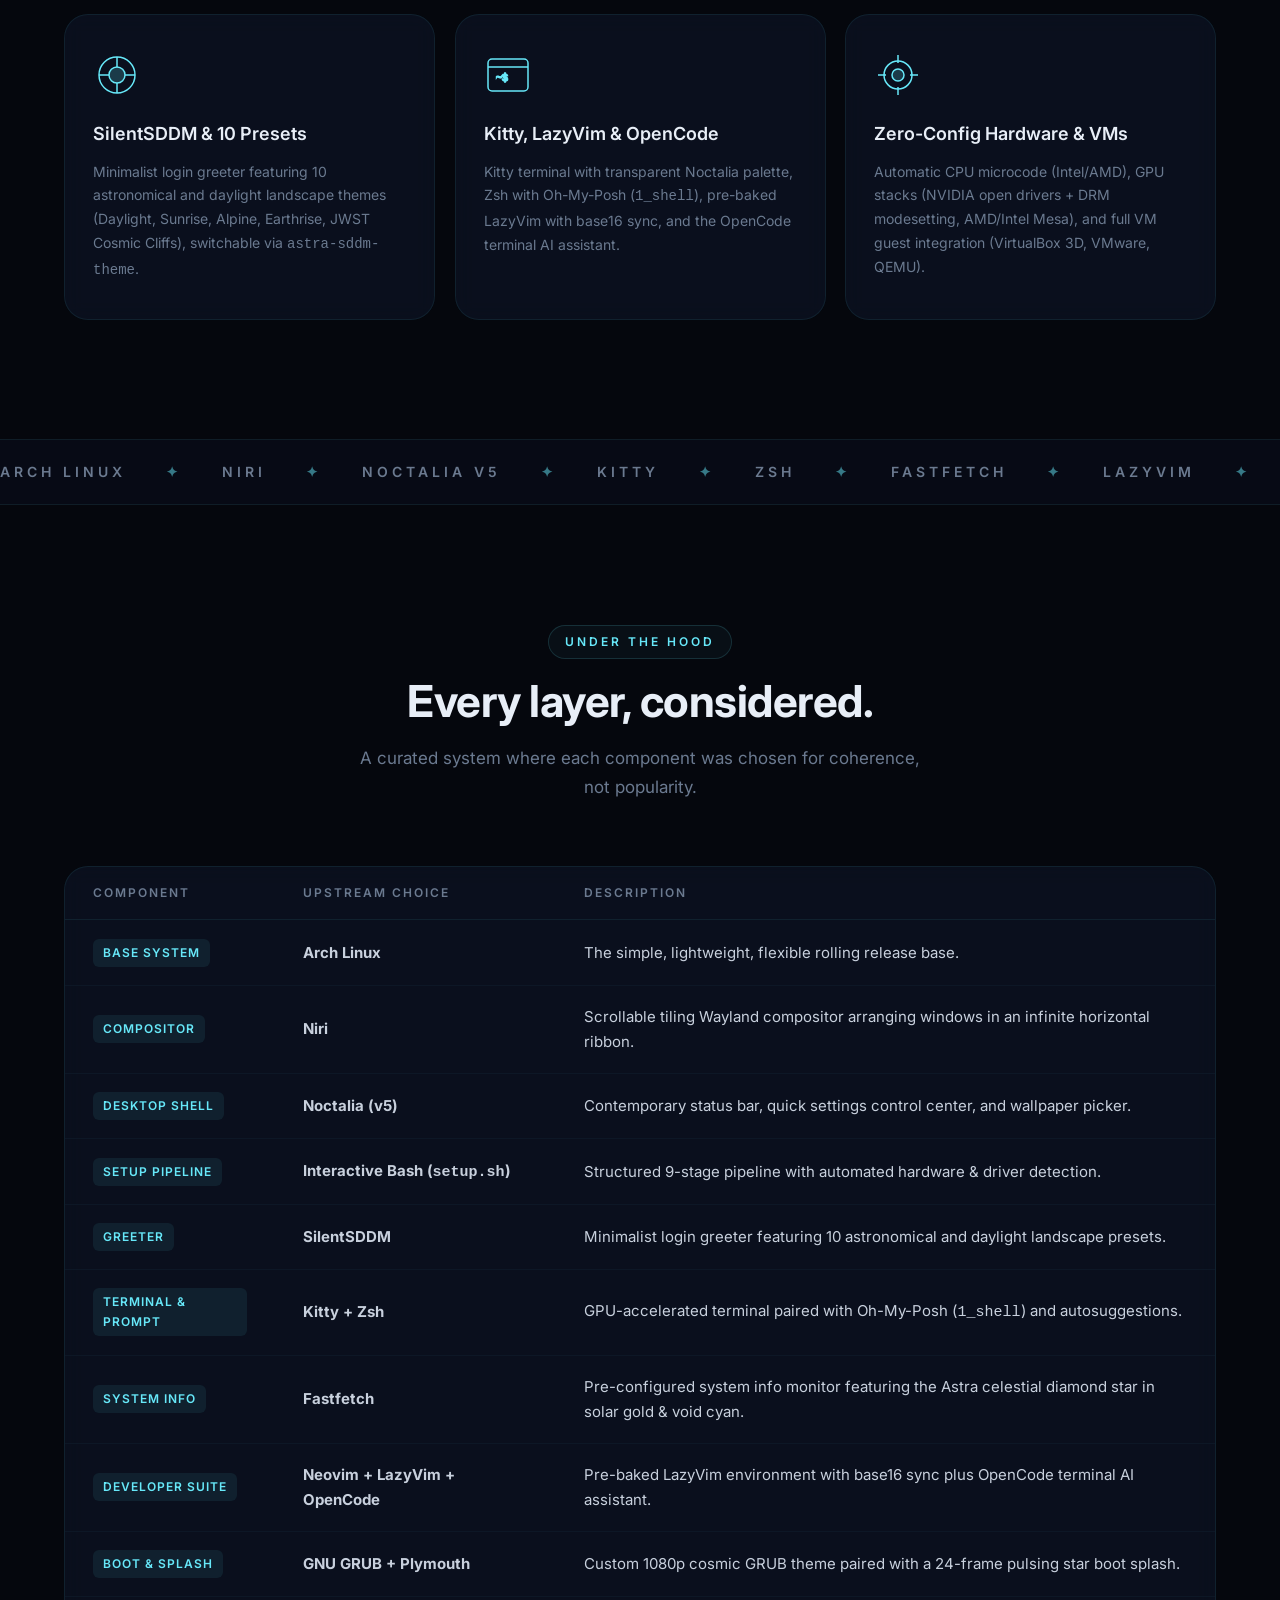
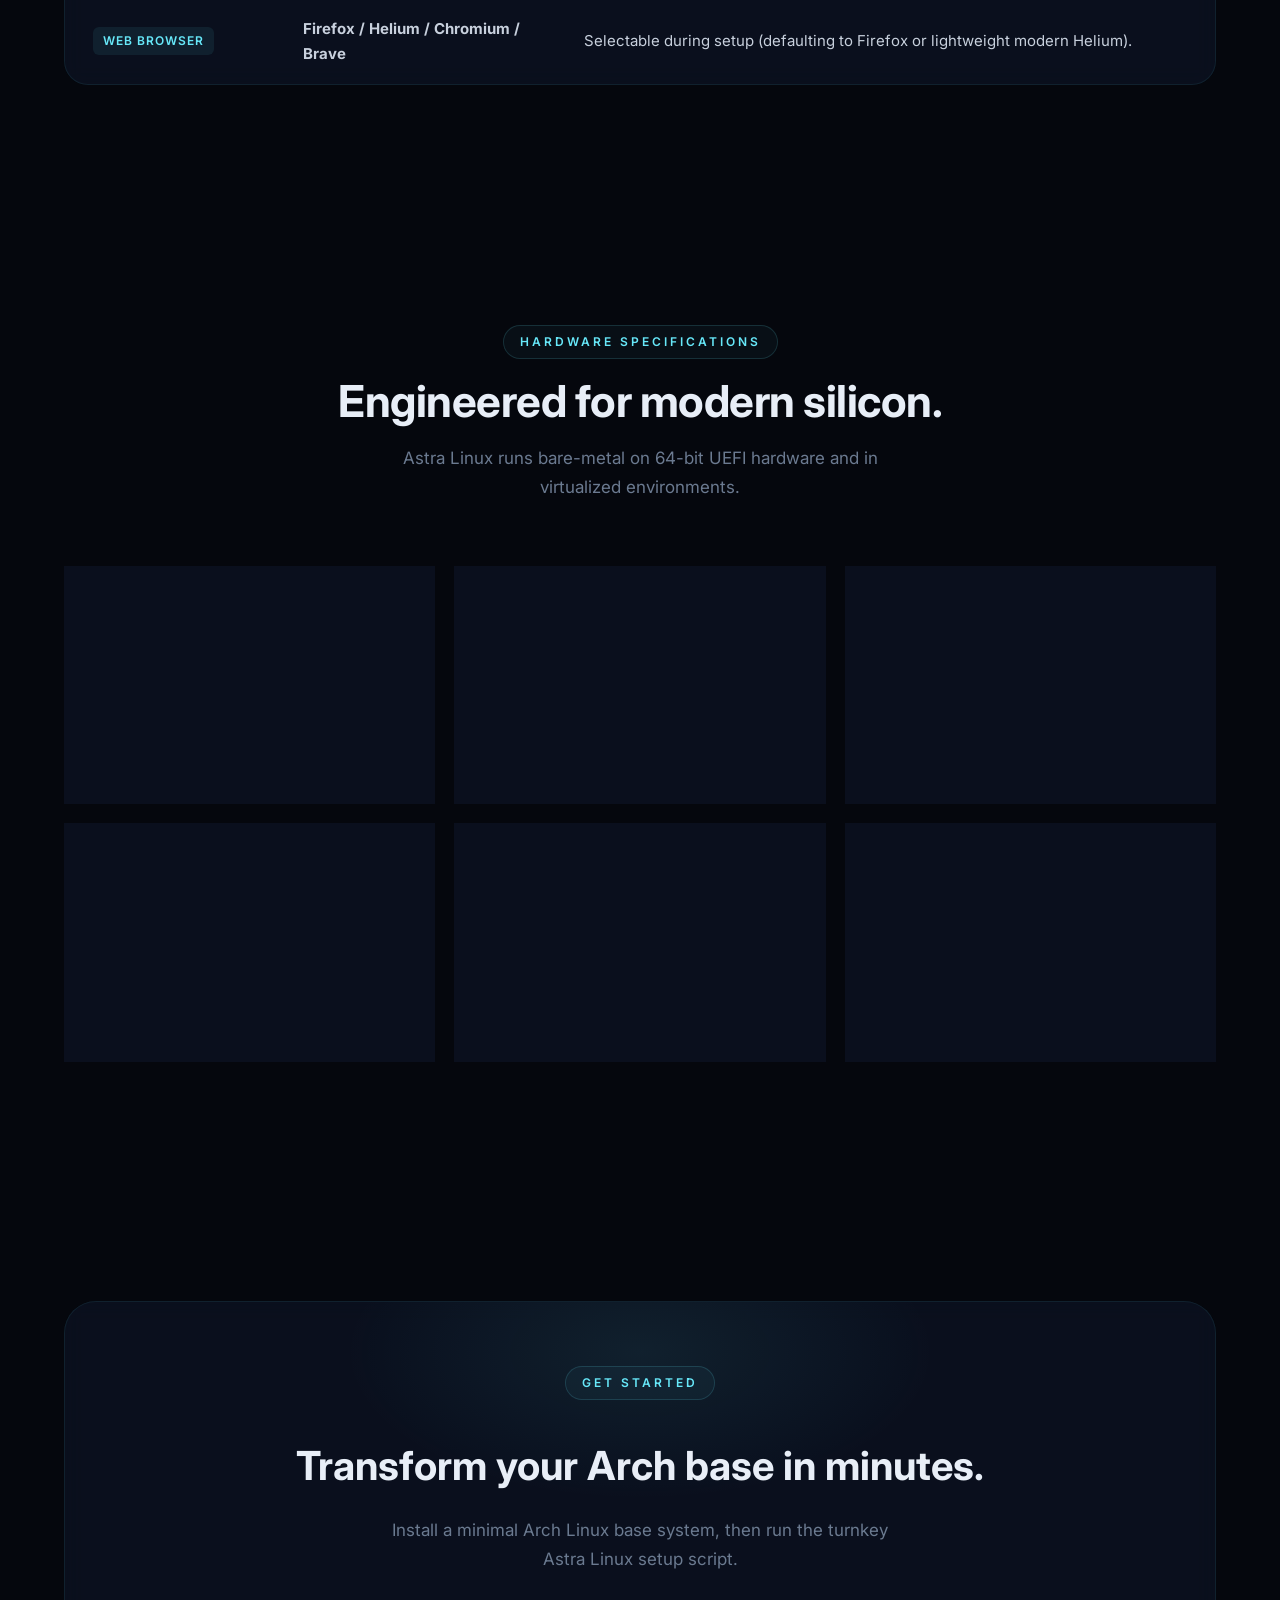
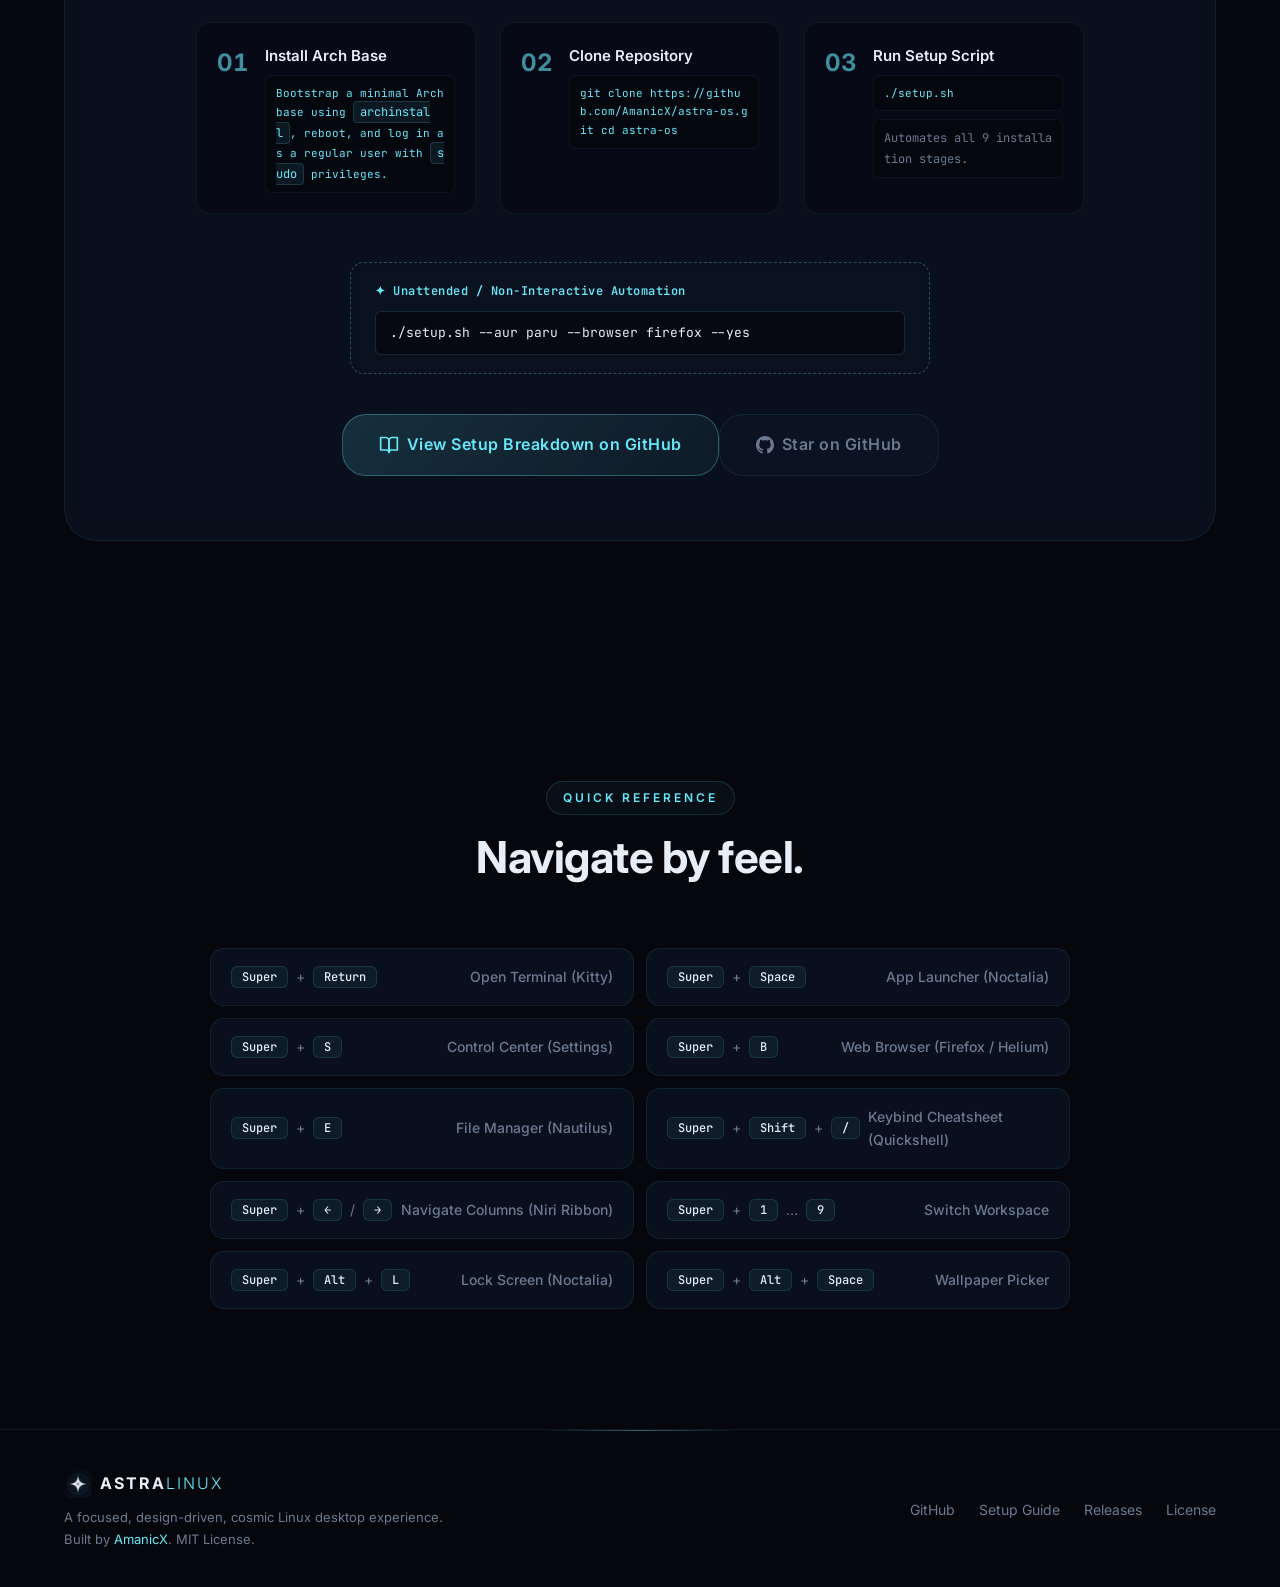
==== commit 8d57867e: "feat(website): remove gallery section and update navigation" ====
--- a/index.html
+++ b/index.html
@@ -47,7 +47,6 @@
       <div class="nav__links">
         <a href="#features" class="nav__link">Features</a>
         <a href="#stack" class="nav__link">Stack</a>
-        <a href="#gallery" class="nav__link">Gallery</a>
         <a href="#requirements" class="nav__link">Hardware</a>
         <a href="#install" class="nav__link">Install</a>
         <a href="https://github.com/AmanicX/astra-os" class="nav__link nav__link--github" target="_blank" rel="noopener">
@@ -65,7 +64,6 @@
   <div class="mobile-menu" id="mobileMenu">
     <a href="#features" class="mobile-menu__link">Features</a>
     <a href="#stack" class="mobile-menu__link">Stack</a>
-    <a href="#gallery" class="mobile-menu__link">Gallery</a>
     <a href="#requirements" class="mobile-menu__link">Hardware</a>
     <a href="#install" class="mobile-menu__link">Install</a>
     <a href="https://github.com/AmanicX/astra-os" class="mobile-menu__link" target="_blank" rel="noopener">GitHub</a>
@@ -373,74 +371,6 @@
   </section>
 
   <!-- ═══════════════════════════════════════════════ -->
-  <!--  GALLERY / SCREENSHOTS                          -->
-  <!-- ═══════════════════════════════════════════════ -->
-  <section class="section gallery" id="gallery">
-    <div class="container">
-      <div class="section__header" data-animate="fade-up">
-        <span class="section__tag">Gallery</span>
-        <h2 class="section__title">See the desktop.</h2>
-        <p class="section__desc">Screenshots of Astra Linux in action. Every pixel is intentional.</p>
-      </div>
-
-      <div class="gallery__grid">
-        <div class="gallery__item gallery__item--wide" data-animate="fade-up" data-delay="0">
-          <div class="gallery__preview">
-            <img src="site-assets/screenshot-desktop.jpg" alt="Astra Linux Astral Meridian Desktop" class="gallery__img" loading="lazy">
-            <div class="gallery__caption">
-              <span class="gallery__caption-title">Astral Meridian Desktop</span>
-              <span class="gallery__caption-sub">Astra Linux &middot; Niri + Noctalia v5 Shell</span>
-            </div>
-          </div>
-        </div>
-        <div class="gallery__item" data-animate="fade-up" data-delay="100">
-          <div class="gallery__preview">
-            <img src="site-assets/screenshot-terminal.png" alt="Astra Linux Terminal Kitty" class="gallery__img" loading="lazy">
-            <div class="gallery__caption">
-              <span class="gallery__caption-title">Terminal &middot; Kitty</span>
-              <span class="gallery__caption-sub">Zsh + Oh My Posh &middot; Transparent Palette</span>
-            </div>
-          </div>
-        </div>
-        <div class="gallery__item gallery__item--mockup" data-animate="fade-up" data-delay="200">
-          <div class="mockup-window mockup-window--sddm">
-            <div class="mockup-sddm">
-              <div class="mockup-sddm__time">18:42</div>
-              <div class="mockup-sddm__date">Wednesday, October 22</div>
-              <div class="mockup-sddm__user">
-                <div class="mockup-sddm__avatar">✦</div>
-                <span>astra</span>
-              </div>
-            </div>
-            <div class="gallery__caption">
-              <span class="gallery__caption-title">Greeter &middot; SilentSDDM</span>
-              <span class="gallery__caption-sub">10 Astronomical &amp; Daylight Presets</span>
-            </div>
-          </div>
-        </div>
-        <div class="gallery__item" data-animate="fade-up" data-delay="300">
-          <div class="gallery__preview gallery__preview--fastfetch">
-            <img src="site-assets/screenshot-fastfetch.png" alt="Astra Linux Fastfetch System Information" class="gallery__img gallery__img--fastfetch" loading="lazy">
-            <div class="gallery__caption">
-              <span class="gallery__caption-title">System Specs &middot; Fastfetch</span>
-              <span class="gallery__caption-sub">Astra Linux x86_64 &middot; Diamond Star ASCII</span>
-            </div>
-          </div>
-        </div>
-        <div class="gallery__item" data-animate="fade-up" data-delay="400">
-          <div class="gallery__preview">
-            <img src="site-assets/screenshot-nvim.jpg" alt="Astra Linux Pre-baked LazyVim Editor" class="gallery__img" loading="lazy">
-            <div class="gallery__caption">
-              <span class="gallery__caption-title">Editor &middot; LazyVim</span>
-              <span class="gallery__caption-sub">Pre-baked &middot; Zero-wait Startup</span>
-            </div>
-          </div>
-        </div>
-      </div>
-    </div>
-  </section>
-
-  <!-- ═══════════════════════════════════════════════ -->
   <!--  SYSTEM REQUIREMENTS & HARDWARE ARCHITECTURE    -->
   <!-- ═══════════════════════════════════════════════ -->
   <section class="section requirements" id="requirements">
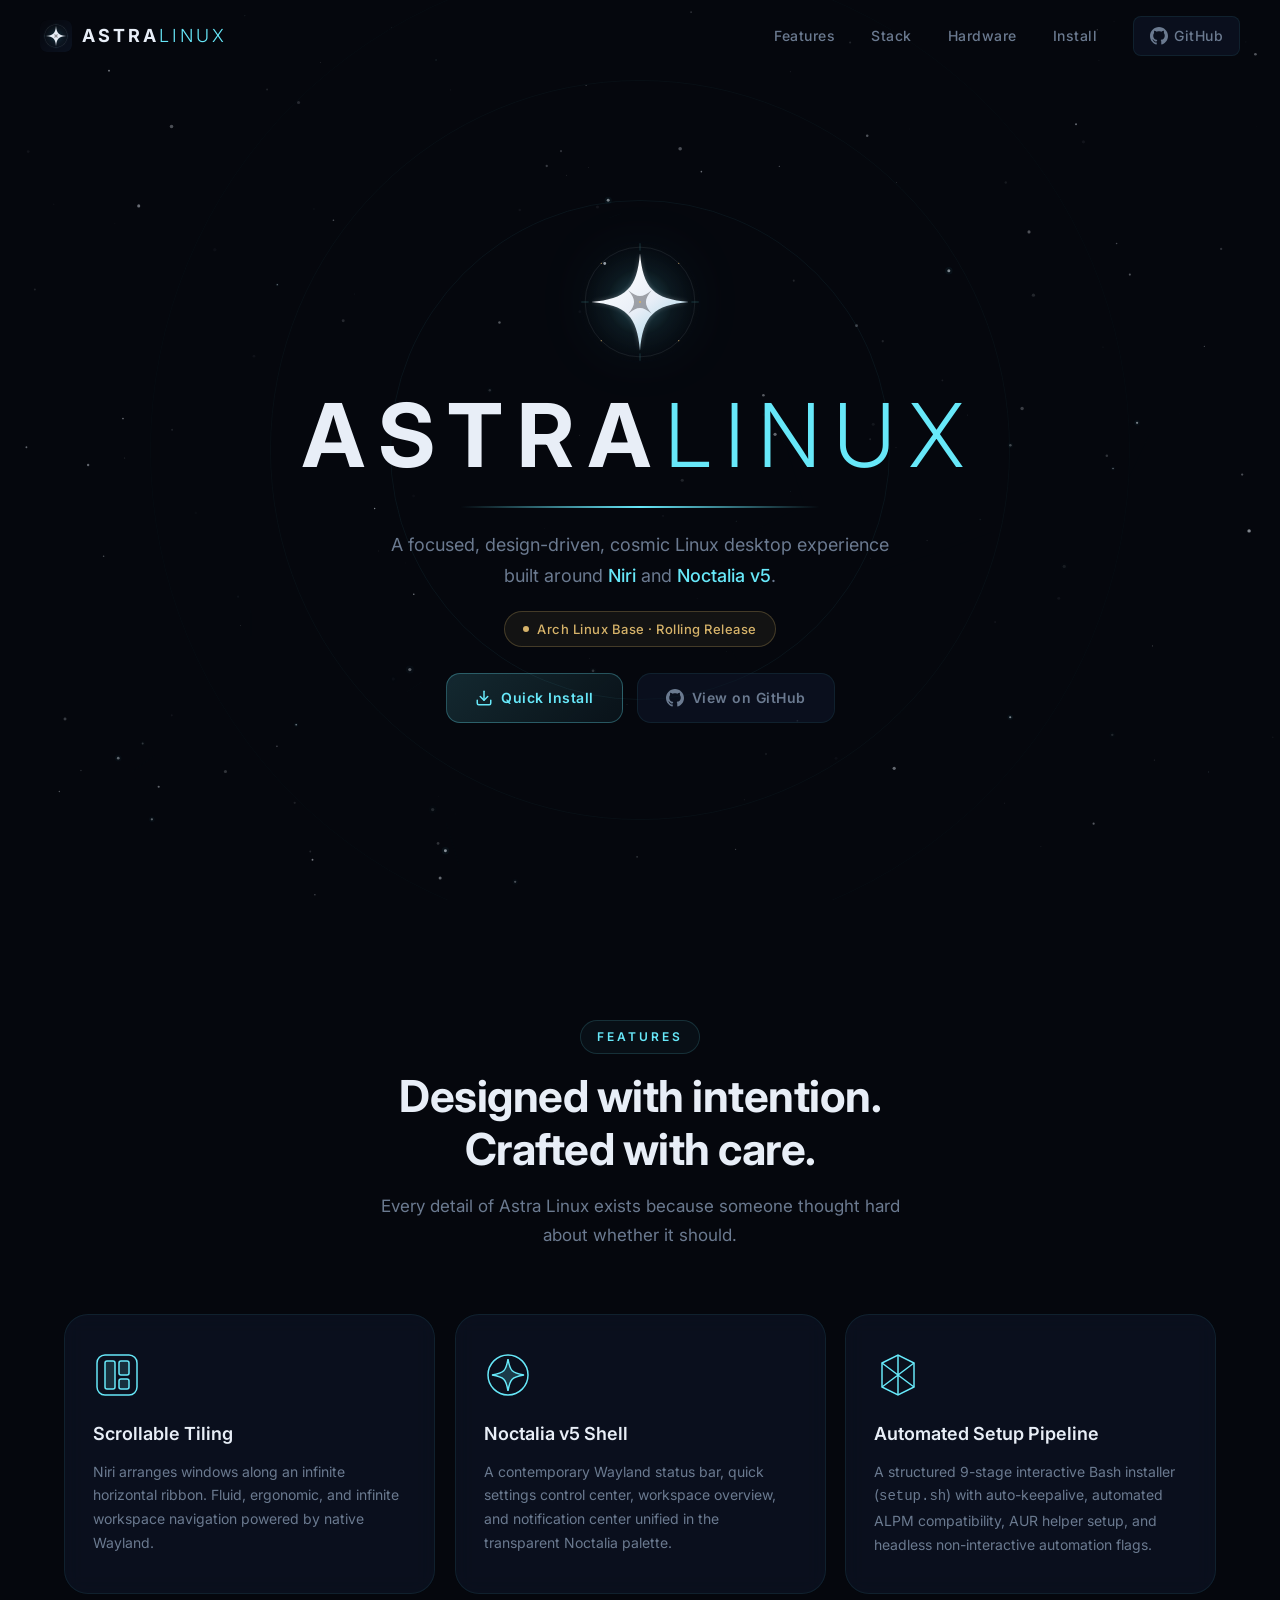
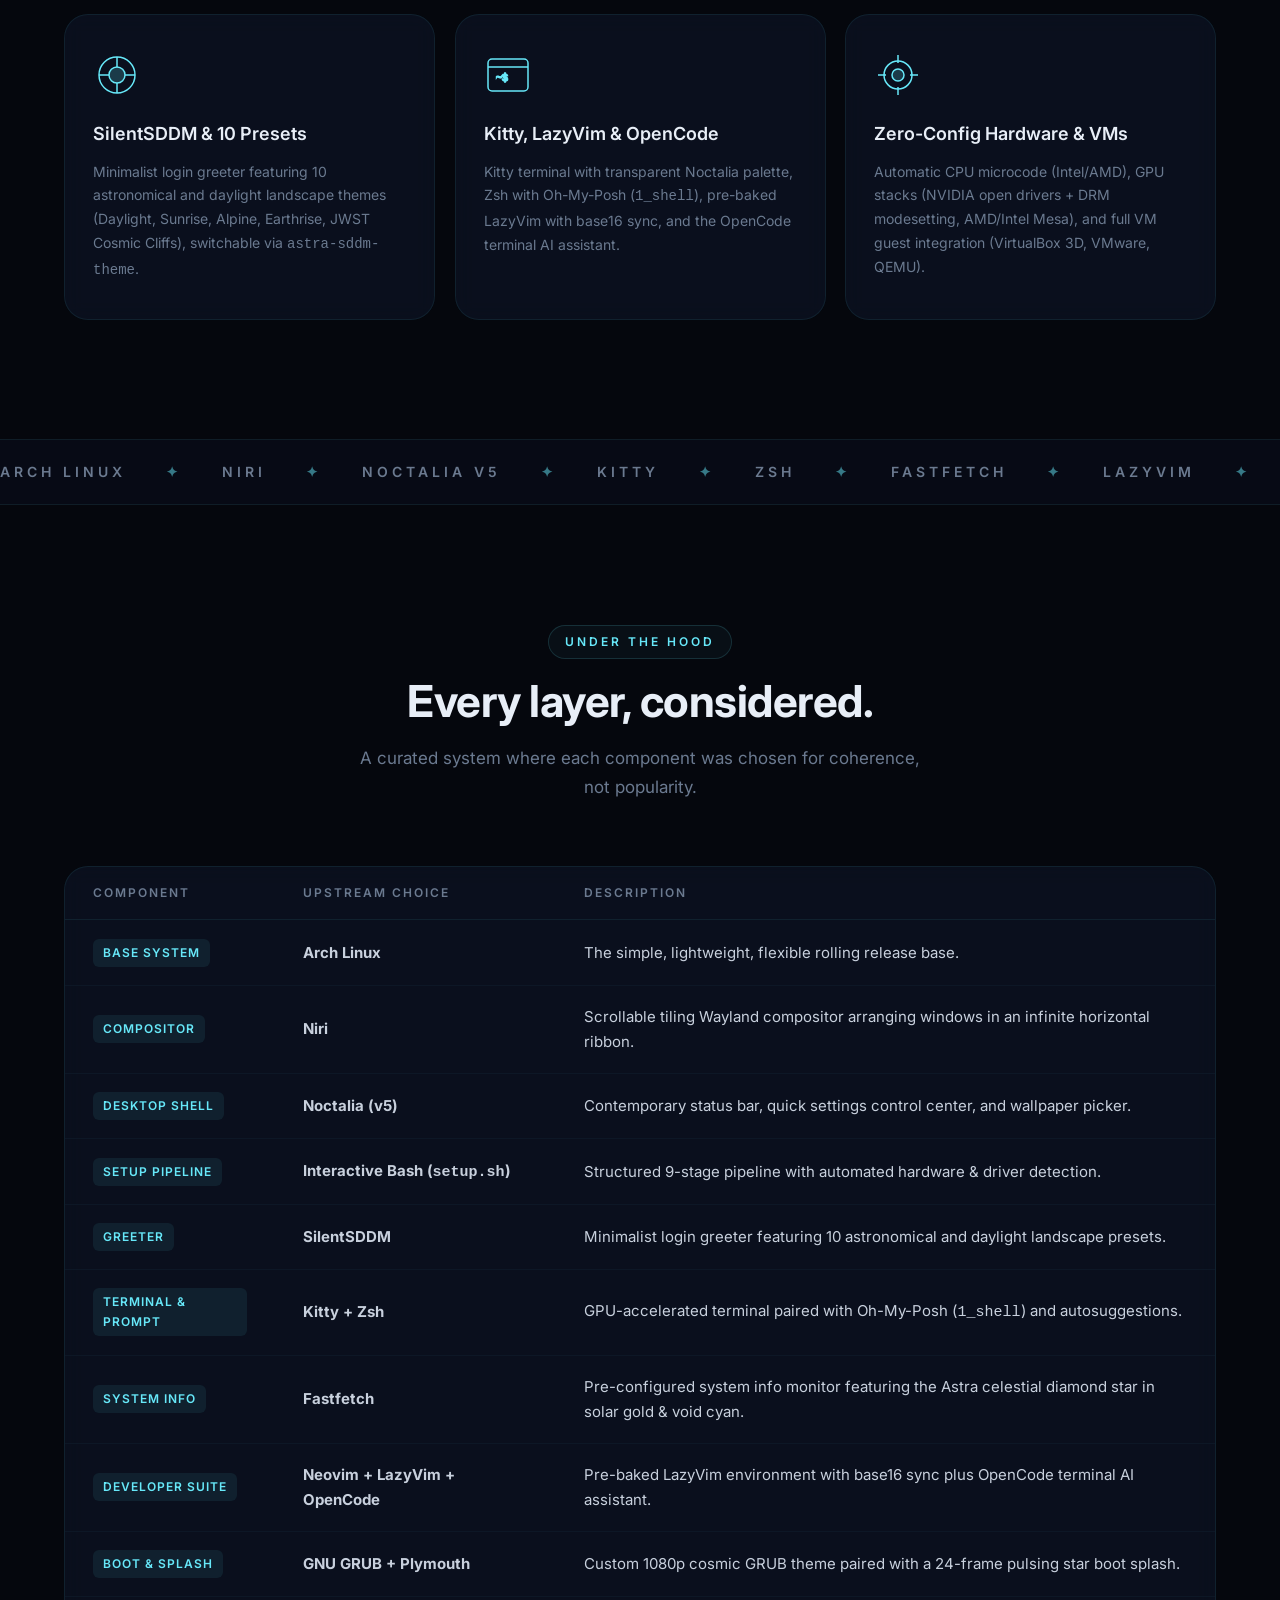
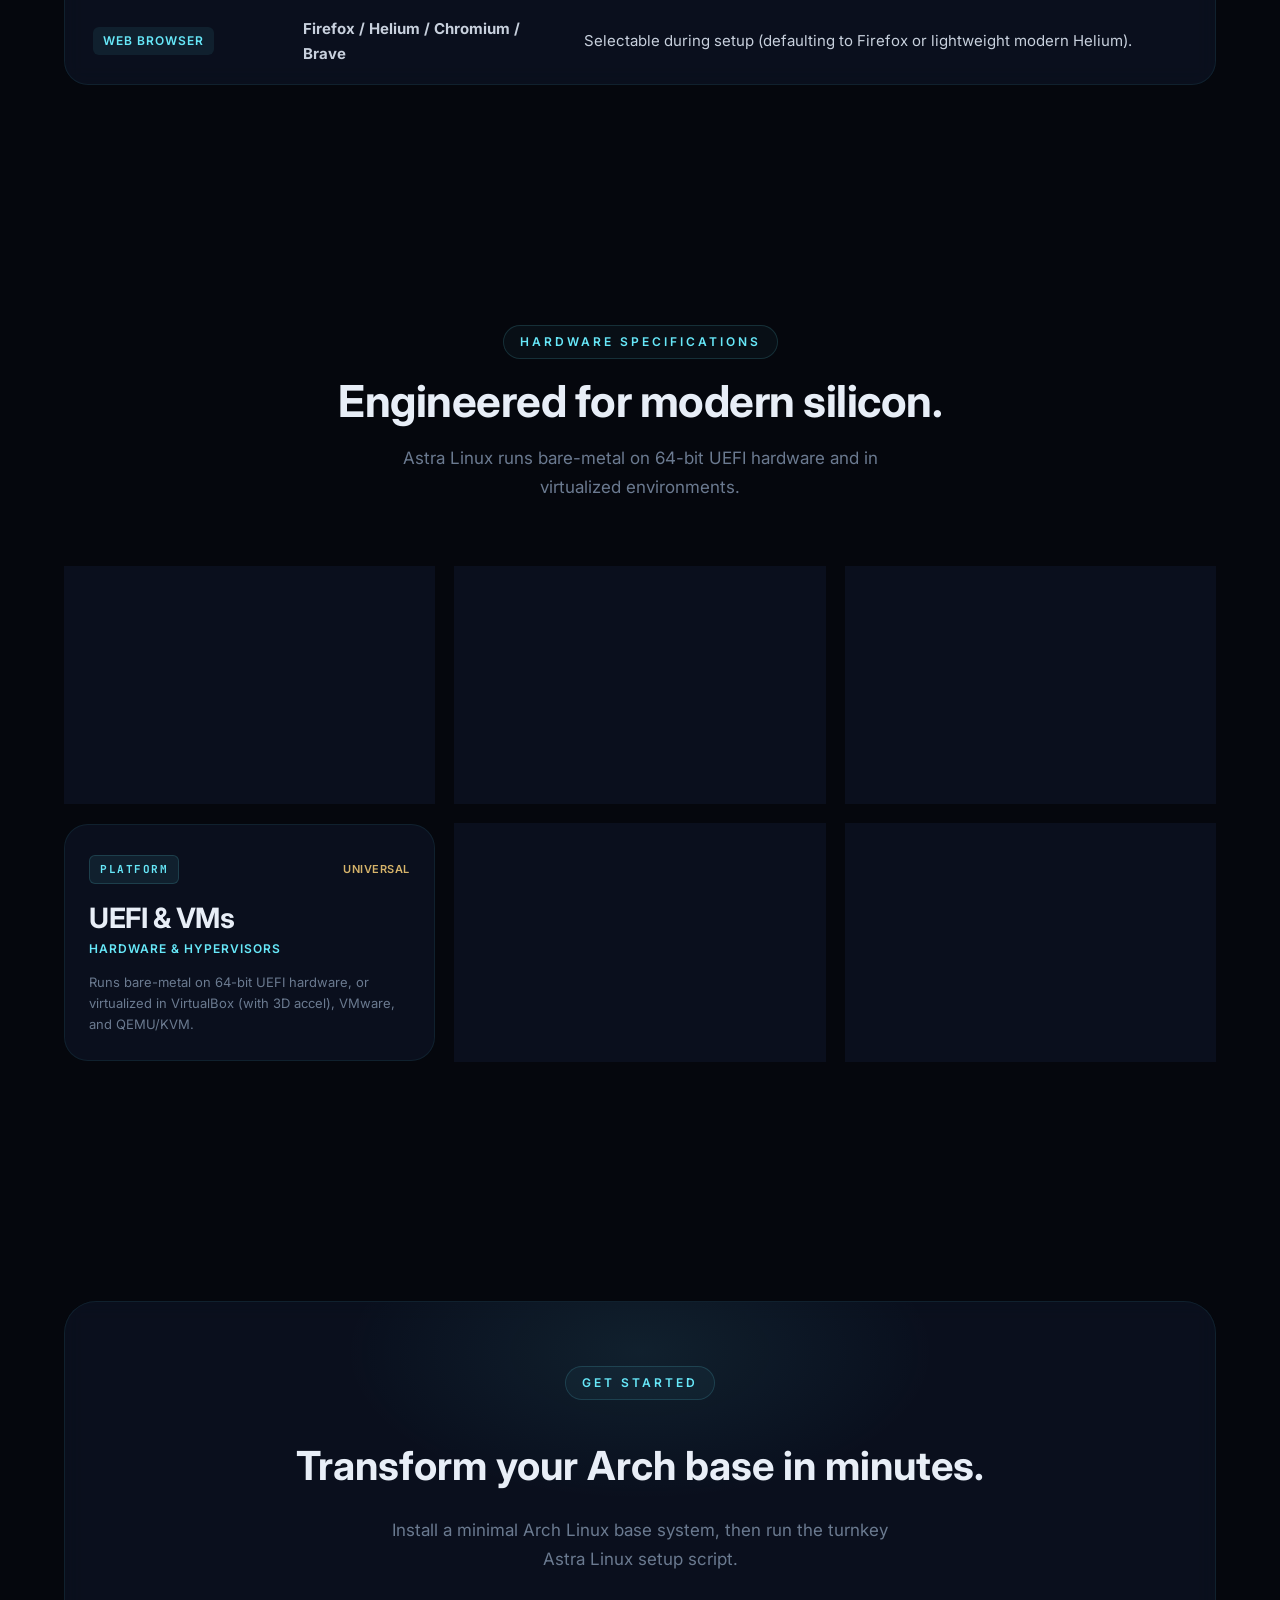
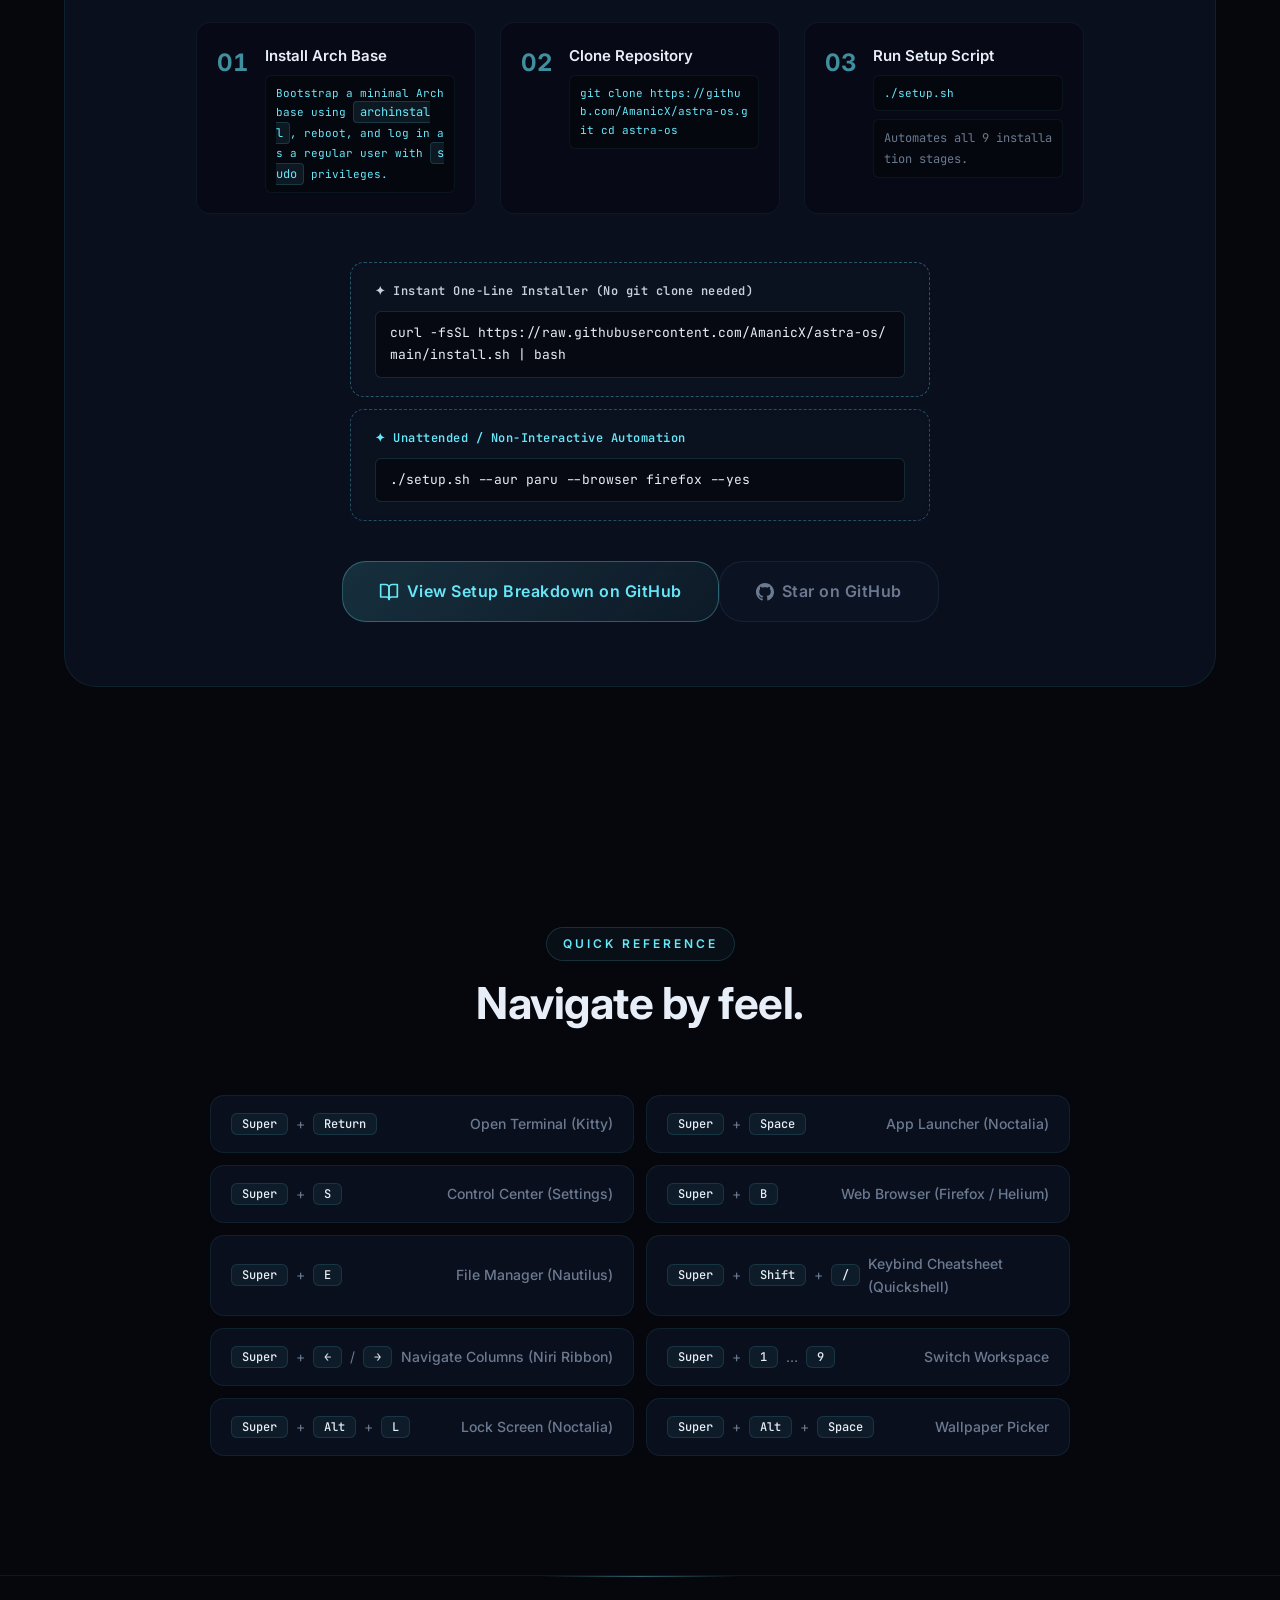
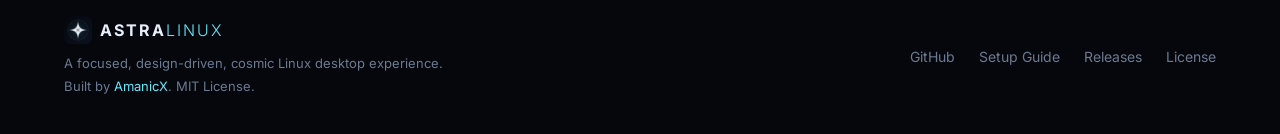
==== commit bb7edb4e: "feat: add one-line curl installer support and update documentation" ====
--- a/index.html
+++ b/index.html
@@ -489,6 +489,11 @@
             </div>
           </div>
 
+          <div class="install__quick-box" data-animate="fade-up" data-delay="50" style="margin-bottom: 12px; border-color: rgba(94, 230, 242, 0.35);">
+            <div class="install__quick-box-label" style="color: var(--accent-cyan);">✦ Instant One-Line Installer (No git clone needed)</div>
+            <code>curl -fsSL https://raw.githubusercontent.com/AmanicX/astra-os/main/install.sh | bash</code>
+          </div>
+
           <div class="install__quick-box" data-animate="fade-up" data-delay="100">
             <div class="install__quick-box-label">✦ Unattended / Non-Interactive Automation</div>
             <code>./setup.sh --aur paru --browser firefox --yes</code>
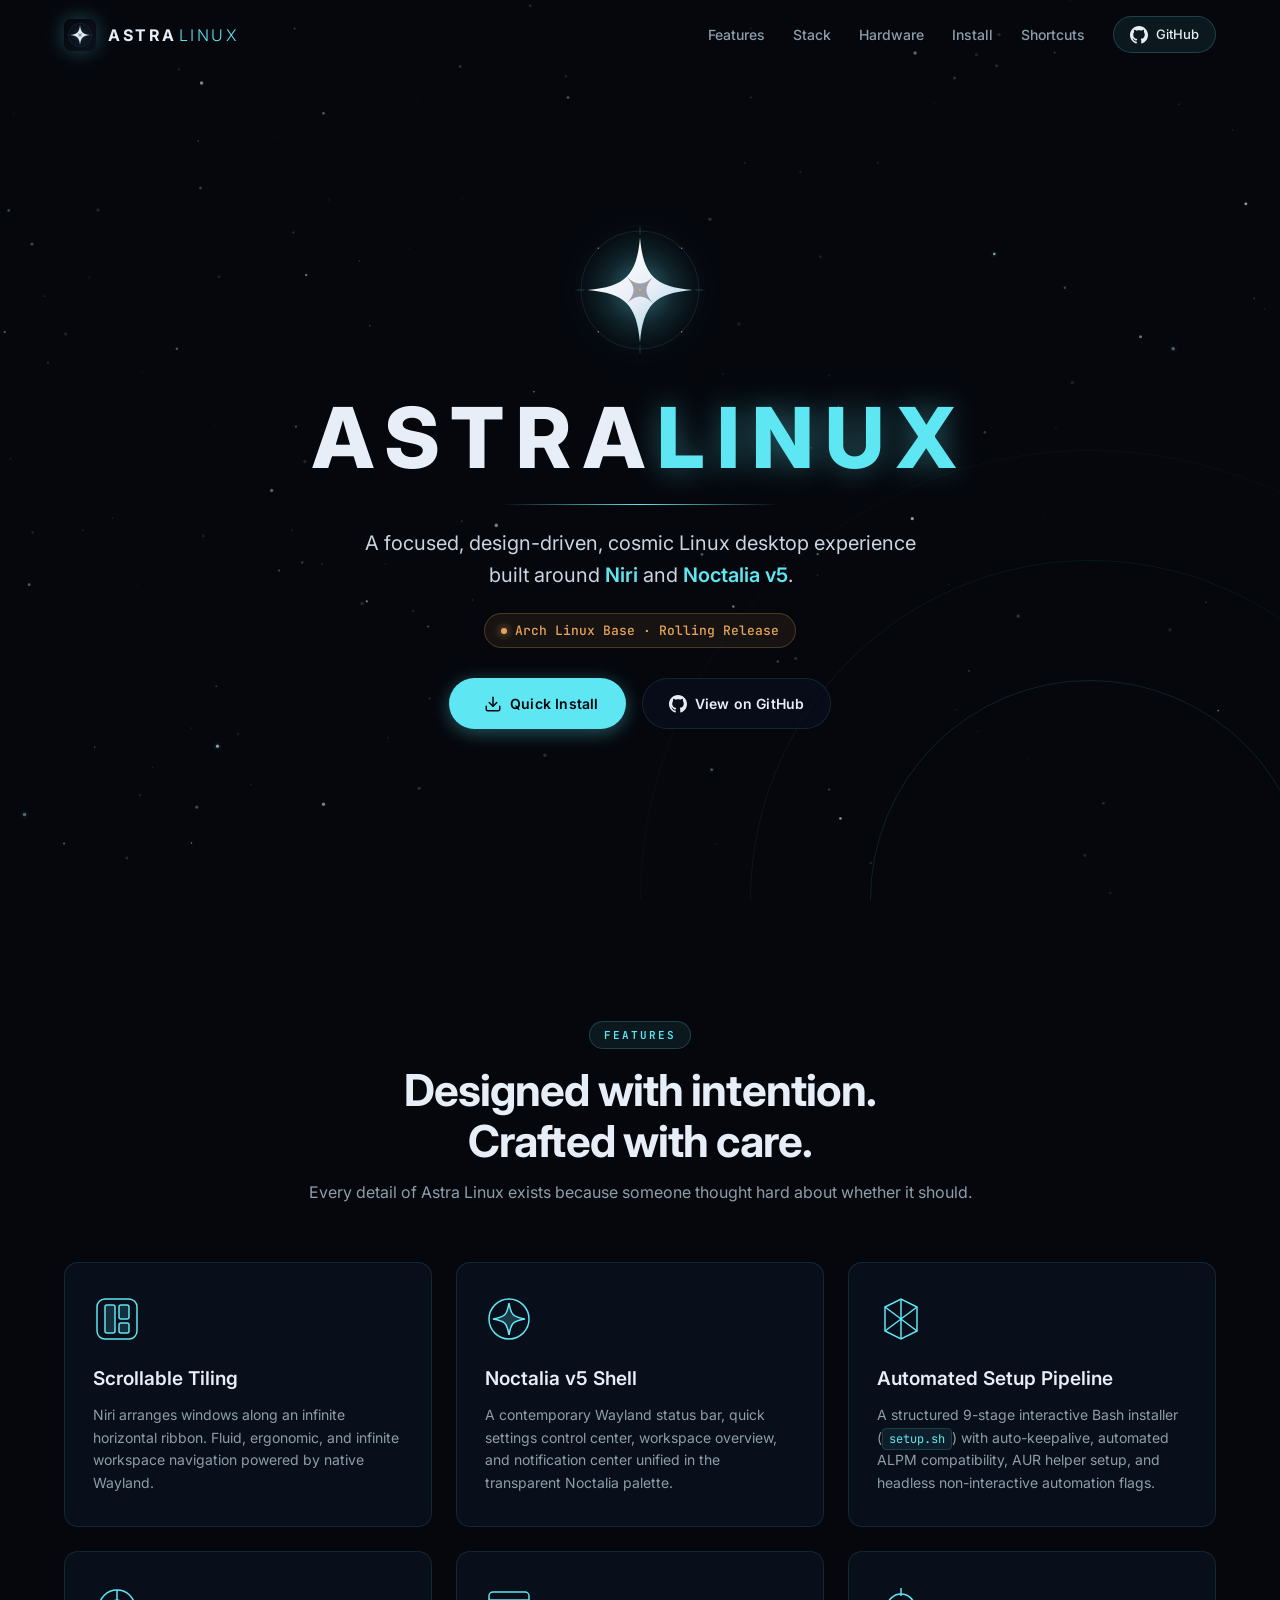
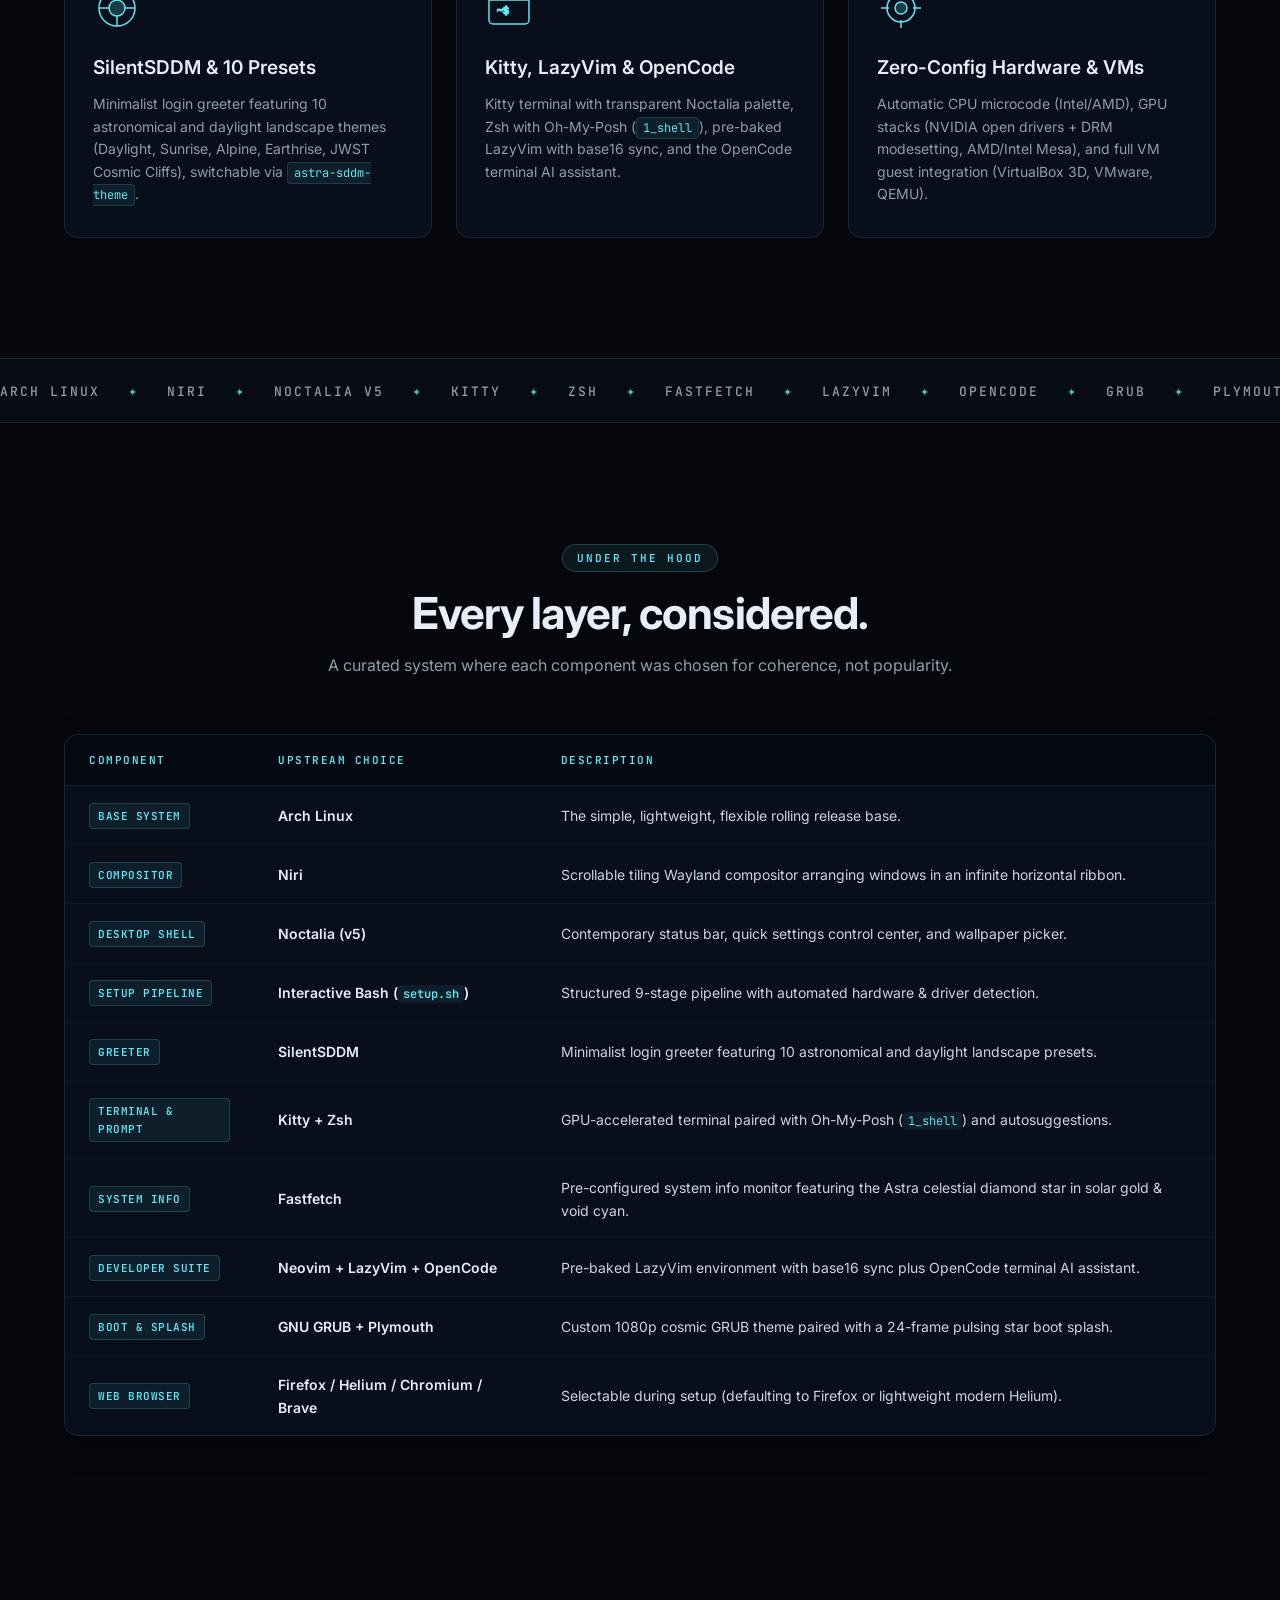
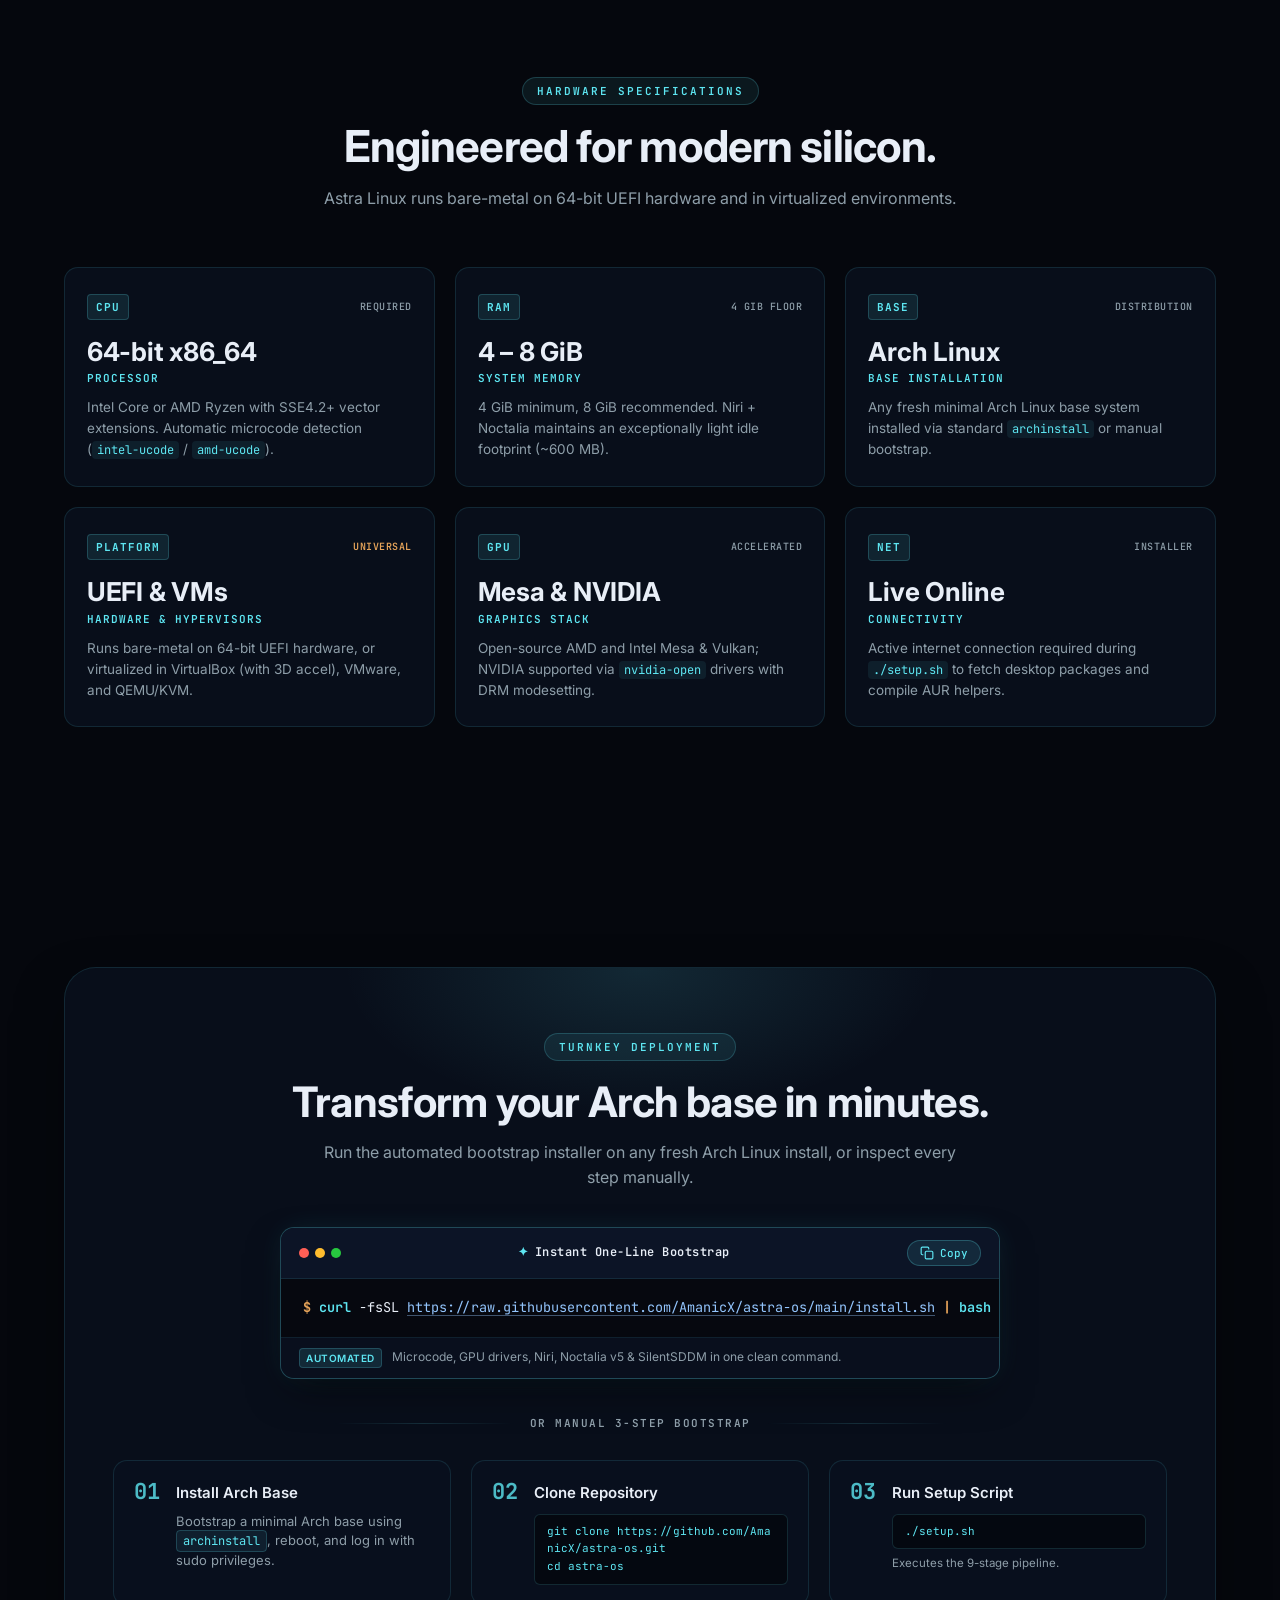
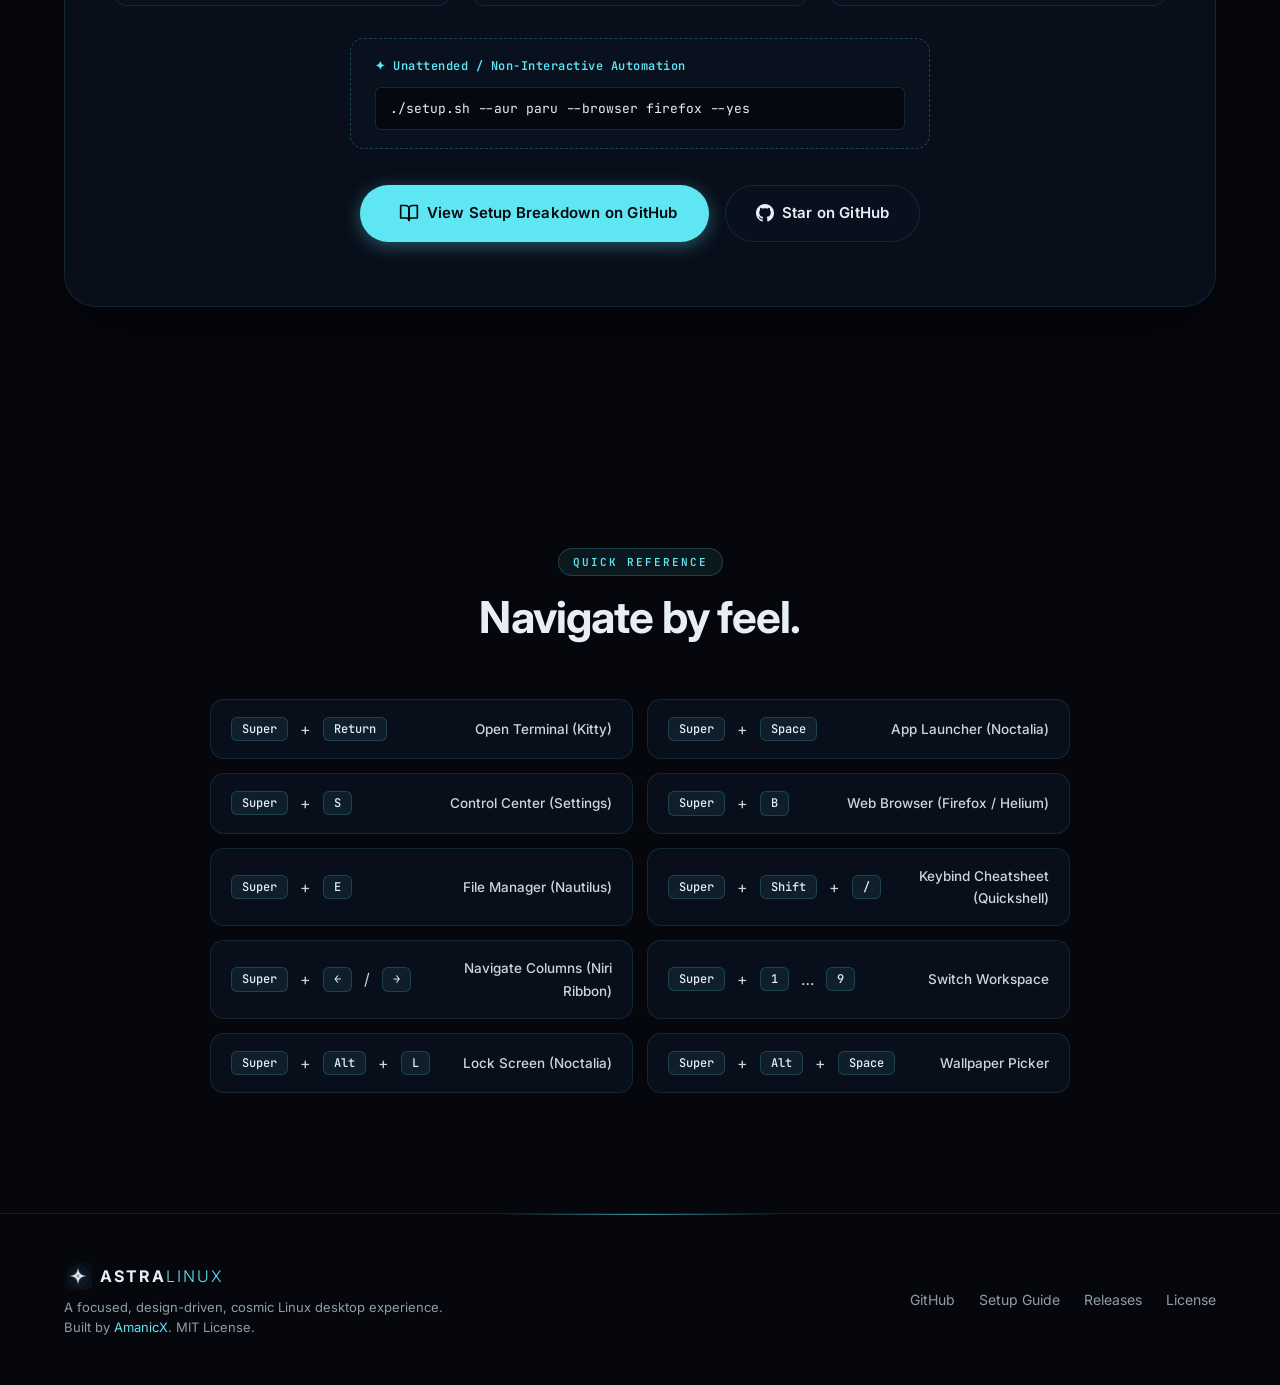
==== commit 7a30c731: "feat(website): elevate design with impeccable, emil-kowalski, and taste principles" ====
--- a/index.html
+++ b/index.html
@@ -49,6 +49,7 @@
         <a href="#stack" class="nav__link">Stack</a>
         <a href="#requirements" class="nav__link">Hardware</a>
         <a href="#install" class="nav__link">Install</a>
+        <a href="#keybinds" class="nav__link">Shortcuts</a>
         <a href="https://github.com/AmanicX/astra-os" class="nav__link nav__link--github" target="_blank" rel="noopener">
           <svg width="18" height="18" viewBox="0 0 24 24" fill="currentColor"><path d="M12 0c-6.626 0-12 5.373-12 12 0 5.302 3.438 9.8 8.207 11.387.599.111.793-.261.793-.577v-2.234c-3.338.726-4.033-1.416-4.033-1.416-.546-1.387-1.333-1.756-1.333-1.756-1.089-.745.083-.729.083-.729 1.205.084 1.839 1.237 1.839 1.237 1.07 1.834 2.807 1.304 3.492.997.107-.775.418-1.305.762-1.604-2.665-.305-5.467-1.334-5.467-5.931 0-1.311.469-2.381 1.236-3.221-.124-.303-.535-1.524.117-3.176 0 0 1.008-.322 3.301 1.23.957-.266 1.983-.399 3.003-.404 1.02.005 2.047.138 3.006.404 2.291-1.552 3.297-1.23 3.297-1.23.653 1.653.242 2.874.118 3.176.77.84 1.235 1.911 1.235 3.221 0 4.609-2.807 5.624-5.479 5.921.43.372.823 1.102.823 2.222v3.293c0 .319.192.694.801.576 4.765-1.589 8.199-6.086 8.199-11.386 0-6.627-5.373-12-12-12z"/></svg>
           GitHub
@@ -66,6 +67,7 @@
     <a href="#stack" class="mobile-menu__link">Stack</a>
     <a href="#requirements" class="mobile-menu__link">Hardware</a>
     <a href="#install" class="mobile-menu__link">Install</a>
+    <a href="#keybinds" class="mobile-menu__link">Shortcuts</a>
     <a href="https://github.com/AmanicX/astra-os" class="mobile-menu__link" target="_blank" rel="noopener">GitHub</a>
   </div>
 
@@ -459,47 +461,84 @@
       <div class="install__card" data-animate="fade-up">
         <div class="install__glow"></div>
         <div class="install__content">
-          <span class="section__tag">Get Started</span>
+          <span class="section__tag">Turnkey Deployment</span>
           <h2 class="install__title">Transform your Arch base in minutes.</h2>
-          <p class="install__desc">Install a minimal Arch Linux base system, then run the turnkey Astra Linux setup script.</p>
-
-          <div class="install__steps">
+          <p class="install__desc">Run the automated bootstrap installer on any fresh Arch Linux install, or inspect every step manually.</p>
+
+          <!-- HERO TERMINAL: ONE-LINE INSTALLER -->
+          <div class="install__terminal" data-animate="fade-up" data-delay="50">
+            <div class="install__terminal-bar">
+              <div class="install__terminal-dots">
+                <span class="term-dot term-dot--red"></span>
+                <span class="term-dot term-dot--yellow"></span>
+                <span class="term-dot term-dot--green"></span>
+              </div>
+              <div class="install__terminal-label">
+                <span class="terminal-star">✦</span>
+                <span>Instant One-Line Bootstrap</span>
+              </div>
+              <button class="install__copy-pill" id="copyOneLinerBtn" type="button" aria-label="Copy bootstrap command">
+                <svg width="14" height="14" viewBox="0 0 24 24" fill="none" stroke="currentColor" stroke-width="2" stroke-linecap="round" stroke-linejoin="round"><rect x="9" y="9" width="13" height="13" rx="2" ry="2"></rect><path d="M5 15H4a2 2 0 0 1-2-2V4a2 2 0 0 1 2-2h9a2 2 0 0 1 2 2v1"></path></svg>
+                <span class="copy-text">Copy</span>
+              </button>
+            </div>
+            <div class="install__terminal-body" id="oneLinerCodeBlock" role="button" tabindex="0" title="Click to copy command">
+              <span class="term-prompt">$</span>
+              <span class="token-cmd">curl</span>
+              <span class="token-flag">-fsSL</span>
+              <span class="token-url">https://raw.githubusercontent.com/AmanicX/astra-os/main/install.sh</span>
+              <span class="token-pipe">|</span>
+              <span class="token-cmd">bash</span>
+            </div>
+            <div class="install__terminal-footer">
+              <span class="terminal-badge">Automated</span>
+              <span>Microcode, GPU drivers, Niri, Noctalia v5 &amp; SilentSDDM in one clean command.</span>
+            </div>
+          </div>
+
+          <!-- DIVIDER -->
+          <div class="install__divider" data-animate="fade-up" data-delay="100">
+            <span>OR MANUAL 3-STEP BOOTSTRAP</span>
+          </div>
+
+          <!-- MANUAL STEPS -->
+          <div class="install__steps" data-animate="fade-up" data-delay="150">
             <div class="install__step">
               <span class="install__step-num">01</span>
-              <div>
+              <div class="install__step-info">
                 <h4>Install Arch Base</h4>
-                <p>Bootstrap a minimal Arch base using <code>archinstall</code>, reboot, and log in as a regular user with <code>sudo</code> privileges.</p>
+                <p>Bootstrap a minimal Arch base using <code>archinstall</code>, reboot, and log in with sudo privileges.</p>
               </div>
             </div>
             <div class="install__step">
               <span class="install__step-num">02</span>
-              <div>
+              <div class="install__step-info">
                 <h4>Clone Repository</h4>
-                <code>git clone https://github.com/AmanicX/astra-os.git
+                <div class="install__step-code-box">
+                  <code>git clone https://github.com/AmanicX/astra-os.git
 cd astra-os</code>
+                </div>
               </div>
             </div>
             <div class="install__step">
               <span class="install__step-num">03</span>
-              <div>
+              <div class="install__step-info">
                 <h4>Run Setup Script</h4>
-                <code>./setup.sh</code>
-                <p style="margin-top: 8px; font-size: 12px; color: var(--text-dim);">Automates all 9 installation stages.</p>
+                <div class="install__step-code-box">
+                  <code>./setup.sh</code>
+                </div>
+                <p class="install__step-sub">Executes the 9-stage pipeline.</p>
               </div>
             </div>
           </div>
 
-          <div class="install__quick-box" data-animate="fade-up" data-delay="50" style="margin-bottom: 12px; border-color: rgba(94, 230, 242, 0.35);">
-            <div class="install__quick-box-label" style="color: var(--accent-cyan);">✦ Instant One-Line Installer (No git clone needed)</div>
-            <code>curl -fsSL https://raw.githubusercontent.com/AmanicX/astra-os/main/install.sh | bash</code>
-          </div>
-
-          <div class="install__quick-box" data-animate="fade-up" data-delay="100">
+          <!-- AUTOMATION / UNATTENDED BOX -->
+          <div class="install__quick-box" data-animate="fade-up" data-delay="200">
             <div class="install__quick-box-label">✦ Unattended / Non-Interactive Automation</div>
             <code>./setup.sh --aur paru --browser firefox --yes</code>
           </div>
 
-          <div class="install__actions">
+          <div class="install__actions" data-animate="fade-up" data-delay="250">
             <a href="https://github.com/AmanicX/astra-os#-what-setupsh-does-detailed-breakdown" class="btn btn--primary btn--lg" target="_blank" rel="noopener">
               <span class="btn__glow"></span>
               <svg width="20" height="20" viewBox="0 0 24 24" fill="none" stroke="currentColor" stroke-width="2" stroke-linecap="round" stroke-linejoin="round"><path d="M2 3h6a4 4 0 0 1 4 4v14a3 3 0 0 0-3-3H2z"/><path d="M22 3h-6a4 4 0 0 0-4 4v14a3 3 0 0 1 3-3h7z"/></svg>
--- a/site-assets/style.css
+++ b/site-assets/style.css
@@ -0,0 +1,1548 @@
+/* ═══════════════════════════════════════════════════════════
+   Astra Linux Website — Astral Meridian Design System
+   Impeccable & Emil Kowalski Fluid Interactions
+   Palette: Void #05070D · Indigo #0B1220 · Meridian #1E3A5F
+            Starlight #E8EEF7 · Cyan #5EE6F2 · Gold #E6A45A
+   ═══════════════════════════════════════════════════════════ */
+
+/* ── RESET & BASE TOKENS ───────────────────────────────────── */
+*, *::before, *::after {
+  margin: 0;
+  padding: 0;
+  box-sizing: border-box;
+}
+
+:root {
+  --void: #05070D;
+  --indigo: #0B1220;
+  --meridian: #1E3A5F;
+  --starlight: #E8EEF7;
+  --cyan: #5EE6F2;
+  --cyan-glow: rgba(94, 230, 242, 0.35);
+  --gold: #E6A45A;
+  --text: #CBD5E1;
+  --text-dim: #8E9EA9;
+  --surface: rgba(11, 18, 32, 0.72);
+  --surface-hover: rgba(14, 23, 42, 0.85);
+  --surface-border: rgba(94, 230, 242, 0.12);
+  --surface-border-hover: rgba(94, 230, 242, 0.35);
+
+  --radius-sm: 8px;
+  --radius-md: 14px;
+  --radius-lg: 24px;
+  --radius-xl: 32px;
+
+  --ease-spring: cubic-bezier(0.16, 1, 0.3, 1);
+  --ease-tactile: cubic-bezier(0.2, 0.8, 0.2, 1);
+  --font-mono: 'JetBrains Mono', SFMono-Regular, Menlo, Monaco, Consolas, monospace;
+}
+
+html {
+  scroll-behavior: smooth;
+  -webkit-font-smoothing: antialiased;
+  -moz-osx-font-smoothing: grayscale;
+}
+
+body {
+  font-family: 'Inter', -apple-system, BlinkMacSystemFont, 'Segoe UI', Roboto, sans-serif;
+  font-size: 16px;
+  line-height: 1.65;
+  color: var(--text);
+  background: var(--void);
+  overflow-x: hidden;
+  animation: page-enter 0.5s var(--ease-spring);
+}
+
+@keyframes page-enter {
+  from { opacity: 0; transform: translateY(6px); }
+  to { opacity: 1; transform: translateY(0); }
+}
+
+::selection {
+  background: rgba(94, 230, 242, 0.25);
+  color: #FFFFFF;
+}
+
+a {
+  color: inherit;
+  text-decoration: none;
+}
+
+img {
+  max-width: 100%;
+  display: block;
+}
+
+.container {
+  max-width: 1200px;
+  margin: 0 auto;
+  padding: 0 24px;
+}
+
+/* ── CURSOR GLOW ───────────────────────────────────────────── */
+.cursor-glow {
+  position: fixed;
+  width: 550px;
+  height: 550px;
+  border-radius: 50%;
+  pointer-events: none;
+  z-index: 9999;
+  background: radial-gradient(circle, rgba(94, 230, 242, 0.05) 0%, transparent 70%);
+  transform: translate(-50%, -50%);
+  transition: opacity 0.3s ease;
+  opacity: 0;
+  will-change: transform;
+}
+
+.cursor-glow.active {
+  opacity: 1;
+}
+
+/* ── STARFIELD CANVAS ──────────────────────────────────────── */
+#starfield {
+  position: fixed;
+  top: 0;
+  left: 0;
+  width: 100%;
+  height: 100%;
+  pointer-events: none;
+  z-index: 0;
+}
+
+/* ── NAVIGATION ────────────────────────────────────────────── */
+.nav {
+  position: fixed;
+  top: 0;
+  left: 0;
+  width: 100%;
+  z-index: 1000;
+  padding: 16px 0;
+  transition: background 0.3s ease, padding 0.3s ease, border-color 0.3s ease, backdrop-filter 0.3s ease;
+  border-bottom: 1px solid transparent;
+}
+
+.nav.scrolled {
+  background: rgba(5, 7, 13, 0.85);
+  backdrop-filter: blur(16px);
+  -webkit-backdrop-filter: blur(16px);
+  padding: 12px 0;
+  border-bottom-color: rgba(94, 230, 242, 0.1);
+  box-shadow: 0 4px 24px rgba(0, 0, 0, 0.5);
+}
+
+.nav__inner {
+  max-width: 1200px;
+  margin: 0 auto;
+  padding: 0 24px;
+  display: flex;
+  align-items: center;
+  justify-content: space-between;
+}
+
+.nav__logo {
+  display: flex;
+  align-items: center;
+  gap: 12px;
+  text-decoration: none;
+  transition: transform 0.2s var(--ease-spring);
+}
+
+.nav__logo:hover {
+  transform: translateY(-1px);
+}
+
+.nav__logo:active {
+  transform: scale(0.97);
+}
+
+.nav__logo img {
+  border-radius: 6px;
+  filter: drop-shadow(0 0 10px rgba(94, 230, 242, 0.3));
+}
+
+.nav__wordmark {
+  font-family: 'Inter', sans-serif;
+  font-weight: 700;
+  font-size: 16px;
+  letter-spacing: 2.5px;
+  color: var(--starlight);
+}
+
+.nav__os {
+  font-weight: 300;
+  color: var(--cyan);
+  margin-left: 2px;
+}
+
+.nav__links {
+  display: flex;
+  align-items: center;
+  gap: 28px;
+}
+
+.nav__link {
+  font-size: 14px;
+  font-weight: 500;
+  color: var(--text-dim);
+  transition: color 0.2s ease, transform 0.2s var(--ease-spring);
+  position: relative;
+  padding: 4px 0;
+}
+
+.nav__link:hover {
+  color: var(--starlight);
+}
+
+.nav__link:focus-visible {
+  outline: 2px solid var(--cyan);
+  outline-offset: 4px;
+  border-radius: 4px;
+}
+
+.nav__link--github {
+  display: inline-flex;
+  align-items: center;
+  gap: 8px;
+  padding: 7px 16px;
+  border-radius: 9999px;
+  background: rgba(94, 230, 242, 0.08);
+  border: 1px solid rgba(94, 230, 242, 0.2);
+  color: var(--starlight);
+  font-size: 13px;
+  font-weight: 500;
+  transition: all 0.2s var(--ease-spring);
+}
+
+.nav__link--github:hover {
+  background: rgba(94, 230, 242, 0.16);
+  border-color: var(--cyan);
+  color: #FFFFFF;
+  transform: translateY(-1px);
+}
+
+.nav__link--github:active {
+  transform: scale(0.96);
+}
+
+.nav__burger {
+  display: none;
+  flex-direction: column;
+  justify-content: center;
+  gap: 5px;
+  width: 32px;
+  height: 32px;
+  background: transparent;
+  border: none;
+  cursor: pointer;
+  padding: 4px;
+}
+
+.nav__burger span {
+  display: block;
+  width: 100%;
+  height: 2px;
+  background: var(--starlight);
+  border-radius: 2px;
+  transition: all 0.3s var(--ease-spring);
+}
+
+.nav__burger.active span:nth-child(1) {
+  transform: translateY(7px) rotate(45deg);
+}
+
+.nav__burger.active span:nth-child(2) {
+  opacity: 0;
+}
+
+.nav__burger.active span:nth-child(3) {
+  transform: translateY(-7px) rotate(-45deg);
+}
+
+/* Mobile Menu */
+.mobile-menu {
+  position: fixed;
+  top: 0;
+  left: 0;
+  width: 100%;
+  height: 100vh;
+  background: rgba(5, 7, 13, 0.96);
+  backdrop-filter: blur(20px);
+  -webkit-backdrop-filter: blur(20px);
+  z-index: 999;
+  display: flex;
+  flex-direction: column;
+  align-items: center;
+  justify-content: center;
+  gap: 24px;
+  opacity: 0;
+  pointer-events: none;
+  transition: opacity 0.3s var(--ease-spring);
+}
+
+.mobile-menu.open {
+  opacity: 1;
+  pointer-events: auto;
+}
+
+.mobile-menu__link {
+  font-size: 20px;
+  font-weight: 600;
+  color: var(--text-dim);
+  transition: color 0.2s ease, transform 0.2s var(--ease-spring);
+}
+
+.mobile-menu__link:hover {
+  color: var(--cyan);
+  transform: scale(1.05);
+}
+
+/* ── HERO SECTION ──────────────────────────────────────────── */
+.hero {
+  position: relative;
+  min-height: 100vh;
+  display: flex;
+  align-items: center;
+  justify-content: center;
+  text-align: center;
+  padding: 130px 24px 80px;
+  overflow: hidden;
+  z-index: 1;
+}
+
+.hero__bg-rings {
+  position: absolute;
+  top: 50%;
+  left: 50%;
+  transform: translate(-50%, -50%);
+  pointer-events: none;
+  width: 900px;
+  height: 900px;
+  z-index: -1;
+}
+
+.hero__ring {
+  position: absolute;
+  top: 50%;
+  left: 50%;
+  border-radius: 50%;
+  border: 1px solid rgba(94, 230, 242, 0.08);
+  transform: translate(-50%, -50%);
+  animation: ring-pulse 14s infinite alternate ease-in-out;
+}
+
+.hero__ring--1 {
+  width: 440px;
+  height: 440px;
+  border-color: rgba(94, 230, 242, 0.12);
+  animation-duration: 10s;
+}
+
+.hero__ring--2 {
+  width: 680px;
+  height: 680px;
+  border-color: rgba(94, 230, 242, 0.07);
+  animation-duration: 16s;
+}
+
+.hero__ring--3 {
+  width: 900px;
+  height: 900px;
+  border-color: rgba(94, 230, 242, 0.04);
+  animation-duration: 22s;
+}
+
+@keyframes ring-pulse {
+  0% { transform: translate(-50%, -50%) scale(0.97); opacity: 0.6; }
+  100% { transform: translate(-50%, -50%) scale(1.03); opacity: 1; }
+}
+
+.hero__content {
+  position: relative;
+  max-width: 860px;
+  display: flex;
+  flex-direction: column;
+  align-items: center;
+  gap: 22px;
+}
+
+.hero__mark {
+  position: relative;
+  margin-bottom: 4px;
+}
+
+.hero__star-svg {
+  filter: drop-shadow(0 0 24px rgba(94, 230, 242, 0.4));
+  animation: star-breathe 6s infinite ease-in-out;
+}
+
+@keyframes star-breathe {
+  0%, 100% { transform: scale(1); filter: drop-shadow(0 0 20px rgba(94, 230, 242, 0.35)); }
+  50% { transform: scale(1.04); filter: drop-shadow(0 0 35px rgba(94, 230, 242, 0.6)); }
+}
+
+.hero__title {
+  font-size: clamp(48px, 8vw, 84px);
+  font-weight: 800;
+  letter-spacing: -0.02em;
+  line-height: 1.05;
+  color: var(--starlight);
+}
+
+.hero__title-main {
+  display: inline-block;
+  letter-spacing: 12px;
+}
+
+.hero__title-accent {
+  color: var(--cyan);
+  text-shadow: 0 0 30px rgba(94, 230, 242, 0.4);
+}
+
+.hero__line {
+  width: min(280px, 60vw);
+  height: 1px;
+  background: linear-gradient(90deg, transparent, var(--cyan), transparent);
+  margin: 0 auto;
+  opacity: 0.7;
+}
+
+.hero__subtitle {
+  font-size: clamp(16px, 2.2vw, 20px);
+  line-height: 1.6;
+  color: var(--text);
+  max-width: 620px;
+}
+
+.hero__subtitle strong {
+  color: var(--cyan);
+  font-weight: 600;
+}
+
+.hero__badge {
+  display: inline-flex;
+  align-items: center;
+  gap: 8px;
+  padding: 6px 16px;
+  border-radius: 9999px;
+  background: rgba(230, 164, 90, 0.08);
+  border: 1px solid rgba(230, 164, 90, 0.25);
+  color: var(--gold);
+  font-size: 13px;
+  font-weight: 500;
+  font-family: var(--font-mono);
+}
+
+.hero__badge-dot {
+  width: 6px;
+  height: 6px;
+  border-radius: 50%;
+  background: var(--gold);
+  box-shadow: 0 0 8px var(--gold);
+  animation: pulse-dot 2s infinite ease-in-out;
+}
+
+@keyframes pulse-dot {
+  0%, 100% { opacity: 0.5; transform: scale(0.9); }
+  50% { opacity: 1; transform: scale(1.3); }
+}
+
+.hero__actions {
+  display: flex;
+  align-items: center;
+  gap: 16px;
+  margin-top: 8px;
+}
+
+/* ── BUTTONS (EMIL KOWALSKI FLUID INTERACTION) ─────────────── */
+.btn {
+  display: inline-flex;
+  align-items: center;
+  justify-content: center;
+  gap: 8px;
+  padding: 13px 26px;
+  border-radius: 9999px;
+  font-family: 'Inter', sans-serif;
+  font-size: 14px;
+  font-weight: 600;
+  letter-spacing: 0.2px;
+  cursor: pointer;
+  position: relative;
+  overflow: hidden;
+  border: 1px solid transparent;
+  transition: transform 0.2s var(--ease-spring),
+              box-shadow 0.2s var(--ease-spring),
+              background 0.2s ease,
+              border-color 0.2s ease;
+}
+
+.btn:hover {
+  transform: translateY(-2px);
+}
+
+.btn:active {
+  transform: translateY(1px) scale(0.97);
+}
+
+.btn:focus-visible {
+  outline: 2px solid var(--cyan);
+  outline-offset: 3px;
+}
+
+.btn--primary {
+  background: var(--cyan);
+  color: #05070D;
+  box-shadow: 0 4px 18px rgba(94, 230, 242, 0.35);
+}
+
+.btn--primary:hover {
+  background: #76EFFA;
+  box-shadow: 0 8px 28px rgba(94, 230, 242, 0.55);
+}
+
+.btn--ghost {
+  background: rgba(11, 18, 32, 0.6);
+  color: var(--starlight);
+  border-color: var(--surface-border);
+  backdrop-filter: blur(8px);
+  -webkit-backdrop-filter: blur(8px);
+}
+
+.btn--ghost:hover {
+  background: rgba(11, 18, 32, 0.95);
+  border-color: rgba(94, 230, 242, 0.4);
+  color: #FFFFFF;
+  box-shadow: 0 6px 22px rgba(0, 0, 0, 0.5);
+}
+
+.btn--lg {
+  padding: 15px 30px;
+  font-size: 15px;
+}
+
+/* ── SECTION COMMON (IMPECCABLE SPATIAL RHYTHM) ────────────── */
+.section {
+  position: relative;
+  z-index: 1;
+  padding: 120px 0;
+  scroll-margin-top: 90px;
+}
+
+.section__header {
+  text-align: center;
+  max-width: 680px;
+  margin: 0 auto 56px;
+}
+
+.section__tag {
+  display: inline-block;
+  font-family: var(--font-mono);
+  font-size: 11px;
+  font-weight: 600;
+  letter-spacing: 2px;
+  text-transform: uppercase;
+  color: var(--cyan);
+  padding: 4px 14px;
+  border-radius: 9999px;
+  background: rgba(94, 230, 242, 0.08);
+  border: 1px solid rgba(94, 230, 242, 0.2);
+  margin-bottom: 16px;
+}
+
+.section__title {
+  font-size: clamp(32px, 4vw, 44px);
+  font-weight: 700;
+  letter-spacing: -0.02em;
+  line-height: 1.15;
+  color: var(--starlight);
+  margin-bottom: 14px;
+}
+
+.section__desc {
+  font-size: 16px;
+  line-height: 1.6;
+  color: var(--text-dim);
+}
+
+/* ── FEATURES GRID ─────────────────────────────────────────── */
+.features__grid {
+  display: grid;
+  grid-template-columns: repeat(3, 1fr);
+  gap: 24px;
+}
+
+.feature-card {
+  padding: 32px 28px;
+  border-radius: var(--radius-md);
+  border: 1px solid var(--surface-border);
+  background: var(--surface);
+  backdrop-filter: blur(8px);
+  -webkit-backdrop-filter: blur(8px);
+  transition: transform 0.25s var(--ease-spring),
+              border-color 0.25s var(--ease-spring),
+              box-shadow 0.25s var(--ease-spring);
+  position: relative;
+  overflow: hidden;
+}
+
+.feature-card::before {
+  content: '';
+  position: absolute;
+  top: 0;
+  left: 0;
+  width: 100%;
+  height: 100%;
+  background: radial-gradient(circle at 50% 0%, rgba(94, 230, 242, 0.06), transparent 70%);
+  opacity: 0;
+  transition: opacity 0.3s ease;
+  pointer-events: none;
+}
+
+.feature-card:hover {
+  transform: translateY(-4px);
+  border-color: var(--surface-border-hover);
+  box-shadow: 0 16px 36px -10px rgba(0, 0, 0, 0.5), 0 0 25px -5px rgba(94, 230, 242, 0.15);
+}
+
+.feature-card:hover::before {
+  opacity: 1;
+}
+
+.feature-card__icon {
+  width: 48px;
+  height: 48px;
+  margin-bottom: 20px;
+  display: flex;
+  align-items: center;
+  justify-content: center;
+}
+
+.feature-card__icon svg {
+  width: 100%;
+  height: 100%;
+  stroke: var(--cyan);
+}
+
+.feature-card__title {
+  font-size: 19px;
+  font-weight: 600;
+  color: var(--starlight);
+  margin-bottom: 10px;
+}
+
+.feature-card__desc {
+  font-size: 14px;
+  line-height: 1.6;
+  color: var(--text-dim);
+}
+
+.feature-card__desc code {
+  font-family: var(--font-mono);
+  font-size: 12px;
+  color: var(--cyan);
+  background: rgba(94, 230, 242, 0.08);
+  padding: 2px 6px;
+  border-radius: 4px;
+  border: 1px solid rgba(94, 230, 242, 0.15);
+}
+
+/* ── MARQUEE STRIP ─────────────────────────────────────────── */
+.marquee-strip {
+  width: 100%;
+  overflow: hidden;
+  padding: 18px 0;
+  background: rgba(11, 18, 32, 0.4);
+  border-top: 1px solid var(--surface-border);
+  border-bottom: 1px solid var(--surface-border);
+  position: relative;
+  z-index: 1;
+  white-space: nowrap;
+}
+
+.marquee-strip__track {
+  display: inline-flex;
+  align-items: center;
+  gap: 28px;
+  animation: marquee 35s linear infinite;
+}
+
+.marquee-strip__track:hover {
+  animation-play-state: paused;
+}
+
+@keyframes marquee {
+  0% { transform: translateX(0); }
+  100% { transform: translateX(-50%); }
+}
+
+.marquee-strip__track span {
+  font-family: var(--font-mono);
+  font-size: 13px;
+  font-weight: 500;
+  letter-spacing: 2px;
+  color: var(--text-dim);
+  text-transform: uppercase;
+}
+
+.marquee-strip__dot {
+  color: var(--cyan) !important;
+  font-size: 11px !important;
+  opacity: 0.8;
+}
+
+/* ── STACK TABLE ───────────────────────────────────────────── */
+.stack__table-wrap {
+  border-radius: var(--radius-md);
+  border: 1px solid var(--surface-border);
+  background: var(--surface);
+  backdrop-filter: blur(8px);
+  -webkit-backdrop-filter: blur(8px);
+  overflow: hidden;
+  box-shadow: 0 10px 30px rgba(0, 0, 0, 0.3);
+}
+
+.stack__table {
+  width: 100%;
+  border-collapse: collapse;
+  text-align: left;
+}
+
+.stack__table th {
+  padding: 16px 24px;
+  font-family: var(--font-mono);
+  font-size: 11px;
+  font-weight: 600;
+  letter-spacing: 1.5px;
+  text-transform: uppercase;
+  color: var(--cyan);
+  background: rgba(5, 7, 13, 0.5);
+  border-bottom: 1px solid var(--surface-border);
+}
+
+.stack__table td {
+  padding: 16px 24px;
+  font-size: 14px;
+  border-bottom: 1px solid rgba(94, 230, 242, 0.05);
+  color: var(--text);
+}
+
+.stack__table tr:last-child td {
+  border-bottom: none;
+}
+
+.stack__row {
+  transition: background 0.2s ease;
+}
+
+.stack__row:hover {
+  background: rgba(94, 230, 242, 0.03);
+}
+
+.stack__label {
+  font-family: var(--font-mono);
+  font-size: 11px;
+  font-weight: 600;
+  letter-spacing: 0.5px;
+  text-transform: uppercase;
+  padding: 3px 8px;
+  border-radius: 4px;
+  background: rgba(94, 230, 242, 0.08);
+  border: 1px solid rgba(94, 230, 242, 0.18);
+  color: var(--cyan);
+  display: inline-block;
+}
+
+.stack__table strong {
+  color: var(--starlight);
+  font-weight: 600;
+}
+
+.stack__table code {
+  font-family: var(--font-mono);
+  font-size: 12px;
+  color: var(--cyan);
+  background: rgba(94, 230, 242, 0.08);
+  padding: 1px 5px;
+  border-radius: 4px;
+}
+
+/* ── HARDWARE SPECIFICATIONS ───────────────────────────────── */
+.reqs__grid {
+  display: grid;
+  grid-template-columns: repeat(3, 1fr);
+  gap: 20px;
+}
+
+.req-card {
+  padding: 26px 22px;
+  border-radius: var(--radius-md);
+  border: 1px solid var(--surface-border);
+  background: var(--surface);
+  backdrop-filter: blur(8px);
+  -webkit-backdrop-filter: blur(8px);
+  transition: transform 0.25s var(--ease-spring),
+              border-color 0.25s var(--ease-spring),
+              box-shadow 0.25s var(--ease-spring);
+  position: relative;
+}
+
+.req-card:hover {
+  transform: translateY(-3px);
+  border-color: var(--surface-border-hover);
+  box-shadow: 0 14px 32px -8px rgba(0, 0, 0, 0.5), 0 0 20px -5px rgba(94, 230, 242, 0.12);
+}
+
+.req-card__header {
+  display: flex;
+  align-items: center;
+  justify-content: space-between;
+  margin-bottom: 16px;
+}
+
+.req-card__code {
+  font-family: var(--font-mono);
+  font-size: 11px;
+  font-weight: 700;
+  letter-spacing: 1px;
+  padding: 3px 8px;
+  border-radius: 4px;
+  background: rgba(94, 230, 242, 0.1);
+  border: 1px solid rgba(94, 230, 242, 0.2);
+  color: var(--cyan);
+}
+
+.req-card__status {
+  font-family: var(--font-mono);
+  font-size: 10px;
+  letter-spacing: 0.5px;
+  text-transform: uppercase;
+  color: var(--text-dim);
+  font-weight: 500;
+}
+
+.req-card__status--accent {
+  color: var(--gold);
+  font-weight: 600;
+}
+
+.req-card__val {
+  font-size: 26px;
+  font-weight: 700;
+  color: var(--starlight);
+  letter-spacing: -0.01em;
+  line-height: 1.2;
+  margin-bottom: 2px;
+}
+
+.req-card__title {
+  font-family: var(--font-mono);
+  font-size: 11px;
+  font-weight: 600;
+  letter-spacing: 1px;
+  text-transform: uppercase;
+  color: var(--cyan);
+  margin-bottom: 10px;
+}
+
+.req-card__desc {
+  font-size: 13.5px;
+  line-height: 1.55;
+  color: var(--text-dim);
+}
+
+.req-card__desc code {
+  font-family: var(--font-mono);
+  font-size: 12px;
+  color: var(--cyan);
+  background: rgba(94, 230, 242, 0.08);
+  padding: 1px 5px;
+  border-radius: 4px;
+}
+
+/* ── INSTALL CTA & HERO TERMINAL ───────────────────────────── */
+.install__card {
+  position: relative;
+  border-radius: var(--radius-xl);
+  border: 1px solid var(--surface-border);
+  background: var(--surface);
+  backdrop-filter: blur(12px);
+  -webkit-backdrop-filter: blur(12px);
+  overflow: hidden;
+  box-shadow: 0 24px 60px -15px rgba(0, 0, 0, 0.6);
+}
+
+.install__glow {
+  position: absolute;
+  top: -150px;
+  left: 50%;
+  transform: translateX(-50%);
+  width: 600px;
+  height: 300px;
+  background: radial-gradient(ellipse, rgba(94, 230, 242, 0.12) 0%, transparent 70%);
+  pointer-events: none;
+}
+
+.install__content {
+  position: relative;
+  z-index: 1;
+  padding: 64px 48px;
+  text-align: center;
+}
+
+.install__title {
+  font-size: clamp(32px, 4vw, 42px);
+  font-weight: 700;
+  letter-spacing: -0.02em;
+  line-height: 1.2;
+  color: var(--starlight);
+  margin-bottom: 12px;
+}
+
+.install__desc {
+  font-size: 16px;
+  line-height: 1.6;
+  color: var(--text-dim);
+  max-width: 640px;
+  margin: 0 auto 36px;
+}
+
+/* Terminal Hero Card */
+.install__terminal {
+  margin: 0 auto 36px;
+  max-width: 720px;
+  background: #080D1A;
+  border: 1px solid rgba(94, 230, 242, 0.28);
+  border-radius: var(--radius-md);
+  overflow: hidden;
+  box-shadow: 0 16px 40px -10px rgba(0, 0, 0, 0.6), 0 0 30px -5px rgba(94, 230, 242, 0.12);
+  transition: border-color 0.25s var(--ease-spring), box-shadow 0.25s var(--ease-spring), transform 0.25s var(--ease-spring);
+  text-align: left;
+}
+
+.install__terminal:hover {
+  border-color: rgba(94, 230, 242, 0.45);
+  box-shadow: 0 20px 48px -10px rgba(0, 0, 0, 0.7), 0 0 40px -5px rgba(94, 230, 242, 0.2);
+}
+
+.install__terminal-bar {
+  display: flex;
+  align-items: center;
+  justify-content: space-between;
+  padding: 12px 18px;
+  background: rgba(14, 22, 40, 0.85);
+  border-bottom: 1px solid rgba(94, 230, 242, 0.1);
+}
+
+.install__terminal-dots {
+  display: flex;
+  gap: 6px;
+}
+
+.term-dot {
+  width: 10px;
+  height: 10px;
+  border-radius: 50%;
+}
+
+.term-dot--red { background: #FF5F56; }
+.term-dot--yellow { background: #FFBD2E; }
+.term-dot--green { background: #27C93F; }
+
+.install__terminal-label {
+  display: flex;
+  align-items: center;
+  gap: 6px;
+  font-family: var(--font-mono);
+  font-size: 12px;
+  font-weight: 600;
+  color: var(--starlight);
+  letter-spacing: 0.5px;
+}
+
+.terminal-star {
+  color: var(--cyan);
+}
+
+.install__copy-pill {
+  display: inline-flex;
+  align-items: center;
+  gap: 6px;
+  padding: 5px 12px;
+  background: rgba(94, 230, 242, 0.1);
+  border: 1px solid rgba(94, 230, 242, 0.25);
+  border-radius: 20px;
+  color: var(--cyan);
+  font-family: var(--font-mono);
+  font-size: 11px;
+  font-weight: 500;
+  cursor: pointer;
+  transition: all 0.2s var(--ease-spring);
+}
+
+.install__copy-pill:hover {
+  background: rgba(94, 230, 242, 0.2);
+  border-color: var(--cyan);
+  color: #FFFFFF;
+  transform: scale(1.04);
+}
+
+.install__copy-pill:active {
+  transform: scale(0.96);
+}
+
+.install__terminal-body {
+  padding: 18px 22px;
+  font-family: var(--font-mono);
+  font-size: 13.5px;
+  line-height: 1.6;
+  cursor: pointer;
+  display: flex;
+  align-items: center;
+  gap: 8px;
+  background: rgba(5, 7, 13, 0.8);
+  transition: background 0.2s ease;
+  overflow-x: auto;
+  scrollbar-width: thin;
+  scrollbar-color: rgba(94, 230, 242, 0.2) transparent;
+}
+
+.install__terminal-body::-webkit-scrollbar {
+  height: 4px;
+}
+
+.install__terminal-body::-webkit-scrollbar-thumb {
+  background: rgba(94, 230, 242, 0.2);
+  border-radius: 4px;
+}
+
+.install__terminal-body span {
+  white-space: nowrap;
+}
+
+.install__terminal-body:hover {
+  background: rgba(5, 7, 13, 0.95);
+}
+
+.install__terminal-body:active {
+  transform: scale(0.995);
+}
+
+.term-prompt {
+  color: var(--gold);
+  user-select: none;
+  font-weight: 700;
+}
+
+.token-cmd {
+  color: var(--cyan);
+  font-weight: 600;
+}
+
+.token-flag {
+  color: var(--starlight);
+}
+
+.token-url {
+  color: #93C5FD;
+  text-decoration: underline;
+  text-underline-offset: 3px;
+  text-decoration-color: rgba(147, 197, 253, 0.4);
+}
+
+.token-pipe {
+  color: var(--gold);
+  font-weight: 700;
+}
+
+.install__terminal-footer {
+  display: flex;
+  align-items: center;
+  gap: 10px;
+  padding: 10px 18px;
+  background: rgba(11, 18, 32, 0.5);
+  border-top: 1px solid rgba(94, 230, 242, 0.08);
+  font-size: 12px;
+  color: var(--text-dim);
+  line-height: 1.4;
+}
+
+.terminal-badge {
+  font-size: 10px;
+  text-transform: uppercase;
+  letter-spacing: 0.5px;
+  padding: 2px 6px;
+  background: rgba(94, 230, 242, 0.12);
+  border: 1px solid rgba(94, 230, 242, 0.2);
+  border-radius: 4px;
+  color: var(--cyan);
+  font-weight: 600;
+  flex-shrink: 0;
+}
+
+/* Divider */
+.install__divider {
+  display: flex;
+  align-items: center;
+  justify-content: center;
+  margin: 32px 0 28px;
+  position: relative;
+}
+
+.install__divider::before,
+.install__divider::after {
+  content: '';
+  flex: 1;
+  height: 1px;
+  background: linear-gradient(90deg, transparent, rgba(94, 230, 242, 0.15), transparent);
+  max-width: 180px;
+}
+
+.install__divider span {
+  padding: 0 16px;
+  font-family: var(--font-mono);
+  font-size: 11px;
+  letter-spacing: 1.5px;
+  color: var(--text-dim);
+  text-transform: uppercase;
+  font-weight: 600;
+}
+
+/* Manual 3 Steps */
+.install__steps {
+  display: grid;
+  grid-template-columns: repeat(3, 1fr);
+  gap: 20px;
+  margin-bottom: 32px;
+  text-align: left;
+}
+
+.install__step {
+  display: flex;
+  gap: 16px;
+  padding: 20px;
+  border-radius: var(--radius-md);
+  border: 1px solid var(--surface-border);
+  background: rgba(11, 18, 32, 0.6);
+  transition: border-color 0.25s var(--ease-spring), transform 0.25s var(--ease-spring);
+}
+
+.install__step:hover {
+  border-color: var(--surface-border-hover);
+  transform: translateY(-2px);
+}
+
+.install__step-num {
+  font-size: 22px;
+  font-weight: 700;
+  font-family: var(--font-mono);
+  color: var(--cyan);
+  opacity: 0.8;
+  line-height: 1;
+}
+
+.install__step-info {
+  flex: 1;
+}
+
+.install__step h4 {
+  font-size: 15px;
+  font-weight: 600;
+  color: var(--starlight);
+  margin-bottom: 6px;
+}
+
+.install__step p {
+  font-size: 13px;
+  line-height: 1.5;
+  color: var(--text-dim);
+  margin: 0;
+}
+
+.install__step p code {
+  font-family: var(--font-mono);
+  font-size: 12px;
+  padding: 2px 6px;
+  background: rgba(94, 230, 242, 0.08);
+  border: 1px solid rgba(94, 230, 242, 0.2);
+  border-radius: 4px;
+  color: var(--cyan);
+}
+
+.install__step-code-box {
+  margin-top: 8px;
+}
+
+.install__step-code-box code {
+  display: block;
+  font-family: var(--font-mono);
+  font-size: 11px;
+  line-height: 1.6;
+  padding: 8px 12px;
+  background: rgba(5, 7, 13, 0.7);
+  border: 1px solid rgba(94, 230, 242, 0.15);
+  border-radius: 6px;
+  color: var(--cyan);
+  white-space: pre-wrap;
+  word-break: break-all;
+  cursor: pointer;
+  transition: border-color 0.2s ease, background 0.2s ease;
+}
+
+.install__step-code-box code:hover {
+  border-color: rgba(94, 230, 242, 0.4);
+  background: rgba(5, 7, 13, 0.95);
+}
+
+.install__step-sub {
+  font-size: 11.5px !important;
+  color: var(--text-dim);
+  margin-top: 6px !important;
+}
+
+/* Unattended / CI Box */
+.install__quick-box {
+  margin: 0 auto 36px;
+  max-width: 580px;
+  padding: 18px 24px;
+  background: rgba(11, 18, 32, 0.6);
+  border: 1px dashed rgba(94, 230, 242, 0.25);
+  border-radius: var(--radius-md);
+  text-align: left;
+  backdrop-filter: blur(8px);
+  -webkit-backdrop-filter: blur(8px);
+  transition: border-color 0.2s ease, background 0.2s ease;
+}
+
+.install__quick-box:hover {
+  border-color: rgba(94, 230, 242, 0.45);
+  background: rgba(11, 18, 32, 0.85);
+}
+
+.install__quick-box-label {
+  font-family: var(--font-mono);
+  font-size: 12px;
+  font-weight: 600;
+  letter-spacing: 0.5px;
+  color: var(--cyan);
+  margin-bottom: 10px;
+}
+
+.install__quick-box code {
+  font-family: var(--font-mono);
+  font-size: 13px;
+  color: var(--starlight);
+  background: rgba(5, 7, 13, 0.8);
+  padding: 10px 14px;
+  border-radius: 6px;
+  display: block;
+  border: 1px solid rgba(94, 230, 242, 0.15);
+  word-break: break-all;
+  cursor: pointer;
+  transition: all 0.2s ease;
+}
+
+.install__quick-box code:hover {
+  border-color: rgba(94, 230, 242, 0.4);
+  background: rgba(5, 7, 13, 0.95);
+}
+
+.install__actions {
+  display: flex;
+  align-items: center;
+  justify-content: center;
+  gap: 16px;
+  flex-wrap: wrap;
+}
+
+/* ── KEYBINDS QUICK REFERENCE ──────────────────────────────── */
+.keybinds__grid {
+  display: grid;
+  grid-template-columns: repeat(2, 1fr);
+  gap: 14px;
+  max-width: 860px;
+  margin: 0 auto;
+}
+
+.keybind {
+  display: flex;
+  align-items: center;
+  justify-content: space-between;
+  gap: 12px;
+  padding: 16px 20px;
+  border-radius: var(--radius-md);
+  border: 1px solid var(--surface-border);
+  background: var(--surface);
+  backdrop-filter: blur(8px);
+  -webkit-backdrop-filter: blur(8px);
+  transition: transform 0.2s var(--ease-spring),
+              border-color 0.2s var(--ease-spring),
+              box-shadow 0.2s var(--ease-spring);
+}
+
+.keybind:hover {
+  transform: translateY(-2px);
+  border-color: var(--surface-border-hover);
+  box-shadow: 0 8px 24px -4px rgba(0, 0, 0, 0.4);
+}
+
+.keybind:active {
+  transform: scale(0.98);
+}
+
+.keybind__keys {
+  display: flex;
+  align-items: center;
+  gap: 6px;
+  flex-shrink: 0;
+}
+
+kbd {
+  display: inline-block;
+  padding: 4px 10px;
+  font-size: 12px;
+  font-family: var(--font-mono);
+  font-weight: 500;
+  background: rgba(94, 230, 242, 0.08);
+  border: 1px solid rgba(94, 230, 242, 0.18);
+  border-radius: 6px;
+  color: var(--starlight);
+  line-height: 1.2;
+  transition: all 0.15s ease;
+}
+
+kbd.active {
+  background: rgba(94, 230, 242, 0.3) !important;
+  border-color: var(--cyan) !important;
+  color: #FFFFFF !important;
+  box-shadow: 0 0 16px rgba(94, 230, 242, 0.6) !important;
+  transform: scale(0.95);
+}
+
+.keybind span:last-child,
+.keybind__action {
+  color: var(--text);
+  font-size: 13.5px;
+  font-weight: 500;
+  margin-left: auto;
+  text-align: right;
+}
+
+/* ── FOOTER ────────────────────────────────────────────────── */
+.footer {
+  position: relative;
+  z-index: 1;
+  padding: 48px 0;
+  border-top: 1px solid var(--surface-border);
+}
+
+.footer__meridian {
+  position: absolute;
+  top: 0;
+  left: 50%;
+  transform: translateX(-50%);
+  width: 280px;
+  height: 1px;
+  background: linear-gradient(90deg, transparent, var(--cyan), transparent);
+  opacity: 0.6;
+}
+
+.footer__inner {
+  display: flex;
+  align-items: center;
+  justify-content: space-between;
+}
+
+.footer__logo {
+  display: flex;
+  align-items: center;
+  gap: 8px;
+  font-size: 16px;
+  font-weight: 700;
+  letter-spacing: 2px;
+  color: var(--starlight);
+  margin-bottom: 8px;
+}
+
+.footer__logo img {
+  border-radius: 4px;
+}
+
+.footer__os {
+  font-weight: 300;
+  color: var(--cyan);
+}
+
+.footer__copy {
+  font-size: 13px;
+  color: var(--text-dim);
+  line-height: 1.5;
+}
+
+.footer__copy a {
+  color: var(--cyan);
+  transition: opacity 0.2s ease;
+}
+
+.footer__copy a:hover {
+  opacity: 0.8;
+  text-decoration: underline;
+}
+
+.footer__links {
+  display: flex;
+  gap: 24px;
+}
+
+.footer__links a {
+  font-size: 14px;
+  color: var(--text-dim);
+  transition: color 0.2s ease;
+}
+
+.footer__links a:hover {
+  color: var(--starlight);
+}
+
+/* ── SCROLL ANIMATIONS ─────────────────────────────────────── */
+[data-animate] {
+  opacity: 0;
+  transform: translateY(20px);
+  transition: opacity 0.6s var(--ease-spring), transform 0.6s var(--ease-spring);
+  will-change: opacity, transform;
+}
+
+[data-animate].visible {
+  opacity: 1;
+  transform: translateY(0);
+}
+
+@media (prefers-reduced-motion: reduce) {
+  [data-animate] {
+    opacity: 1 !important;
+    transform: none !important;
+    transition: none !important;
+  }
+}
+
+/* ── RESPONSIVE ADAPTIVE LAYOUTS ───────────────────────────── */
+@media (max-width: 1024px) {
+  .section {
+    padding: 90px 0;
+  }
+  .features__grid {
+    grid-template-columns: repeat(2, 1fr);
+    gap: 16px;
+  }
+  .reqs__grid {
+    grid-template-columns: repeat(2, 1fr);
+    gap: 16px;
+  }
+  .install__content {
+    padding: 48px 32px;
+  }
+  .install__steps {
+    grid-template-columns: 1fr;
+    gap: 16px;
+  }
+}
+
+@media (max-width: 768px) {
+  .nav__links {
+    display: none;
+  }
+  .nav__burger {
+    display: flex;
+  }
+  .section {
+    padding: 70px 0;
+  }
+  .section__header {
+    margin-bottom: 40px;
+  }
+  .hero {
+    min-height: auto;
+    padding: 110px 16px 50px;
+  }
+  .hero__content {
+    gap: 16px;
+    padding: 0 8px;
+  }
+  .features__grid {
+    grid-template-columns: 1fr;
+  }
+  .reqs__grid {
+    grid-template-columns: 1fr;
+  }
+  .keybinds__grid {
+    grid-template-columns: 1fr;
+  }
+  .stack__table-wrap {
+    overflow-x: auto;
+    -webkit-overflow-scrolling: touch;
+  }
+  .stack__table th,
+  .stack__table td {
+    padding: 12px 16px;
+    font-size: 13.5px;
+    white-space: nowrap;
+  }
+  .install__card {
+    border-radius: var(--radius-lg);
+  }
+  .install__content {
+    padding: 36px 20px;
+  }
+  .footer__inner {
+    flex-direction: column;
+    gap: 20px;
+    text-align: center;
+  }
+  .footer__links {
+    justify-content: center;
+    flex-wrap: wrap;
+    gap: 18px;
+  }
+}
+
+@media (max-width: 480px) {
+  .hero {
+    padding: 96px 14px 40px;
+  }
+  .hero__mark svg {
+    width: 90px;
+    height: 90px;
+  }
+  .hero__title-main {
+    font-size: 34px;
+    letter-spacing: 5px;
+  }
+  .hero__actions {
+    flex-direction: column;
+    width: 100%;
+    max-width: 300px;
+  }
+  .hero__actions .btn {
+    width: 100%;
+    justify-content: center;
+  }
+  .btn {
+    padding: 12px 20px;
+    font-size: 13px;
+  }
+  .btn--lg {
+    padding: 14px 24px;
+    font-size: 14px;
+    width: 100%;
+    justify-content: center;
+  }
+  .section__title {
+    font-size: 26px;
+  }
+  .install__terminal-body {
+    font-size: 12px;
+  }
+  .install__terminal-footer {
+    font-size: 11px;
+    flex-direction: column;
+    align-items: flex-start;
+  }
+}
